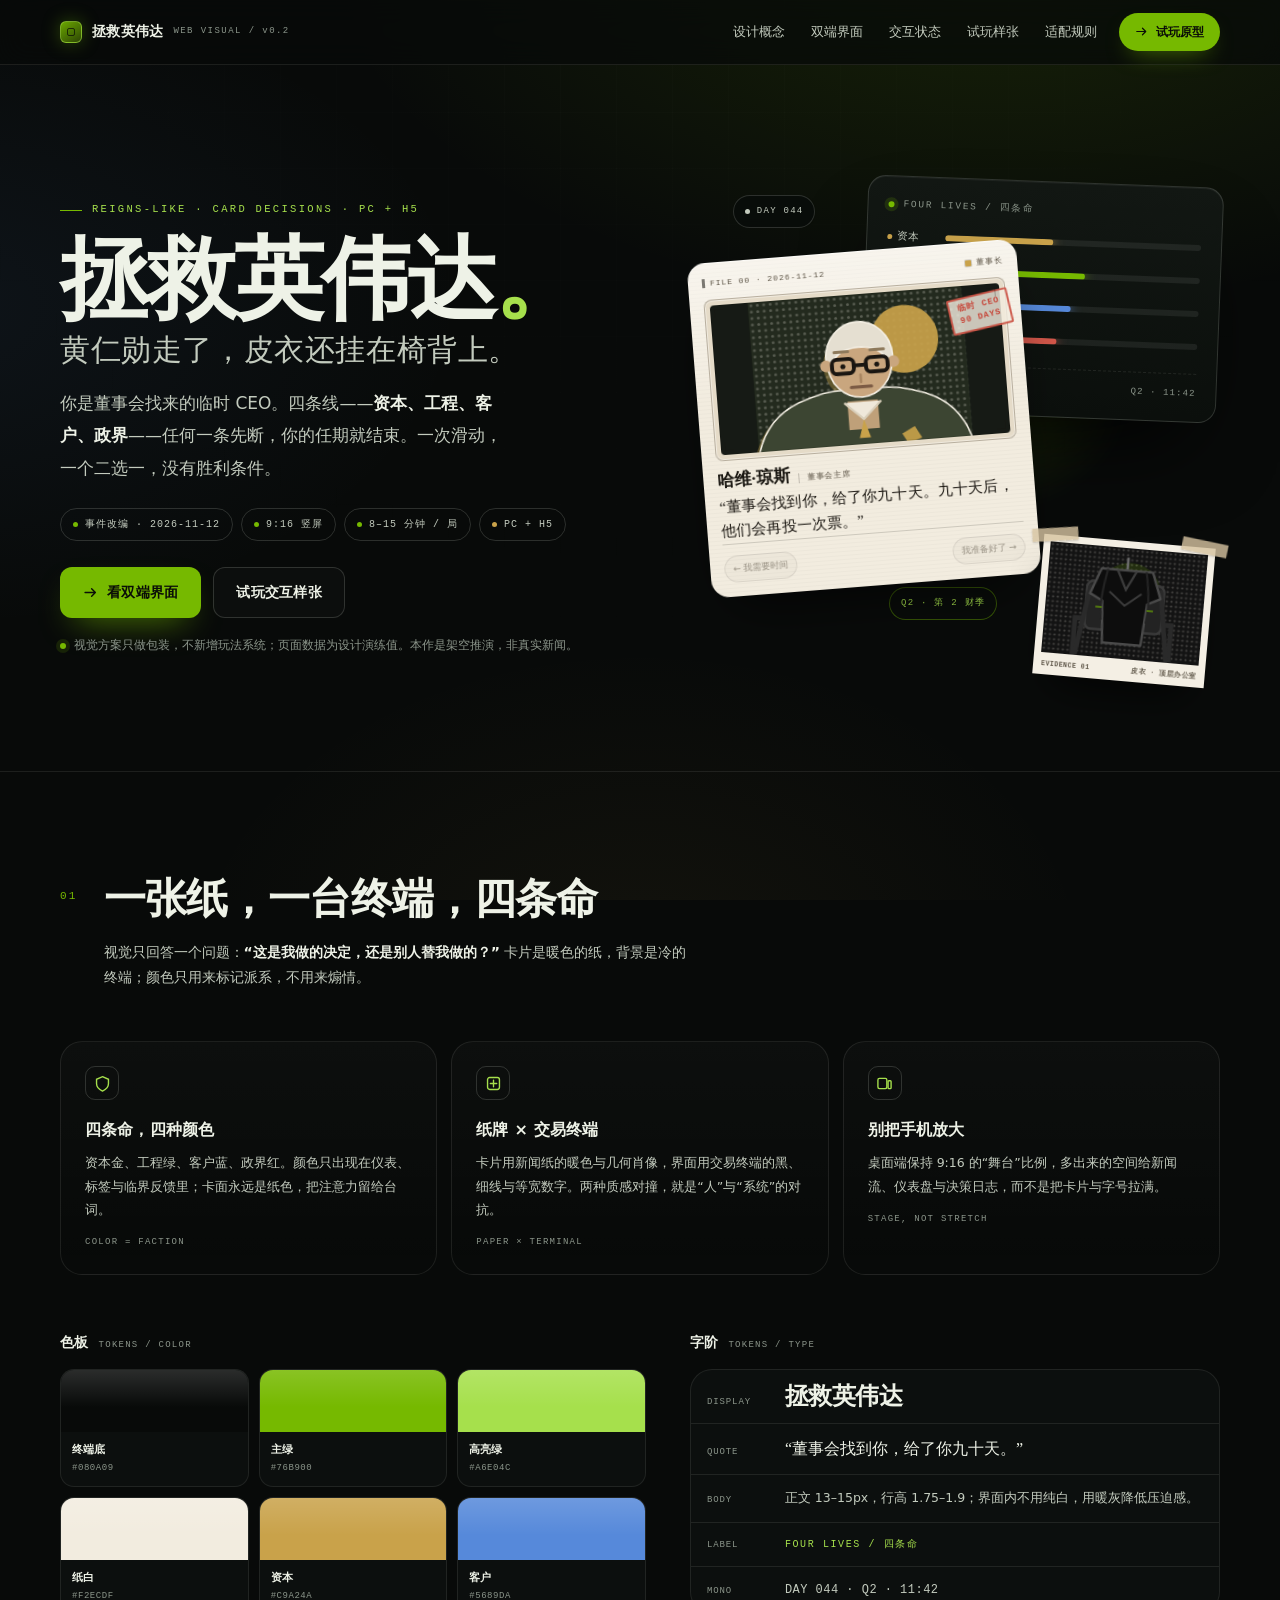
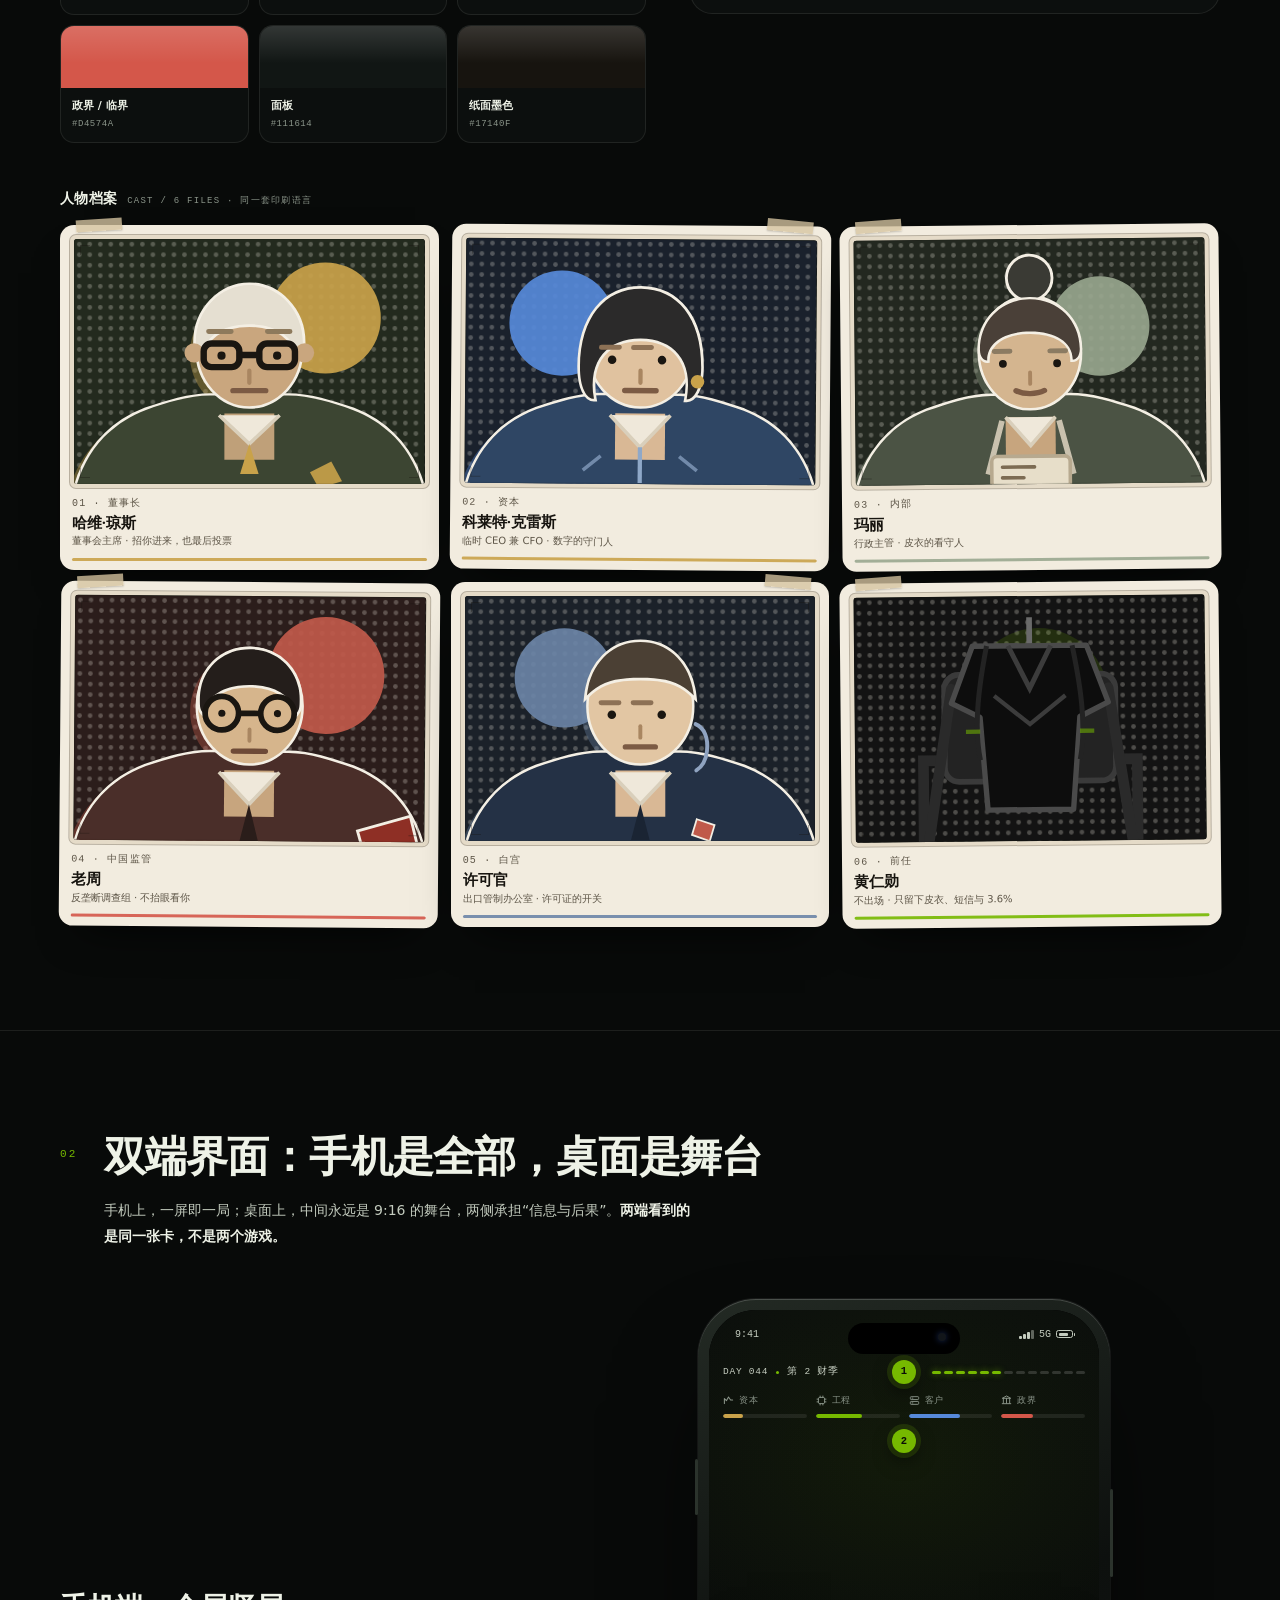
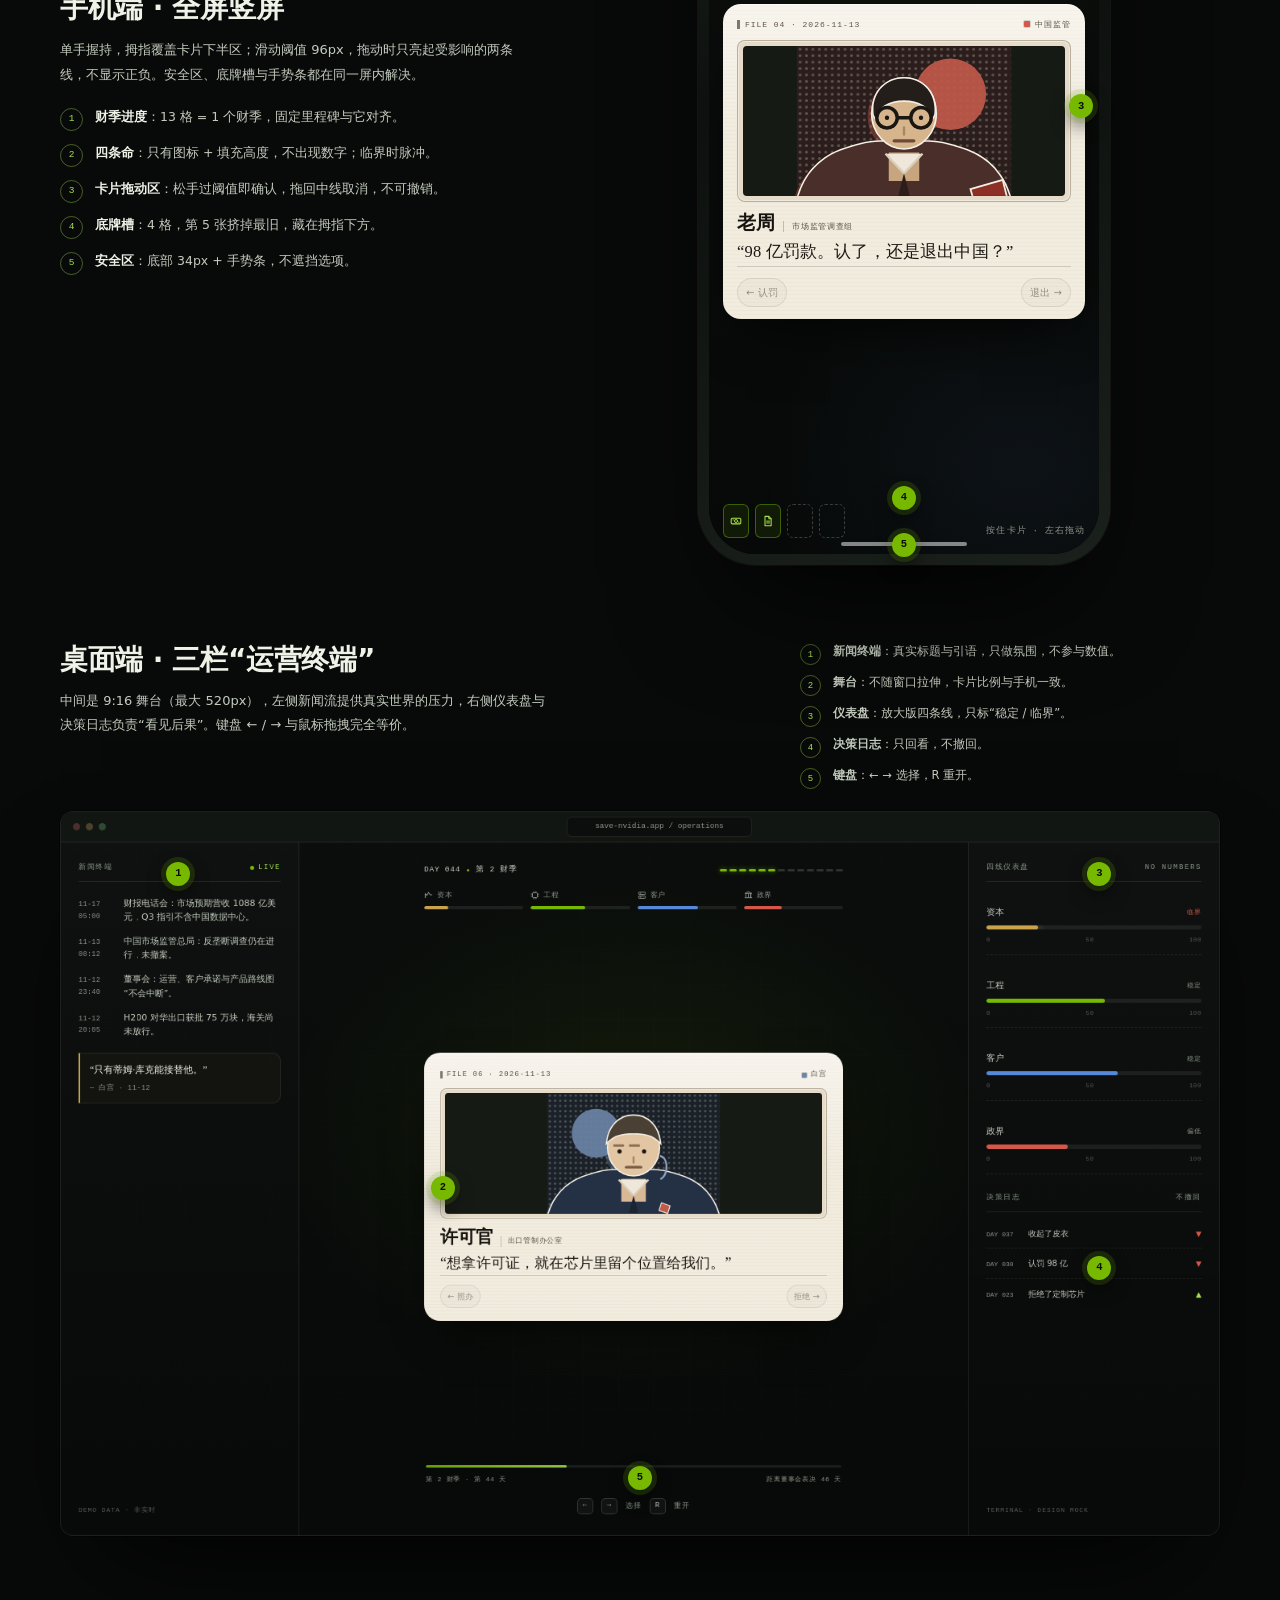
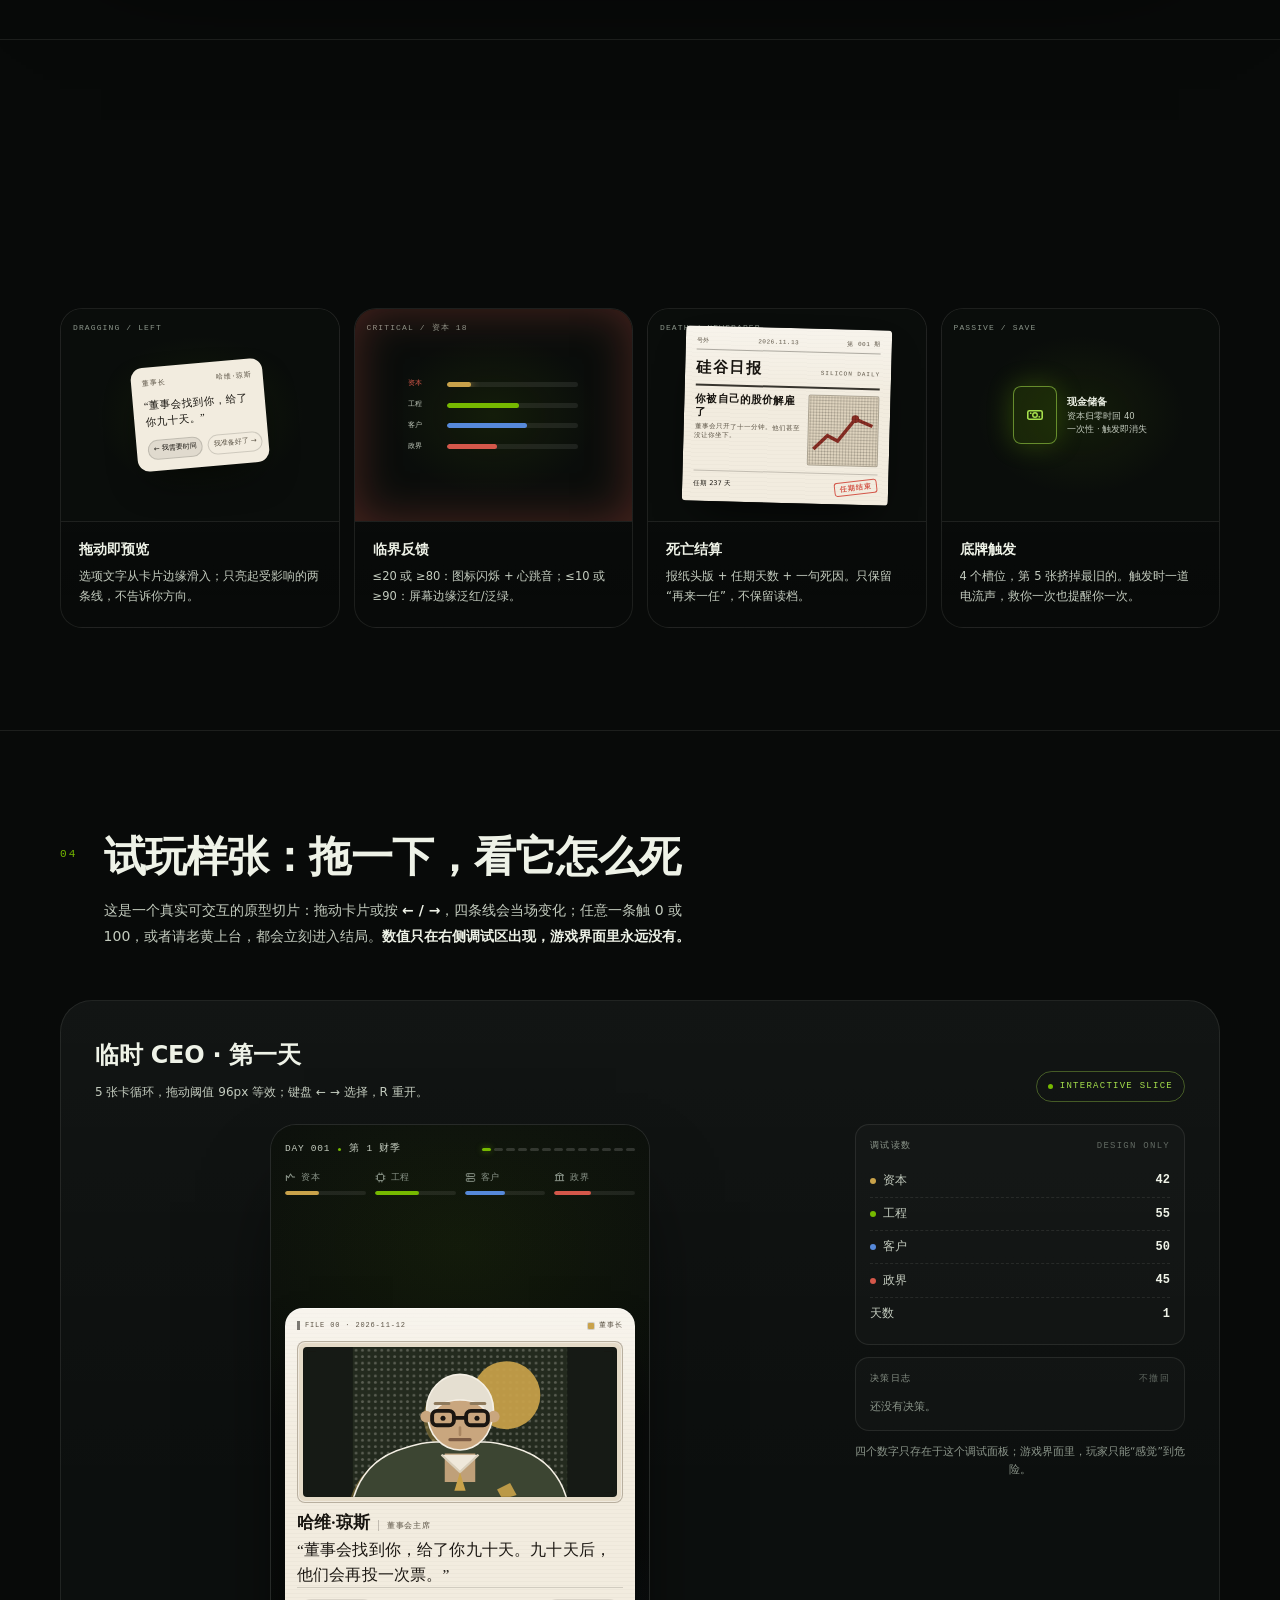
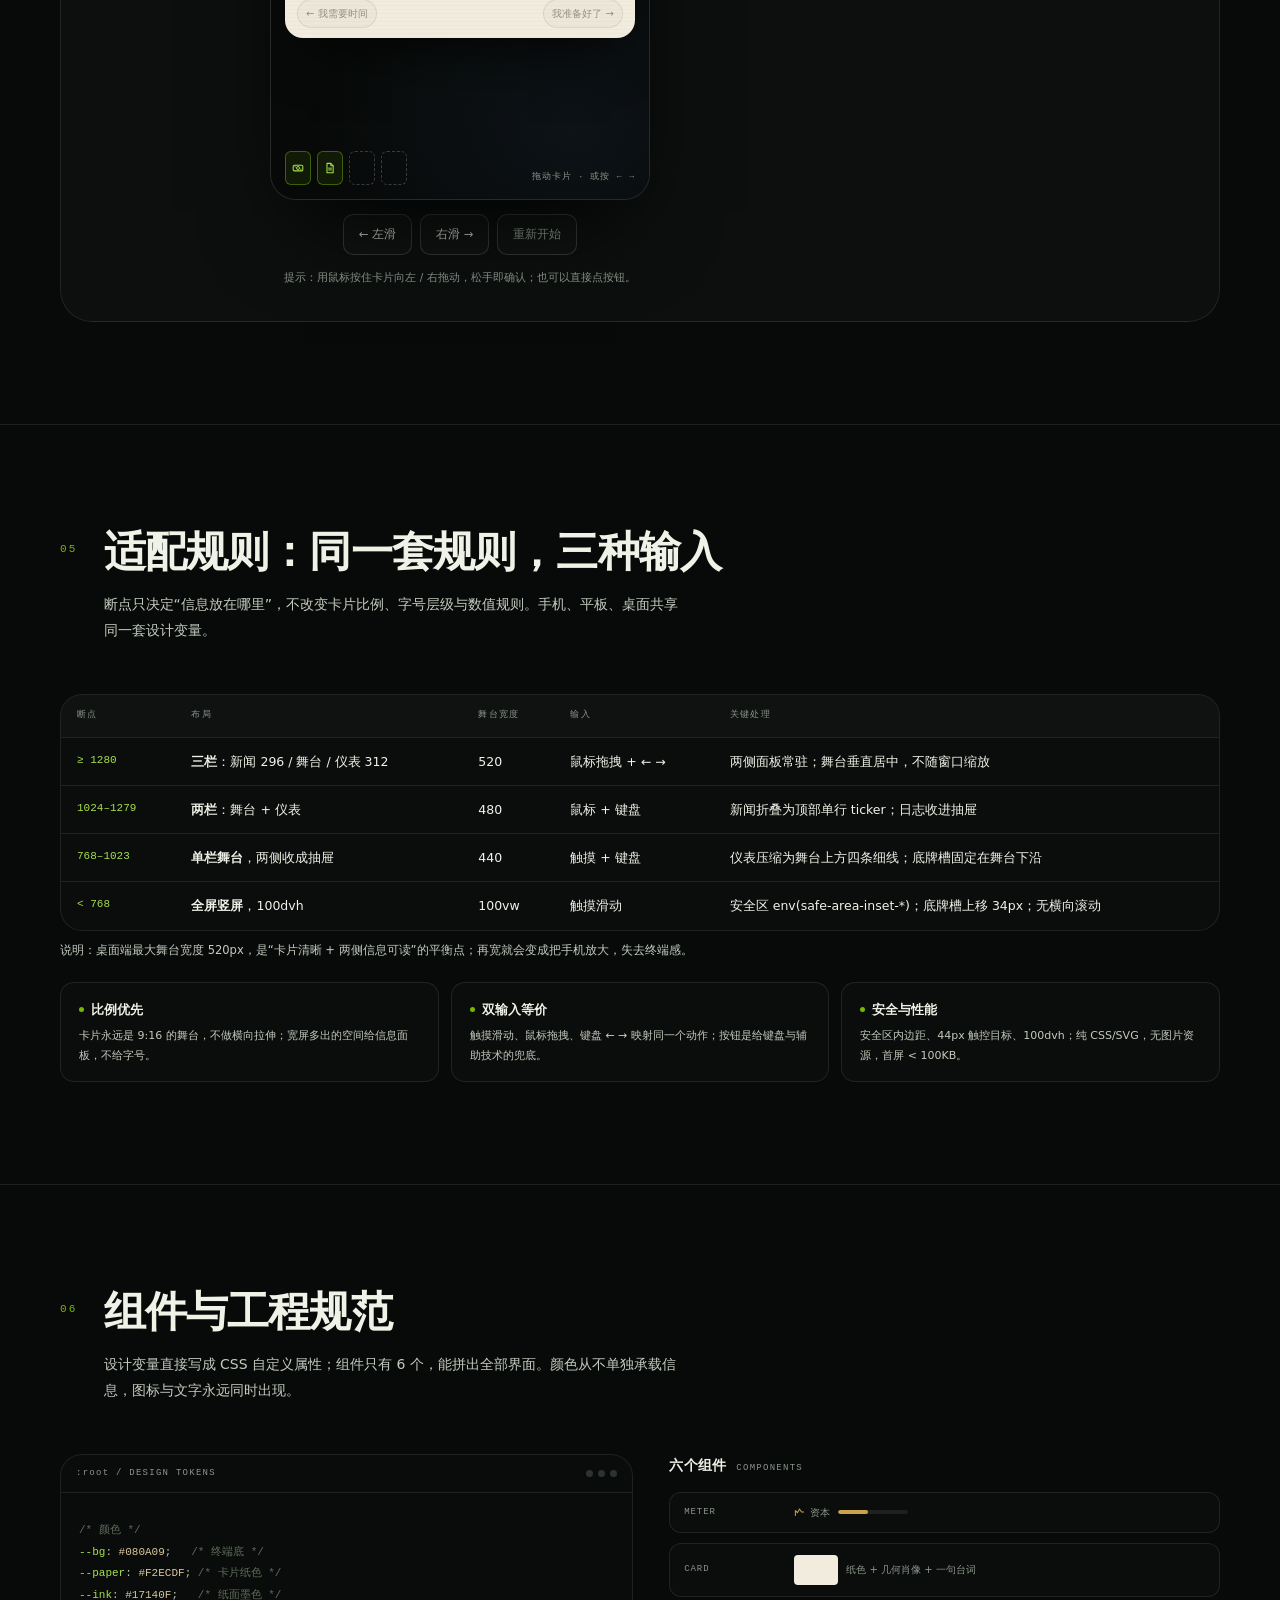
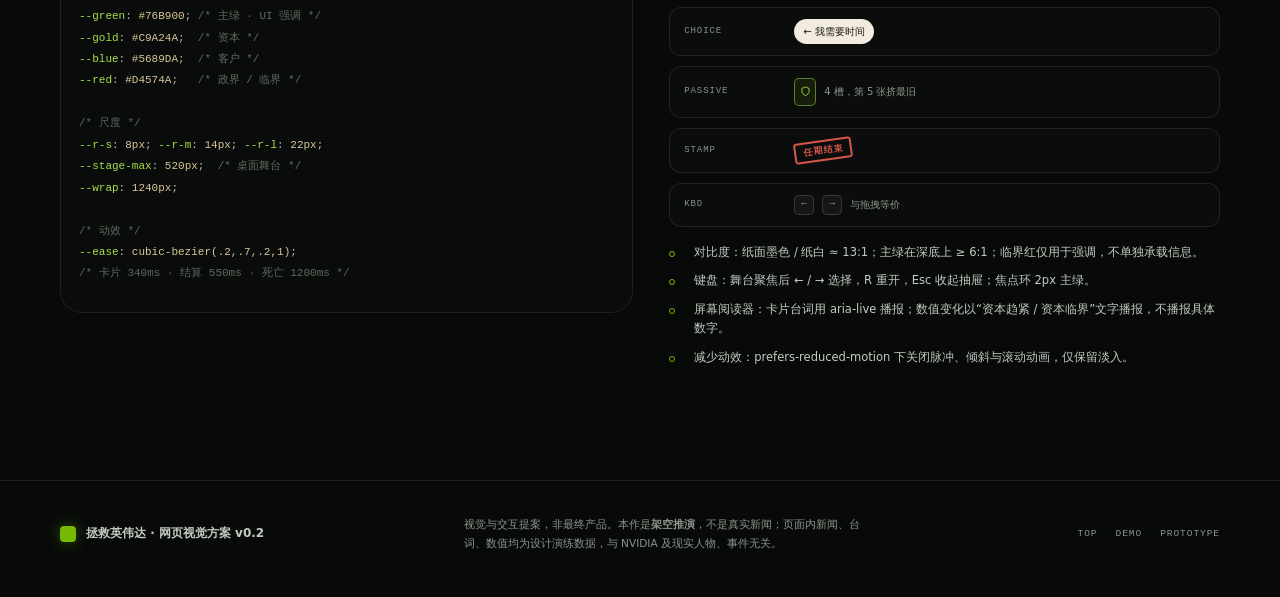
==== web/index.html @ a484c662 "save nvidia: playable prototype, onboarding, web assets, github pages entry" ====
<!DOCTYPE html>
<html lang="zh-CN">
<head>
<meta charset="UTF-8">
<meta name="viewport" content="width=device-width, initial-scale=1, viewport-fit=cover">
<meta name="color-scheme" content="dark">
<meta name="theme-color" content="#080A09">
<link rel="icon" href="data:image/svg+xml,%3Csvg xmlns='http://www.w3.org/2000/svg' viewBox='0 0 32 32'%3E%3Crect width='32' height='32' rx='8' fill='%23080A09'/%3E%3Crect x='6' y='6' width='20' height='20' rx='4' fill='none' stroke='%2376B900' stroke-width='2'/%3E%3Cpath d='M16 10v12M10 16h12' stroke='%23A6E04C' stroke-width='2'/%3E%3C/svg%3E">
<title>拯救英伟达 · 网页视觉方案 v0.2（架空推演）</title>
<meta name="description" content="《拯救英伟达》架空历史同人卡牌游戏的网页视觉方案；非真实新闻，与 NVIDIA 及现实人物、事件无关。">
<meta name="robots" content="noindex, nofollow">
<link rel="stylesheet" href="styles.css">
</head>
<body>

<!-- ============ SVG DEFS ============ -->
<svg width="0" height="0" style="position:absolute" aria-hidden="true" focusable="false">
  <defs>
    <symbol id="i-cap" viewBox="0 0 16 16"><path d="M2 12.5V5.2l3 3 3-5.2 3 4.2h3" fill="none" stroke="currentColor" stroke-width="1.5" stroke-linecap="round" stroke-linejoin="round"/></symbol>
    <symbol id="i-eng" viewBox="0 0 16 16"><rect x="3.5" y="3.5" width="9" height="9" rx="2" fill="none" stroke="currentColor" stroke-width="1.4"/><path d="M6 1.5v2M10 1.5v2M6 12.5v2M10 12.5v2M1.5 6h2M1.5 10h2M12.5 6h2M12.5 10h2" stroke="currentColor" stroke-width="1.4" stroke-linecap="round"/></symbol>
    <symbol id="i-cus" viewBox="0 0 16 16"><rect x="2" y="2.4" width="12" height="4.2" rx="1.1" fill="none" stroke="currentColor" stroke-width="1.4"/><rect x="2" y="9.4" width="12" height="4.2" rx="1.1" fill="none" stroke="currentColor" stroke-width="1.4"/><path d="M4.4 4.5h1.2M4.4 11.5h1.2" stroke="currentColor" stroke-width="1.4" stroke-linecap="round"/></symbol>
    <symbol id="i-pol" viewBox="0 0 16 16"><path d="M8 1.4 14.2 4.8H1.8L8 1.4Z" fill="none" stroke="currentColor" stroke-width="1.4" stroke-linejoin="round"/><path d="M3.4 4.8v7.2M8 4.8v7.2M12.6 4.8v7.2M1.8 12.6h12.4" stroke="currentColor" stroke-width="1.4" stroke-linecap="round"/></symbol>
    <symbol id="i-shield" viewBox="0 0 16 16"><path d="M8 1.4 13.2 3.5v3.9c0 3-2.1 5.1-5.2 6.6-3.1-1.5-5.2-3.6-5.2-6.6V3.5L8 1.4Z" fill="none" stroke="currentColor" stroke-width="1.3" stroke-linejoin="round"/></symbol>
    <symbol id="i-arrow" viewBox="0 0 16 16"><path d="M2.2 8h11M9.2 4l4 4-4 4" fill="none" stroke="currentColor" stroke-width="1.5" stroke-linecap="round" stroke-linejoin="round"/></symbol>
    <symbol id="i-cash" viewBox="0 0 16 16"><rect x="1.6" y="4.2" width="12.8" height="7.6" rx="1.4" fill="none" stroke="currentColor" stroke-width="1.4"/><circle cx="8" cy="8" r="2" fill="none" stroke="currentColor" stroke-width="1.3"/><path d="M4.2 6.4h.01M11.8 9.6h.01" stroke="currentColor" stroke-width="1.6" stroke-linecap="round"/></symbol>
    <symbol id="i-doc" viewBox="0 0 16 16"><path d="M4 1.8h5l3.2 3.2v9.2H4z" fill="none" stroke="currentColor" stroke-width="1.4" stroke-linejoin="round"/><path d="M9 1.8V5h3.2M6.2 8.2h3.8M6.2 10.6h3.8" fill="none" stroke="currentColor" stroke-width="1.3" stroke-linecap="round"/></symbol>
    <symbol id="i-chip" viewBox="0 0 16 16"><rect x="4" y="4" width="8" height="8" rx="1.6" fill="none" stroke="currentColor" stroke-width="1.4"/><path d="M6 2v2M10 2v2M6 12v2M10 12v2M2 6h2M2 10h2M12 6h2M12 10h2" stroke="currentColor" stroke-width="1.3" stroke-linecap="round"/></symbol>

    <pattern id="ht" width="3.6" height="3.6" patternUnits="userSpaceOnUse">
      <circle cx="1.8" cy="1.8" r=".8" fill="#F4EFE4" opacity=".26"/>
    </pattern>
    <pattern id="ht-ink" width="3.2" height="3.2" patternUnits="userSpaceOnUse">
      <circle cx="1.6" cy="1.6" r=".7" fill="#1A1611" opacity=".18"/>
    </pattern>

    <symbol id="p-jones" viewBox="0 0 120 84">
      <rect width="120" height="84" fill="#232A1E"/>
      <rect width="120" height="84" fill="url(#ht)"/>
      <circle cx="86" cy="27" r="19" fill="#C9A24A" opacity=".92"/>
      <g transform="translate(-13.2 -7.4) scale(1.22)">
      <g opacity=".38" fill="#C9A24A">
        <path d="M10 84c1-14 8-25 21-30 6-2 12-4 18-4h22c6 0 12 2 18 4 13 5 20 16 21 30Z" transform="translate(-2.2 1.4)"/>
        <ellipse cx="60" cy="37" rx="14.5" ry="16" transform="translate(-2.2 1.4)"/>
      </g>
      <path d="M10 84c1-14 8-25 21-30 6-2 12-4 18-4h22c6 0 12 2 18 4 13 5 20 16 21 30Z" fill="#3C4532" stroke="#F4EFE4" stroke-width="1.4" paint-order="stroke"/>
      <path d="M53 55h14v13H53z" fill="#BFA079"/>
      <ellipse cx="60" cy="37" rx="14.5" ry="16" fill="#C9A67E" stroke="#F4EFE4" stroke-width="1.4" paint-order="stroke"/>
      <path d="M45 35c0-9 7-16 15-16s15 7 15 16c0 3-1 4-2 4 0-5-5-9-13-9s-13 4-13 9c-1 0-2-1-2-4Z" fill="#E5DFD1" stroke="#F4EFE4" stroke-width="1.5" paint-order="stroke"/>
      <circle cx="44.5" cy="38" r="2.7" fill="#C9A67E"/>
      <circle cx="75.5" cy="38" r="2.7" fill="#C9A67E"/>
      <path d="M48.6 32h6.3M65.1 32h6.3" stroke="#8E7A5C" stroke-width="1.4" stroke-linecap="round"/>
      <rect x="47.2" y="35.4" width="10" height="6.6" rx="2.2" fill="none" stroke="#1A1611" stroke-width="1.8"/>
      <rect x="62.8" y="35.4" width="10" height="6.6" rx="2.2" fill="none" stroke="#1A1611" stroke-width="1.8"/>
      <path d="M57.2 38.6h5.6" stroke="#1A1611" stroke-width="1.8"/>
      <circle cx="52.2" cy="38.8" r="1.15" fill="#1A1611"/>
      <circle cx="67.8" cy="38.8" r="1.15" fill="#1A1611"/>
      <path d="M60 43v3.4" stroke="#A98661" stroke-width="1.2" stroke-linecap="round"/>
      <path d="M55.4 48.6h9.2" stroke="#7C5B44" stroke-width="1.5" stroke-linecap="round"/>
      <path d="M51.5 55.5l8.5 8 8.5-8" fill="#EFE8DA" stroke="#D9CFBB" stroke-width="1"/>
      <path d="M60 63.5l-2.6 8.5h5.2L60 63.5Z" fill="#C9A24A"/>
      <path d="M77 71.5l6-3 3 5.5-6.5 2z" fill="#C9A24A" opacity=".9"/>
      </g>
    </symbol>
    <symbol id="p-cfo" viewBox="0 0 120 84">
      <rect width="120" height="84" fill="#1A212C"/>
      <rect width="120" height="84" fill="url(#ht)"/>
      <circle cx="33" cy="29" r="18" fill="#5689DA" opacity=".92"/>
      <g transform="translate(-13.2 -7.4) scale(1.22)">
      <g opacity=".38" fill="#5689DA">
        <path d="M10 84c1-14 8-25 21-30 6-2 12-4 18-4h22c6 0 12 2 18 4 13 5 20 16 21 30Z" transform="translate(-2.2 1.4)"/>
        <ellipse cx="60" cy="37" rx="14.5" ry="16" transform="translate(-2.2 1.4)"/>
      </g>
      <path d="M10 84c1-14 8-25 21-30 6-2 12-4 18-4h22c6 0 12 2 18 4 13 5 20 16 21 30Z" fill="#2F4664" stroke="#F4EFE4" stroke-width="1.4" paint-order="stroke"/>
      <path d="M53 55h14v13H53z" fill="#D9B895"/>
      <ellipse cx="60" cy="37" rx="14.5" ry="16" fill="#E0C29F" stroke="#F4EFE4" stroke-width="1.4" paint-order="stroke"/>
      <path d="M43 42c0-14 7-22 17-22s17 8 17 22c0 6-2 9-4 9 2-11-4-17-13-17s-15 6-13 17c-2 0-4-3-4-9Z" fill="#2B2A2A" stroke="#F4EFE4" stroke-width="1.5" paint-order="stroke"/>
      <circle cx="76" cy="46" r="1.9" fill="#C9A24A"/>
      <path d="M49 36.5h5M58 36.5h5" stroke="#8D7155" stroke-width="1.4" stroke-linecap="round"/>
      <circle cx="52" cy="40" r="1.2" fill="#1A1611"/>
      <circle cx="66" cy="40" r="1.2" fill="#1A1611"/>
      <path d="M60 43v3.4" stroke="#A98661" stroke-width="1.2" stroke-linecap="round"/>
      <path d="M55.6 48.6h8.8" stroke="#7C5B44" stroke-width="1.5" stroke-linecap="round"/>
      <path d="M51.5 55.5l8.5 9 8.5-9" fill="#EFE8DA" stroke="#D9CFBB" stroke-width="1"/>
      <path d="M60 64.5v10" stroke="#8FA8C8" stroke-width="1.2"/>
      <path d="M44 71l5-4M76 71l-5-4" stroke="#8FA8C8" stroke-width="1" opacity=".7"/>
      </g>
    </symbol>
    <symbol id="p-admin" viewBox="0 0 120 84">
      <rect width="120" height="84" fill="#232820"/>
      <rect width="120" height="84" fill="url(#ht)"/>
      <circle cx="84" cy="30" r="17" fill="#9AA88F" opacity=".9"/>
      <g transform="translate(-13.2 -7.4) scale(1.22)">
      <g opacity=".35" fill="#9AA88F">
        <path d="M10 84c1-14 8-25 21-30 6-2 12-4 18-4h22c6 0 12 2 18 4 13 5 20 16 21 30Z" transform="translate(-2 1.4)"/>
        <ellipse cx="60" cy="38" rx="14" ry="15.5" transform="translate(-2 1.4)"/>
      </g>
      <path d="M10 84c1-14 8-25 21-30 6-2 12-4 18-4h22c6 0 12 2 18 4 13 5 20 16 21 30Z" fill="#4B5344" stroke="#F4EFE4" stroke-width="1.4" paint-order="stroke"/>
      <path d="M53 56h14v12H53z" fill="#C7A57E"/>
      <ellipse cx="60" cy="38" rx="14" ry="15.5" fill="#D4B58F" stroke="#F4EFE4" stroke-width="1.4" paint-order="stroke"/>
      <circle cx="60" cy="17" r="6" fill="#3A3A34" stroke="#F4EFE4" stroke-width="1.6" paint-order="stroke"/>
      <path d="M46 37c0-8 6-14 14-14s14 6 14 14c0 2-1 3-2 3 0-5-5-8-12-8s-12 3-12 8c-1 0-2-1-2-3Z" fill="#4A4038" stroke="#F4EFE4" stroke-width="1.4" paint-order="stroke"/>
      <path d="M50 37.5h4.4M65.6 37.5H70" stroke="#8B7B62" stroke-width="1.4" stroke-linecap="round"/>
      <circle cx="52.4" cy="41" r="1.1" fill="#1A1611"/>
      <circle cx="67.6" cy="41" r="1.1" fill="#1A1611"/>
      <path d="M60 43.5v3.2" stroke="#A98661" stroke-width="1.1" stroke-linecap="round"/>
      <path d="M56 48.6c2.2 1.1 5.8 1.1 8 0" fill="none" stroke="#7C5B44" stroke-width="1.5" stroke-linecap="round"/>
      <path d="M53 56l7 8 7-8" fill="#EFE8DA" stroke="#D9CFBB" stroke-width="1"/>
      <path d="M52 57l-4 15M68 57l4 15" stroke="#C9C1AE" stroke-width="1.6"/>
      <rect x="49" y="67" width="22" height="9" rx="1.5" fill="#E7DEC9" stroke="#B7A98F" stroke-width="1"/>
      <path d="M52 70h9M52 73h6" stroke="#7C6B52" stroke-width="1" stroke-linecap="round"/>
      </g>
    </symbol>
    <symbol id="p-reg" viewBox="0 0 120 84">
      <rect width="120" height="84" fill="#2B1D1B"/>
      <rect width="120" height="84" fill="url(#ht)"/>
      <circle cx="86" cy="27" r="20" fill="#C05A4A" opacity=".92"/>
      <g transform="translate(-13.2 -7.4) scale(1.22)">
      <g opacity=".38" fill="#C05A4A">
        <path d="M10 84c1-14 8-25 21-30 6-2 12-4 18-4h22c6 0 12 2 18 4 13 5 20 16 21 30Z" transform="translate(-2.2 1.4)"/>
        <ellipse cx="60" cy="37" rx="14.5" ry="16" transform="translate(-2.2 1.4)"/>
      </g>
      <path d="M10 84c1-14 8-25 21-30 6-2 12-4 18-4h22c6 0 12 2 18 4 13 5 20 16 21 30Z" fill="#4A2E29" stroke="#F4EFE4" stroke-width="1.4" paint-order="stroke"/>
      <path d="M53 55h14v13H53z" fill="#C7A57E"/>
      <ellipse cx="60" cy="37" rx="14.5" ry="16" fill="#D6B58C" stroke="#F4EFE4" stroke-width="1.4" paint-order="stroke"/>
      <path d="M46 35c0-8 6-14 14-14s14 6 14 14c0 2 0 3-1 4-1-5-6-8-13-8s-12 3-13 8c-1-1-1-2-1-4Z" fill="#241E1B" stroke="#F4EFE4" stroke-width="1.5" paint-order="stroke"/>
      <circle cx="52.2" cy="39" r="4.7" fill="none" stroke="#1A1611" stroke-width="1.6"/>
      <circle cx="67.8" cy="39" r="4.7" fill="none" stroke="#1A1611" stroke-width="1.6"/>
      <path d="M56.9 39h6.2" stroke="#1A1611" stroke-width="1.6"/>
      <circle cx="52.2" cy="39" r="1" fill="#1A1611"/>
      <circle cx="67.8" cy="39" r="1" fill="#1A1611"/>
      <path d="M60 43.5v3.2" stroke="#A98661" stroke-width="1.1" stroke-linecap="round"/>
      <path d="M55.5 49.6h9" stroke="#6E4A37" stroke-width="1.5" stroke-linecap="round"/>
      <path d="M51.5 55.5l8.5 9 8.5-9" fill="#EFE8DA" stroke="#D9CFBB" stroke-width="1"/>
      <path d="M60 64.5l-3 12h6Z" fill="#2A1D1A"/>
      <path d="M91 72l14-4 2 8-14 3z" fill="#8E2F25" stroke="#F4EFE4" stroke-width="1.6" paint-order="stroke"/>
      </g>
    </symbol>
    <symbol id="p-official" viewBox="0 0 120 84">
      <rect width="120" height="84" fill="#1B2129"/>
      <rect width="120" height="84" fill="url(#ht)"/>
      <circle cx="34" cy="28" r="17" fill="#6C86A8" opacity=".9"/>
      <g transform="translate(-13.2 -7.4) scale(1.22)">
      <g opacity=".35" fill="#6C86A8">
        <path d="M10 84c1-14 8-25 21-30 6-2 12-4 18-4h22c6 0 12 2 18 4 13 5 20 16 21 30Z" transform="translate(-2 1.4)"/>
        <ellipse cx="60" cy="37" rx="14.5" ry="16" transform="translate(-2 1.4)"/>
      </g>
      <path d="M10 84c1-14 8-25 21-30 6-2 12-4 18-4h22c6 0 12 2 18 4 13 5 20 16 21 30Z" fill="#243145" stroke="#F4EFE4" stroke-width="1.4" paint-order="stroke"/>
      <path d="M53 55h14v13H53z" fill="#D9B895"/>
      <ellipse cx="60" cy="37" rx="14.5" ry="16" fill="#E2C6A3" stroke="#F4EFE4" stroke-width="1.4" paint-order="stroke"/>
      <path d="M45 34c1-9 7-15 15-15s14 6 15 15c-4-4-8-5-15-5s-11 1-15 5Z" fill="#4B4034" stroke="#F4EFE4" stroke-width="1.5" paint-order="stroke"/>
      <path d="M49 36h5M58 36h5" stroke="#8D7155" stroke-width="1.4" stroke-linecap="round"/>
      <circle cx="52" cy="39.4" r="1.2" fill="#1A1611"/>
      <circle cx="66" cy="39.4" r="1.2" fill="#1A1611"/>
      <path d="M60 42.6v3.2" stroke="#A98661" stroke-width="1.1" stroke-linecap="round"/>
      <path d="M55.8 48.4h8.4" stroke="#7C5B44" stroke-width="1.5" stroke-linecap="round"/>
      <path d="M51.5 55.5l8.5 9 8.5-9" fill="#EFE8DA" stroke="#D9CFBB" stroke-width="1"/>
      <path d="M60 64.5l-2.6 10h5.2Z" fill="#1A2433"/>
      <path d="M76 69l4.5 1.5-1.2 4-4.5-1.6z" fill="#C05A4A" stroke="#F4EFE4" stroke-width="1" paint-order="stroke"/>
      <path d="M75.5 42c2.5 1 3.6 4 3.2 7.5-.3 2.6-1.6 4.6-3 5.5" fill="none" stroke="#8FA3C0" stroke-width="1.1" stroke-linecap="round"/>
      </g>
    </symbol>
    <symbol id="p-coat" viewBox="0 0 120 84">
      <rect width="120" height="84" fill="#131313"/>
      <rect width="120" height="84" fill="url(#ht)"/>
      <circle cx="63" cy="35" r="24" fill="#76B900" opacity=".16"/>
      <circle cx="63" cy="35" r="15" fill="none" stroke="#76B900" stroke-width=".9" opacity=".4"/>
      <g transform="translate(-13.2 -7.4) scale(1.22)">
      <path d="M30 84V52h60v32" fill="none" stroke="#2A2A2A" stroke-width="3"/>
      <rect x="36" y="28" width="48" height="30" rx="4" fill="#232323" stroke="#3A3A3A" stroke-width="1.6"/>
      <path d="M30 84l8-52M90 84l-8-52" stroke="#2A2A2A" stroke-width="3" stroke-linecap="round"/>
      <path d="M60 12v10" stroke="#6A6A6A" stroke-width="1.6"/>
      <path d="M53 22h14" stroke="#6A6A6A" stroke-width="2" stroke-linecap="round"/>
      <path d="M44 20h32l6 16-8 4-2 26H48l-2-26-8-4 6-16Z" fill="#0D0D0D" stroke="#4A4A4A" stroke-width="1.5" stroke-linejoin="round"/>
      <path d="M54 20l6 12 6-12" fill="none" stroke="#3C3C3C" stroke-width="1.4"/>
      <path d="M48 20c-2 10-4 22-2 32M72 20c2 10 4 22 2 32" fill="none" stroke="#232323" stroke-width="1.4"/>
      <path d="M50 34l10 8 10-8" fill="none" stroke="#3C3C3C" stroke-width="1.2"/>
      <path d="M42 44h4M74 44h4" stroke="#76B900" stroke-width="1.2" opacity=".55"/>
      </g>
    </symbol>
  </defs>
</svg>

<!-- ============ TOPBAR ============ -->
<header class="topbar">
  <div class="wrap">
    <a class="brand" href="#top" aria-label="回到顶部">
      <span class="mark" aria-hidden="true"></span>
      拯救英伟达 <small>WEB VISUAL / v0.2</small>
    </a>
    <nav class="nav" aria-label="页面导航">
      <a href="#concept">设计概念</a>
      <a href="#screens">双端界面</a>
      <a href="#states">交互状态</a>
      <a href="#demo">试玩样张</a>
      <a href="#rules">适配规则</a>
    </nav>
    <a class="top-cta" href="prototype/index.html"><svg width="13" height="13" aria-hidden="true"><use href="#i-arrow"/></svg>试玩原型</a>
  </div>
</header>

<main id="top">

  <!-- ============ HERO ============ -->
  <section class="hero">
    <div class="wrap hero-grid">
      <div class="hero-copy">
        <span class="kicker">REIGNS-LIKE · CARD DECISIONS · PC + H5</span>
        <h1>拯救英伟达<em>。</em><span class="thin">黄仁勋走了，皮衣还挂在椅背上。</span></h1>
        <p class="lead">你是董事会找来的临时 CEO。四条线——<b>资本、工程、客户、政界</b>——任何一条先断，你的任期就结束。一次滑动，一个二选一，没有胜利条件。</p>
        <div class="chips" aria-label="项目信息">
          <span class="chip"><i></i>事件改编 · 2026-11-12</span>
          <span class="chip"><i></i>9:16 竖屏</span>
          <span class="chip"><i></i>8–15 分钟 / 局</span>
          <span class="chip chip--gold"><i></i>PC + H5</span>
        </div>
        <div class="actions">
          <a class="btn btn--primary" href="#screens"><svg width="14" height="14" aria-hidden="true"><use href="#i-arrow"/></svg>看双端界面</a>
          <a class="btn btn--ghost" href="#demo">试玩交互样张</a>
        </div>
        <p class="hero-note">视觉方案只做包装，不新增玩法系统；页面数据为设计演练值。本作是架空推演，非真实新闻。</p>
      </div>

      <div class="hero-art" aria-hidden="true">
        <div class="art-glow"></div>
        <div class="gauge-panel">
          <div class="gp-head"><span class="live"></span>FOUR LIVES / 四条命</div>
          <div class="gp-row" style="--c:var(--gold)"><span class="gp-name"><i></i>资本</span><span class="gp-track"><b style="--v:42%"></b></span></div>
          <div class="gp-row" style="--c:var(--green)"><span class="gp-name"><i></i>工程</span><span class="gp-track"><b style="--v:55%"></b></span></div>
          <div class="gp-row" style="--c:var(--blue)"><span class="gp-name"><i></i>客户</span><span class="gp-track"><b style="--v:50%"></b></span></div>
          <div class="gp-row" style="--c:var(--red)"><span class="gp-name"><i></i>政界</span><span class="gp-track"><b style="--v:45%"></b></span></div>
          <div class="gp-foot"><span>DAY 044</span><span>Q2 · 11:42</span></div>
        </div>
        <div class="hero-card gcard">
          <div class="gcard-meta"><span class="gfile">FILE 00 · 2026-11-12</span><span class="gfac" style="--fc:var(--gold)"><i></i>董事长</span></div>
          <div class="gcard-figure"><svg class="gcard-portrait"><use href="#p-jones"/></svg></div>
          <div class="gcard-name-row"><b class="gcard-name">哈维·琼斯</b><span class="gcard-role">董事会主席</span></div>
          <p class="gcard-quote">“董事会找到你，给了你九十天。九十天后，他们会再投一次票。”</p>
          <div class="gcard-choices"><span>← 我需要时间</span><span>我准备好了 →</span></div>
          <span class="gstamp">临时 CEO<br>90 DAYS</span>
        </div>
        <span class="art-chip art-chip--day"><span class="blink"></span>DAY 044</span>
        <span class="art-chip art-chip--q">Q2 · 第 2 财季</span>
        <div class="evidence" aria-hidden="true">
          <svg viewBox="0 0 120 84"><use href="#p-coat"/></svg>
          <span><b>EVIDENCE 01</b><b>皮衣 · 顶层办公室</b></span>
        </div>
      </div>
    </div>
  </section>

  <!-- ============ 01 CONCEPT ============ -->
  <section class="section" id="concept">
    <div class="wrap">
      <div class="section-head reveal">
        <span class="section-no">01</span>
        <h2 class="section-title">一张纸，一台终端，四条命</h2>
        <p class="section-sub">视觉只回答一个问题：<b>“这是我做的决定，还是别人替我做的？”</b> 卡片是暖色的纸，背景是冷的终端；颜色只用来标记派系，不用来煽情。</p>
      </div>

      <div class="principles">
        <article class="p-card reveal">
          <span class="p-ico"><svg viewBox="0 0 16 16" aria-hidden="true"><path d="M8 1.6 13.6 4v4.2c0 3-2.2 5.3-5.6 6.9-3.4-1.6-5.6-3.9-5.6-6.9V4L8 1.6Z" fill="none" stroke="currentColor" stroke-width="1.3"/></svg></span>
          <h3>四条命，四种颜色</h3>
          <p>资本金、工程绿、客户蓝、政界红。颜色只出现在仪表、标签与临界反馈里；卡面永远是纸色，把注意力留给台词。</p>
          <span class="p-tag">COLOR = FACTION</span>
        </article>
        <article class="p-card reveal d1">
          <span class="p-ico"><svg viewBox="0 0 16 16" aria-hidden="true"><rect x="2.4" y="2.4" width="11.2" height="11.2" rx="2" fill="none" stroke="currentColor" stroke-width="1.3"/><path d="M8 5v6M5 8h6" stroke="currentColor" stroke-width="1.3" stroke-linecap="round"/></svg></span>
          <h3>纸牌 × 交易终端</h3>
          <p>卡片用新闻纸的暖色与几何肖像，界面用交易终端的黑、细线与等宽数字。两种质感对撞，就是“人”与“系统”的对抗。</p>
          <span class="p-tag">PAPER × TERMINAL</span>
        </article>
        <article class="p-card reveal d2">
          <span class="p-ico"><svg viewBox="0 0 16 16" aria-hidden="true"><rect x="1.8" y="3.2" width="8.4" height="9.6" rx="1.4" fill="none" stroke="currentColor" stroke-width="1.3"/><rect x="11.4" y="5.4" width="2.8" height="7.4" rx=".8" fill="none" stroke="currentColor" stroke-width="1.3"/></svg></span>
          <h3>别把手机放大</h3>
          <p>桌面端保持 9:16 的“舞台”比例，多出来的空间给新闻流、仪表盘与决策日志，而不是把卡片与字号拉满。</p>
          <span class="p-tag">STAGE, NOT STRETCH</span>
        </article>
      </div>

      <div class="tokens">
        <div class="reveal">
          <div class="sub-h"><h3>色板</h3><span>TOKENS / COLOR</span></div>
          <div class="swatches">
            <div class="swatch" style="--c:#080A09"><div class="c"></div><div class="m"><span class="n">终端底</span><span class="h">#080A09</span></div></div>
            <div class="swatch" style="--c:#76B900"><div class="c"></div><div class="m"><span class="n">主绿</span><span class="h">#76B900</span></div></div>
            <div class="swatch" style="--c:#A6E04C"><div class="c"></div><div class="m"><span class="n">高亮绿</span><span class="h">#A6E04C</span></div></div>
            <div class="swatch" style="--c:#F2ECDF"><div class="c"></div><div class="m"><span class="n">纸白</span><span class="h">#F2ECDF</span></div></div>
            <div class="swatch" style="--c:#C9A24A"><div class="c"></div><div class="m"><span class="n">资本</span><span class="h">#C9A24A</span></div></div>
            <div class="swatch" style="--c:#5689DA"><div class="c"></div><div class="m"><span class="n">客户</span><span class="h">#5689DA</span></div></div>
            <div class="swatch" style="--c:#D4574A"><div class="c"></div><div class="m"><span class="n">政界 / 临界</span><span class="h">#D4574A</span></div></div>
            <div class="swatch" style="--c:#111614"><div class="c"></div><div class="m"><span class="n">面板</span><span class="h">#111614</span></div></div>
            <div class="swatch" style="--c:#17140F"><div class="c"></div><div class="m"><span class="n">纸面墨色</span><span class="h">#17140F</span></div></div>
          </div>
        </div>
        <div class="reveal d1">
          <div class="sub-h"><h3>字阶</h3><span>TOKENS / TYPE</span></div>
          <div class="type-spec">
            <div class="ts-row"><span class="ts-k">DISPLAY</span><span class="ts-v ts-display">拯救英伟达</span></div>
            <div class="ts-row"><span class="ts-k">QUOTE</span><span class="ts-v ts-quote">“董事会找到你，给了你九十天。”</span></div>
            <div class="ts-row"><span class="ts-k">BODY</span><span class="ts-v ts-body">正文 13–15px，行高 1.75–1.9；界面内不用纯白，用暖灰降低压迫感。</span></div>
            <div class="ts-row"><span class="ts-k">LABEL</span><span class="ts-v ts-label">FOUR LIVES / 四条命</span></div>
            <div class="ts-row"><span class="ts-k">MONO</span><span class="ts-v mono" style="font-size:12px;color:var(--text-2)">DAY 044 · Q2 · 11:42</span></div>
          </div>
        </div>
      </div>
      <div class="cast reveal">
        <div class="sub-h"><h3>人物档案</h3><span>CAST / 6 FILES · 同一套印刷语言</span></div>
        <div class="cast-grid">
          <article class="cast-card" style="--fc:var(--gold)">
            <div class="cast-photo"><svg viewBox="0 0 120 84"><use href="#p-jones"/></svg></div>
            <div class="cast-meta"><span class="cast-file">01 · 董事长</span><b>哈维·琼斯</b><span>董事会主席 · 招你进来，也最后投票</span></div>
            <span class="cast-bar"></span>
          </article>
          <article class="cast-card" style="--fc:var(--gold)">
            <div class="cast-photo"><svg viewBox="0 0 120 84"><use href="#p-cfo"/></svg></div>
            <div class="cast-meta"><span class="cast-file">02 · 资本</span><b>科莱特·克雷斯</b><span>临时 CEO 兼 CFO · 数字的守门人</span></div>
            <span class="cast-bar"></span>
          </article>
          <article class="cast-card" style="--fc:#9AA88F">
            <div class="cast-photo"><svg viewBox="0 0 120 84"><use href="#p-admin"/></svg></div>
            <div class="cast-meta"><span class="cast-file">03 · 内部</span><b>玛丽</b><span>行政主管 · 皮衣的看守人</span></div>
            <span class="cast-bar"></span>
          </article>
          <article class="cast-card" style="--fc:var(--red)">
            <div class="cast-photo"><svg viewBox="0 0 120 84"><use href="#p-reg"/></svg></div>
            <div class="cast-meta"><span class="cast-file">04 · 中国监管</span><b>老周</b><span>反垄断调查组 · 不抬眼看你</span></div>
            <span class="cast-bar"></span>
          </article>
          <article class="cast-card" style="--fc:#6C86A8">
            <div class="cast-photo"><svg viewBox="0 0 120 84"><use href="#p-official"/></svg></div>
            <div class="cast-meta"><span class="cast-file">05 · 白宫</span><b>许可官</b><span>出口管制办公室 · 许可证的开关</span></div>
            <span class="cast-bar"></span>
          </article>
          <article class="cast-card" style="--fc:var(--green)">
            <div class="cast-photo"><svg viewBox="0 0 120 84"><use href="#p-coat"/></svg></div>
            <div class="cast-meta"><span class="cast-file">06 · 前任</span><b>黄仁勋</b><span>不出场 · 只留下皮衣、短信与 3.6%</span></div>
            <span class="cast-bar"></span>
          </article>
        </div>
      </div>
    </div>
  </section>
  <section class="section" id="screens">
    <div class="wrap">
      <div class="section-head reveal">
        <span class="section-no">02</span>
        <h2 class="section-title">双端界面：手机是全部，桌面是舞台</h2>
        <p class="section-sub">手机上，一屏即一局；桌面上，中间永远是 9:16 的舞台，两侧承担“信息与后果”。<b>两端看到的是同一张卡，不是两个游戏。</b></p>
      </div>

      <div class="screen-block">
        <div class="screen-copy reveal">
          <h3>手机端 · 全屏竖屏</h3>
          <p class="sc-lead">单手握持，拇指覆盖卡片下半区；滑动阈值 96px，拖动时只亮起受影响的两条线，不显示正负。安全区、底牌槽与手势条都在同一屏内解决。</p>
          <ul class="ann-list">
            <li><span class="ann-num">1</span><span><b>财季进度</b>：13 格 = 1 个财季，固定里程碑与它对齐。</span></li>
            <li><span class="ann-num">2</span><span><b>四条命</b>：只有图标 + 填充高度，不出现数字；临界时脉冲。</span></li>
            <li><span class="ann-num">3</span><span><b>卡片拖动区</b>：松手过阈值即确认，拖回中线取消，不可撤销。</span></li>
            <li><span class="ann-num">4</span><span><b>底牌槽</b>：4 格，第 5 张挤掉最旧，藏在拇指下方。</span></li>
            <li><span class="ann-num">5</span><span><b>安全区</b>：底部 34px + 手势条，不遮挡选项。</span></li>
          </ul>
        </div>
        <div class="screen-visual reveal d1">
          <div class="fit" data-w="412" data-h="866">
            <div class="fit-inner">
              <div class="phone" aria-hidden="true">
                <div class="phone-screen">
                  <div class="island"></div>
                  <div class="statusbar"><span>9:41</span><span class="sb-r"><span class="sig"><i></i><i></i><i></i><i></i></span>5G<span class="batt"></span></span></div>
                  <div class="gs gs--phone">
                    <div class="gs-top">
                      <div class="gs-clock"><span>DAY 044</span><span class="sep"></span><span>第 2 财季</span></div>
                      <div class="gs-quarters"><i class="on"></i><i class="on"></i><i class="on"></i><i class="on"></i><i class="on"></i><i class="on"></i><i></i><i></i><i></i><i></i><i></i><i></i><i></i></div>
                    </div>
                    <div class="gs-meters">
                      <div class="meter" style="--c:var(--gold)"><div class="meter-top"><svg><use href="#i-cap"/></svg><span>资本</span></div><div class="meter-track"><i class="meter-fill" style="--v:24%"></i></div></div>
                      <div class="meter" style="--c:var(--green)"><div class="meter-top"><svg><use href="#i-eng"/></svg><span>工程</span></div><div class="meter-track"><i class="meter-fill" style="--v:55%"></i></div></div>
                      <div class="meter" style="--c:var(--blue)"><div class="meter-top"><svg><use href="#i-cus"/></svg><span>客户</span></div><div class="meter-track"><i class="meter-fill" style="--v:61%"></i></div></div>
                      <div class="meter" style="--c:var(--red)"><div class="meter-top"><svg><use href="#i-pol"/></svg><span>政界</span></div><div class="meter-track"><i class="meter-fill" style="--v:38%"></i></div></div>
                    </div>
                    <div class="gs-stage">
                      <div class="gcard">
                        <div class="gcard-meta"><span class="gfile">FILE 04 · 2026-11-13</span><span class="gfac" style="--fc:var(--red)"><i></i>中国监管</span></div>
                        <div class="gcard-figure"><svg class="gcard-portrait"><use href="#p-reg"/></svg></div>
                        <div class="gcard-name-row"><b class="gcard-name">老周</b><span class="gcard-role">市场监管调查组</span></div>
                        <p class="gcard-quote">“98 亿罚款。认了，还是退出中国？”</p>
                        <div class="gcard-choices"><span>← 认罚</span><span>退出 →</span></div>
                      </div>
                    </div>
                    <div class="gs-foot">
                      <div class="passives">
                        <span class="pslot is-filled"><svg><use href="#i-cash"/></svg></span>
                        <span class="pslot is-filled"><svg><use href="#i-doc"/></svg></span>
                        <span class="pslot"></span>
                        <span class="pslot"></span>
                      </div>
                      <div class="gs-hint">按住卡片 · 左右拖动</div>
                    </div>
                  </div>
                  <div class="homebar"></div>
                </div>
              </div>
            </div>
            <div class="pins" aria-hidden="true">
              <span class="pin" style="left:50%;top:8.4%">1</span>
              <span class="pin" style="left:50%;top:16.4%">2</span>
              <span class="pin" style="left:93%;top:47%">3</span>
              <span class="pin" style="left:50%;top:92.2%">4</span>
              <span class="pin" style="left:50%;top:97.6%">5</span>
            </div>
          </div>
        </div>
      </div>

      <div class="pc-block">
        <div class="pc-copy reveal">
          <div class="pc-copy-lead">
            <h3>桌面端 · 三栏“运营终端”</h3>
            <p>中间是 9:16 舞台（最大 520px），左侧新闻流提供真实世界的压力，右侧仪表盘与决策日志负责“看见后果”。键盘 ← / → 与鼠标拖拽完全等价。</p>
          </div>
          <ul class="pc-ann">
            <li><span class="ann-num">1</span><span><b>新闻终端</b>：真实标题与引语，只做氛围，不参与数值。</span></li>
            <li><span class="ann-num">2</span><span><b>舞台</b>：不随窗口拉伸，卡片比例与手机一致。</span></li>
            <li><span class="ann-num">3</span><span><b>仪表盘</b>：放大版四条线，只标“稳定 / 临界”。</span></li>
            <li><span class="ann-num">4</span><span><b>决策日志</b>：只回看，不撤回。</span></li>
            <li><span class="ann-num">5</span><span><b>键盘</b>：← → 选择，R 重开。</span></li>
          </ul>
        </div>

        <div class="screen-visual pc-detailed reveal d1">
          <div class="fit" data-w="1440" data-h="900">
            <div class="fit-inner">
              <div class="pc-frame" aria-hidden="true">
                <div class="pc-chrome">
                  <span class="pc-dot r"></span><span class="pc-dot y"></span><span class="pc-dot g"></span>
                  <span class="pc-url">save-nvidia.app / operations</span>
                </div>
                <div class="pc-body">
                  <aside class="pc-aside pc-aside--l">
                    <div class="panel-h"><span>新闻终端</span><span class="live">LIVE</span></div>
                    <ul class="feed">
                      <li><time>11-17<br>05:00</time><p>财报电话会：市场预期营收 1088 亿美元，Q3 指引不含中国数据中心。</p></li>
                      <li><time>11-13<br>08:12</time><p>中国市场监管总局：反垄断调查仍在进行，未撤案。</p></li>
                      <li><time>11-12<br>23:40</time><p>董事会：运营、客户承诺与产品路线图“不会中断”。</p></li>
                      <li><time>11-12<br>20:05</time><p>H200 对华出口获批 75 万块，海关尚未放行。</p></li>
                    </ul>
                    <div class="quote-box"><p>“只有蒂姆·库克能接替他。”</p><cite>— 白宫 · 11-12</cite></div>
                    <div class="panel-f">DEMO DATA · 非实时</div>
                  </aside>

                  <main class="pc-stage">
                    <div class="pc-stage-inner">
                      <div class="gs-top">
                        <div class="gs-clock"><span>DAY 044</span><span class="sep"></span><span>第 2 财季</span></div>
                        <div class="gs-quarters"><i class="on"></i><i class="on"></i><i class="on"></i><i class="on"></i><i class="on"></i><i class="on"></i><i></i><i></i><i></i><i></i><i></i><i></i><i></i></div>
                      </div>
                      <div class="gs-meters">
                        <div class="meter" style="--c:var(--gold)"><div class="meter-top"><svg><use href="#i-cap"/></svg><span>资本</span></div><div class="meter-track"><i class="meter-fill" style="--v:24%"></i></div></div>
                        <div class="meter" style="--c:var(--green)"><div class="meter-top"><svg><use href="#i-eng"/></svg><span>工程</span></div><div class="meter-track"><i class="meter-fill" style="--v:55%"></i></div></div>
                        <div class="meter" style="--c:var(--blue)"><div class="meter-top"><svg><use href="#i-cus"/></svg><span>客户</span></div><div class="meter-track"><i class="meter-fill" style="--v:61%"></i></div></div>
                        <div class="meter" style="--c:var(--red)"><div class="meter-top"><svg><use href="#i-pol"/></svg><span>政界</span></div><div class="meter-track"><i class="meter-fill" style="--v:38%"></i></div></div>
                      </div>
                      <div class="pc-card-wrap">
                        <div class="gcard pc-card">
                          <div class="gcard-meta"><span class="gfile">FILE 06 · 2026-11-13</span><span class="gfac" style="--fc:#6C86A8"><i></i>白宫</span></div>
                          <div class="gcard-figure"><svg class="gcard-portrait"><use href="#p-official"/></svg></div>
                          <div class="gcard-name-row"><b class="gcard-name">许可官</b><span class="gcard-role">出口管制办公室</span></div>
                          <p class="gcard-quote">“想拿许可证，就在芯片里留个位置给我们。”</p>
                          <div class="gcard-choices"><span>← 照办</span><span>拒绝 →</span></div>
                        </div>
                      </div>
                      <div class="pc-stage-foot">
                        <div class="pc-prog"><b style="--v:34%"></b></div>
                        <div class="pc-stage-meta"><span>第 2 财季 · 第 44 天</span><span>距离董事会表决 46 天</span></div>
                      </div>
                      <div class="pc-keys"><kbd>←</kbd><kbd>→</kbd><span>选择</span><kbd>R</kbd><span>重开</span></div>
                    </div>
                  </main>

                  <aside class="pc-aside pc-aside--r">
                    <div class="panel-h"><span>四线仪表盘</span><span>NO NUMBERS</span></div>
                    <div class="gauge" style="--c:var(--gold)">
                      <div class="gauge-head"><span>资本</span><span class="st warn">临界</span></div>
                      <div class="gauge-track is-warn"><b style="--v:24%"></b></div>
                      <div class="gauge-scale"><span>0</span><span>50</span><span>100</span></div>
                    </div>
                    <div class="gauge" style="--c:var(--green)">
                      <div class="gauge-head"><span>工程</span><span class="st">稳定</span></div>
                      <div class="gauge-track"><b style="--v:55%"></b></div>
                      <div class="gauge-scale"><span>0</span><span>50</span><span>100</span></div>
                    </div>
                    <div class="gauge" style="--c:var(--blue)">
                      <div class="gauge-head"><span>客户</span><span class="st">稳定</span></div>
                      <div class="gauge-track"><b style="--v:61%"></b></div>
                      <div class="gauge-scale"><span>0</span><span>50</span><span>100</span></div>
                    </div>
                    <div class="gauge" style="--c:var(--red)">
                      <div class="gauge-head"><span>政界</span><span class="st">偏低</span></div>
                      <div class="gauge-track"><b style="--v:38%"></b></div>
                      <div class="gauge-scale"><span>0</span><span>50</span><span>100</span></div>
                    </div>
                    <div class="panel-h" style="margin-top:4px"><span>决策日志</span><span>不撤回</span></div>
                    <ul class="log-list">
                      <li><time>DAY 037</time><span>收起了皮衣</span><span class="g down">▼</span></li>
                      <li><time>DAY 030</time><span>认罚 98 亿</span><span class="g down">▼</span></li>
                      <li><time>DAY 023</time><span>拒绝了定制芯片</span><span class="g up">▲</span></li>
                    </ul>
                    <div class="panel-f">TERMINAL · DESIGN MOCK</div>
                  </aside>
                </div>
              </div>
            </div>
            <div class="pins" aria-hidden="true">
              <span class="pin" style="left:10.2%;top:8.6%">1</span>
              <span class="pin" style="left:33%;top:52%">2</span>
              <span class="pin" style="left:89.6%;top:8.6%">3</span>
              <span class="pin" style="left:89.6%;top:63%">4</span>
              <span class="pin" style="left:50%;top:92%">5</span>
            </div>
          </div>
        </div>

        <div class="screen-visual pc-wire reveal d1" aria-label="桌面端三栏布局示意">
          <div class="wire-top"><i></i><i></i><i></i></div>
          <div class="wire-body">
            <div class="wire-col"><div class="wire-block"></div><div class="wire-block"></div><div class="wire-block"></div><div class="wire-block"></div><span>新闻终端</span></div>
            <div class="wire-col wire-stage"><div class="wire-card"></div></div>
            <div class="wire-col"><div class="wire-block hl"></div><div class="wire-block"></div><div class="wire-block"></div><div class="wire-block"></div><span>仪表盘 / 日志</span></div>
          </div>
        </div>
      </div>
    </div>
  </section>

  <!-- ============ 03 STATES ============ -->
  <section class="section" id="states">
    <div class="wrap">
      <div class="section-head reveal">
        <span class="section-no">03</span>
        <h2 class="section-title">交互状态：滑动、临界、死亡</h2>
        <p class="section-sub">每个状态都必须能截图传播：纸卡、荧光绿、红色的临界边缘，以及一张像报纸一样的死亡结算。<b>数值不出现，后果要出现。</b></p>
      </div>

      <div class="states-grid">
        <article class="state reveal">
          <div class="state-vis">
            <span class="state-tag">DRAGGING / LEFT</span>
            <div class="mini-card">
              <div class="mh"><span>董事长</span><span>哈维·琼斯</span></div>
              <p class="mq">“董事会找到你，给了你九十天。”</p>
              <div class="mc"><span class="on">← 我需要时间</span><span>我准备好了 →</span></div>
            </div>
          </div>
          <div class="state-body"><h4>拖动即预览</h4><p>选项文字从卡片边缘滑入；只亮起受影响的两条线，不告诉你方向。</p></div>
        </article>

        <article class="state reveal d1">
          <div class="state-vis">
            <span class="state-tag">CRITICAL / 资本 18</span>
            <div class="mini-gauges">
              <div class="mini-g is-warn" style="--c:var(--gold)"><span>资本</span><span class="t"><b style="--v:18%"></b></span></div>
              <div class="mini-g" style="--c:var(--green)"><span>工程</span><span class="t"><b style="--v:55%"></b></span></div>
              <div class="mini-g" style="--c:var(--blue)"><span>客户</span><span class="t"><b style="--v:61%"></b></span></div>
              <div class="mini-g" style="--c:var(--red)"><span>政界</span><span class="t"><b style="--v:38%"></b></span></div>
            </div>
            <div class="mini-vign"></div>
          </div>
          <div class="state-body"><h4>临界反馈</h4><p>≤20 或 ≥80：图标闪烁 + 心跳音；≤10 或 ≥90：屏幕边缘泛红/泛绿。</p></div>
        </article>

        <article class="state reveal d2">
          <div class="state-vis">
            <span class="state-tag">DEATH / NEWSPAPER</span>
            <div class="mini-news">
              <div class="mn-top"><span>号外</span><span>2026.11.13</span><span>第 001 期</span></div>
              <div class="mn-mast">硅谷日报<i>SILICON DAILY</i></div>
              <div class="mn-rule"></div>
              <div class="mn-grid">
                <div><h5>你被自己的股价解雇了</h5><p>董事会只开了十一分钟。他们甚至没让你坐下。</p></div>
                <div class="mn-photo"><svg viewBox="0 0 40 40" aria-hidden="true"><path d="M3 31 11 23 17 26 27 13 37 17" fill="none" stroke="#8E2F25" stroke-width="2"/><circle cx="27" cy="13" r="2.2" fill="#8E2F25"/></svg></div>
              </div>
              <div class="mn-foot"><span>任期 237 天</span><span class="stamp">任期结束</span></div>
            </div>
          </div>
          <div class="state-body"><h4>死亡结算</h4><p>报纸头版 + 任期天数 + 一句死因。只保留“再来一任”，不保留读档。</p></div>
        </article>

        <article class="state reveal d3">
          <div class="state-vis">
            <span class="state-tag">PASSIVE / SAVE</span>
            <div class="mini-slot">
              <span class="slot"><svg width="18" height="18" aria-hidden="true"><use href="#i-cash"/></svg></span>
              <span class="txt"><b>现金储备</b>资本归零时回 40<br>一次性 · 触发即消失</span>
            </div>
          </div>
          <div class="state-body"><h4>底牌触发</h4><p>4 个槽位，第 5 张挤掉最旧的。触发时一道电流声，救你一次也提醒你一次。</p></div>
        </article>
      </div>
    </div>
  </section>

  <!-- ============ 04 DEMO ============ -->
  <section class="section" id="demo">
    <div class="wrap">
      <div class="section-head reveal">
        <span class="section-no">04</span>
        <h2 class="section-title">试玩样张：拖一下，看它怎么死</h2>
        <p class="section-sub">这是一个真实可交互的原型切片：拖动卡片或按 <b>← / →</b>，四条线会当场变化；任意一条触 0 或 100，或者请老黄上台，都会立刻进入结局。<b>数值只在右侧调试区出现，游戏界面里永远没有。</b></p>
      </div>

      <div class="demo-wrap reveal">
        <div class="demo-head">
          <div><h3>临时 CEO · 第一天</h3><p>5 张卡循环，拖动阈值 96px 等效；键盘 ← → 选择，R 重开。</p></div>
          <span class="demo-badge">INTERACTIVE SLICE</span>
        </div>

        <div class="demo-shell">
          <div class="demo-col">
            <div class="demo-game" id="demo-game">
              <div class="gs gs--demo" id="gs-demo">
                <div class="gs-top">
                  <div class="gs-clock"><span id="d-day">DAY 001</span><span class="sep"></span><span id="d-quarter">第 1 财季</span></div>
                  <div class="gs-quarters" id="d-ticks"><i class="on"></i><i></i><i></i><i></i><i></i><i></i><i></i><i></i><i></i><i></i><i></i><i></i><i></i></div>
                </div>
                <div class="gs-meters">
                  <div class="meter" data-meter="capital" style="--c:var(--gold)"><div class="meter-top"><svg><use href="#i-cap"/></svg><span>资本</span></div><div class="meter-track"><i class="meter-fill" style="--v:42%"></i></div></div>
                  <div class="meter" data-meter="engineering" style="--c:var(--green)"><div class="meter-top"><svg><use href="#i-eng"/></svg><span>工程</span></div><div class="meter-track"><i class="meter-fill" style="--v:55%"></i></div></div>
                  <div class="meter" data-meter="customers" style="--c:var(--blue)"><div class="meter-top"><svg><use href="#i-cus"/></svg><span>客户</span></div><div class="meter-track"><i class="meter-fill" style="--v:50%"></i></div></div>
                  <div class="meter" data-meter="politics" style="--c:var(--red)"><div class="meter-top"><svg><use href="#i-pol"/></svg><span>政界</span></div><div class="meter-track"><i class="meter-fill" style="--v:45%"></i></div></div>
                </div>
                <div class="gs-stage">
                  <div class="gcard" id="d-card">
                    <div class="gcard-meta"><span class="gfile" id="d-file">FILE 00 · 2026-11-12</span><span class="gfac" id="d-fac" style="--fc:var(--gold)"><i></i><span id="d-fac-name">董事长</span></span></div>
                    <div class="gcard-figure"><svg class="gcard-portrait" aria-hidden="true"><use id="d-portrait" href="#p-jones"/></svg></div>
                    <div class="gcard-name-row"><b class="gcard-name" id="d-name">哈维·琼斯</b><span class="gcard-role" id="d-role">董事会主席</span></div>
                    <p class="gcard-quote" id="d-quote">“董事会找到你，给了你九十天。九十天后，他们会再投一次票。”</p>
                    <div class="gcard-choices"><span>← 我需要时间</span><span>我准备好了 →</span></div>
                  </div>
                  <span class="gchoice gchoice--l" id="d-choice-left">← 我需要时间</span>
                  <span class="gchoice gchoice--r" id="d-choice-right">我准备好了 →</span>
                </div>
                <div class="gs-foot">
                  <div class="passives">
                    <span class="pslot is-filled"><svg><use href="#i-cash"/></svg></span>
                    <span class="pslot is-filled"><svg><use href="#i-doc"/></svg></span>
                    <span class="pslot"></span>
                    <span class="pslot"></span>
                  </div>
                  <div class="gs-hint">拖动卡片 · 或按 ← →</div>
                </div>
              </div>

              <div class="demo-death" id="demo-death" hidden>
                <div class="death-news">
                  <div class="mn-top"><span>号外</span><span>2026.11.13</span><span>第 001 期</span></div>
                  <div class="mn-mast">硅谷日报<i>SILICON DAILY</i></div>
                  <div class="mn-rule"></div>
                  <div class="mn-grid">
                    <div>
                      <h5 id="d-death-title">你被自己的股价解雇了</h5>
                      <p id="d-death-line">董事会只开了十一分钟。他们甚至没让你坐下。</p>
                    </div>
                    <div class="mn-photo"><svg viewBox="0 0 40 40" aria-hidden="true"><path d="M3 31 11 23 17 26 27 13 37 17" fill="none" stroke="#8E2F25" stroke-width="2"/><circle cx="27" cy="13" r="2.2" fill="#8E2F25"/></svg></div>
                  </div>
                  <div class="mn-foot"><span>任期 <b id="d-death-days">0</b> 天</span><span class="stamp">任期结束</span></div>
                  <button class="btn btn--primary" id="d-restart2">再来一任</button>
                </div>
              </div>
            </div>

            <div class="demo-bar">
              <button class="dbtn" id="d-left-btn" aria-label="选择左侧选项">← 左滑</button>
              <button class="dbtn" id="d-right-btn" aria-label="选择右侧选项">右滑 →</button>
              <button class="dbtn dbtn--reset" id="d-reset">重新开始</button>
            </div>
            <p class="demo-note">提示：用鼠标按住卡片向左 / 右拖动，松手即确认；也可以直接点按钮。</p>
          </div>

          <aside class="demo-side">
            <div class="readout">
              <div class="ro-head">调试读数 <span>DESIGN ONLY</span></div>
              <div class="ro-row"><span><i class="pt" style="--c:var(--gold)"></i>资本</span><b id="r-capital">42</b></div>
              <div class="ro-row"><span><i class="pt" style="--c:var(--green)"></i>工程</span><b id="r-engineering">55</b></div>
              <div class="ro-row"><span><i class="pt" style="--c:var(--blue)"></i>客户</span><b id="r-customers">50</b></div>
              <div class="ro-row"><span><i class="pt" style="--c:var(--red)"></i>政界</span><b id="r-politics">45</b></div>
              <div class="ro-row"><span>天数</span><b id="r-day">1</b></div>
            </div>
            <div class="logbox">
              <div class="ro-head">决策日志 <span>不撤回</span></div>
              <ol id="d-log"><li class="empty">还没有决策。</li></ol>
            </div>
            <p class="demo-note">四个数字只存在于这个调试面板；游戏界面里，玩家只能“感觉”到危险。</p>
          </aside>
        </div>
      </div>
    </div>
  </section>

  <!-- ============ 05 RULES ============ -->
  <section class="section" id="rules">
    <div class="wrap">
      <div class="section-head reveal">
        <span class="section-no">05</span>
        <h2 class="section-title">适配规则：同一套规则，三种输入</h2>
        <p class="section-sub">断点只决定“信息放在哪里”，不改变卡片比例、字号层级与数值规则。手机、平板、桌面共享同一套设计变量。</p>
      </div>

      <div class="rules-wrap reveal">
        <table class="rules">
          <thead><tr><th>断点</th><th>布局</th><th>舞台宽度</th><th>输入</th><th>关键处理</th></tr></thead>
          <tbody>
            <tr><td>≥ 1280</td><td><b>三栏</b>：新闻 296 / 舞台 / 仪表 312</td><td>520</td><td>鼠标拖拽 + ← →</td><td>两侧面板常驻；舞台垂直居中，不随窗口缩放</td></tr>
            <tr><td>1024–1279</td><td><b>两栏</b>：舞台 + 仪表</td><td>480</td><td>鼠标 + 键盘</td><td>新闻折叠为顶部单行 ticker；日志收进抽屉</td></tr>
            <tr><td>768–1023</td><td><b>单栏舞台</b>，两侧收成抽屉</td><td>440</td><td>触摸 + 键盘</td><td>仪表压缩为舞台上方四条细线；底牌槽固定在舞台下沿</td></tr>
            <tr><td>&lt; 768</td><td><b>全屏竖屏</b>，100dvh</td><td>100vw</td><td>触摸滑动</td><td>安全区 env(safe-area-inset-*)；底牌槽上移 34px；无横向滚动</td></tr>
          </tbody>
        </table>
      </div>
      <p class="rules-desc reveal">说明：桌面端最大舞台宽度 520px，是“卡片清晰 + 两侧信息可读”的平衡点；再宽就会变成把手机放大，失去终端感。</p>
      <p class="rules-scroll-hint">← 左右滑动查看完整表格 →</p>

      <div class="rule-cards">
        <div class="rule-card reveal"><h4><i></i>比例优先</h4><p>卡片永远是 9:16 的舞台，不做横向拉伸；宽屏多出的空间给信息面板，不给字号。</p></div>
        <div class="rule-card reveal d1"><h4><i></i>双输入等价</h4><p>触摸滑动、鼠标拖拽、键盘 ← → 映射同一个动作；按钮是给键盘与辅助技术的兜底。</p></div>
        <div class="rule-card reveal d2"><h4><i></i>安全与性能</h4><p>安全区内边距、44px 触控目标、100dvh；纯 CSS/SVG，无图片资源，首屏 &lt; 100KB。</p></div>
      </div>
    </div>
  </section>

  <!-- ============ 06 SPEC ============ -->
  <section class="section" id="spec">
    <div class="wrap">
      <div class="section-head reveal">
        <span class="section-no">06</span>
        <h2 class="section-title">组件与工程规范</h2>
        <p class="section-sub">设计变量直接写成 CSS 自定义属性；组件只有 6 个，能拼出全部界面。颜色从不单独承载信息，图标与文字永远同时出现。</p>
      </div>

      <div class="spec-grid">
        <div class="code-box reveal">
          <div class="code-head"><span>:root / DESIGN TOKENS</span><span class="dots"><i></i><i></i><i></i></span></div>
<pre class="code"><span class="c">/* 颜色 */</span>
<span class="k">--bg</span>: <span class="v">#080A09</span>;   <span class="c">/* 终端底 */</span>
<span class="k">--paper</span>: <span class="v">#F2ECDF</span>; <span class="c">/* 卡片纸色 */</span>
<span class="k">--ink</span>: <span class="v">#17140F</span>;   <span class="c">/* 纸面墨色 */</span>
<span class="k">--green</span>: <span class="v">#76B900</span>; <span class="c">/* 主绿 · UI 强调 */</span>
<span class="k">--gold</span>: <span class="v">#C9A24A</span>;  <span class="c">/* 资本 */</span>
<span class="k">--blue</span>: <span class="v">#5689DA</span>;  <span class="c">/* 客户 */</span>
<span class="k">--red</span>: <span class="v">#D4574A</span>;   <span class="c">/* 政界 / 临界 */</span>

<span class="c">/* 尺度 */</span>
<span class="k">--r-s</span>: <span class="v">8px</span>; <span class="k">--r-m</span>: <span class="v">14px</span>; <span class="k">--r-l</span>: <span class="v">22px</span>;
<span class="k">--stage-max</span>: <span class="v">520px</span>;  <span class="c">/* 桌面舞台 */</span>
<span class="k">--wrap</span>: <span class="v">1240px</span>;

<span class="c">/* 动效 */</span>
<span class="k">--ease</span>: <span class="v">cubic-bezier(.2,.7,.2,1)</span>;
<span class="c">/* 卡片 340ms · 结算 550ms · 死亡 1200ms */</span></pre>
        </div>

        <div class="reveal d1">
          <div class="sub-h"><h3>六个组件</h3><span>COMPONENTS</span></div>
          <div class="comp-list">
            <div class="comp-row"><span class="comp-name">METER</span><span class="comp-demo">
              <span style="display:inline-flex;align-items:center;gap:5px;font-size:10px;color:var(--muted)"><svg width="11" height="11" style="color:var(--gold)"><use href="#i-cap"/></svg>资本</span>
              <span style="width:70px;height:4px;border-radius:99px;background:rgba(255,255,255,.08);overflow:hidden;display:inline-block"><i style="display:block;width:42%;height:100%;background:var(--gold);border-radius:99px"></i></span>
            </span></div>
            <div class="comp-row"><span class="comp-name">CARD</span><span class="comp-demo"><span style="width:44px;height:30px;background:var(--paper);border-radius:4px;display:inline-block"></span><span style="font-size:10px;color:var(--muted)">纸色 + 几何肖像 + 一句台词</span></span></div>
            <div class="comp-row"><span class="comp-name">CHOICE</span><span class="comp-demo"><span style="font-size:10px;color:var(--ink);background:var(--paper);border-radius:999px;padding:4px 9px">← 我需要时间</span></span></div>
            <div class="comp-row"><span class="comp-name">PASSIVE</span><span class="comp-demo"><span style="width:22px;height:28px;border:1px solid rgba(166,224,76,.5);border-radius:5px;background:rgba(118,185,0,.1);display:grid;place-items:center;color:var(--green-hi)"><svg width="11" height="11"><use href="#i-shield"/></svg></span><span style="font-size:10px;color:var(--muted)">4 槽，第 5 张挤最旧</span></span></div>
            <div class="comp-row"><span class="comp-name">STAMP</span><span class="comp-demo"><span class="stamp" style="font-size:9px">任期结束</span></span></div>
            <div class="comp-row"><span class="comp-name">KBD</span><span class="comp-demo"><kbd>←</kbd><kbd>→</kbd><span style="font-size:10px;color:var(--muted)">与拖拽等价</span></span></div>
          </div>

          <ul class="a11y">
            <li>对比度：纸面墨色 / 纸白 ≈ 13:1；主绿在深底上 ≥ 6:1；临界红仅用于强调，不单独承载信息。</li>
            <li>键盘：舞台聚焦后 ← / → 选择，R 重开，Esc 收起抽屉；焦点环 2px 主绿。</li>
            <li>屏幕阅读器：卡片台词用 aria-live 播报；数值变化以“资本趋紧 / 资本临界”文字播报，不播报具体数字。</li>
            <li>减少动效：prefers-reduced-motion 下关闭脉冲、倾斜与滚动动画，仅保留淡入。</li>
          </ul>
        </div>
      </div>
    </div>
  </section>

</main>

<footer class="footer">
  <div class="wrap">
    <div class="f-brand"><span class="mark" aria-hidden="true"></span>拯救英伟达 · 网页视觉方案 v0.2</div>
    <p>视觉与交互提案，非最终产品。本作是<b>架空推演</b>，不是真实新闻；页面内新闻、台词、数值均为设计演练数据，与 NVIDIA 及现实人物、事件无关。</p>
    <div class="f-links"><a href="#top">TOP</a><a href="#demo">DEMO</a><a href="prototype/index.html">PROTOTYPE</a></div>
  </div>
</footer>

<script src="app.js"></script>
</body>
</html>
---- web/styles.css ----
/* ============================================================
   《拯救英伟达》网页视觉方案 v0.1
   0. TOKENS / RESET / BACKGROUND
   ============================================================ */
:root{
  --bg:#080A09;
  --bg-1:#0C0F0E;
  --bg-2:#111614;
  --bg-3:#161C19;
  --line:rgba(235,240,230,.09);
  --line-2:rgba(235,240,230,.16);
  --text:#EEF2E7;
  --text-2:#C3CBBE;
  --muted:#8B958A;
  --paper:#F2ECDF;
  --paper-2:#E7DECD;
  --ink:#17140F;
  --ink-2:#5C5446;
  --green:#76B900;
  --green-hi:#A6E04C;
  --gold:#C9A24A;
  --blue:#5689DA;
  --red:#D4574A;
  --sans:"PingFang SC","HarmonyOS Sans SC","Noto Sans SC","Microsoft YaHei",system-ui,-apple-system,"Segoe UI",sans-serif;
  --serif:"Songti SC","Noto Serif SC","Source Han Serif SC","SimSun",Georgia,serif;
  --mono:"SFMono-Regular","Cascadia Code","Cascadia Mono",Consolas,"Liberation Mono",monospace;
  --r-s:8px; --r-m:14px; --r-l:22px; --r-xl:32px;
  --ease:cubic-bezier(.2,.7,.2,1);
  --shadow-card:0 30px 70px -28px rgba(0,0,0,.8),0 1px 0 rgba(255,255,255,.5) inset;
  --wrap:1240px;
}
*,*::before,*::after{box-sizing:border-box}
html{scroll-behavior:smooth;scroll-padding-top:84px}
body{
  margin:0;background:var(--bg);color:var(--text);
  font-family:var(--sans);font-size:15px;line-height:1.7;
  -webkit-font-smoothing:antialiased;text-rendering:optimizeLegibility;
  overflow-x:hidden;
}
body::before{
  content:"";position:fixed;inset:0;z-index:-2;pointer-events:none;
  background:
    radial-gradient(1100px 620px at 78% -8%,rgba(118,185,0,.15),transparent 62%),
    radial-gradient(900px 540px at -6% 34%,rgba(86,137,218,.08),transparent 60%),
    radial-gradient(700px 500px at 50% 108%,rgba(201,162,74,.06),transparent 65%),
    var(--bg);
}
body::after{
  content:"";position:fixed;inset:0;z-index:-1;pointer-events:none;opacity:.55;
  background-image:
    linear-gradient(rgba(238,242,231,.032) 1px,transparent 1px),
    linear-gradient(90deg,rgba(238,242,231,.032) 1px,transparent 1px);
  background-size:56px 56px;
  -webkit-mask-image:radial-gradient(1200px 900px at 50% 0%,#000 0%,transparent 76%);
  mask-image:radial-gradient(1200px 900px at 50% 0%,#000 0%,transparent 76%);
}
::selection{background:var(--green);color:#0A0D07}
a{color:inherit;text-decoration:none}
button{font:inherit;color:inherit;background:none;border:0;cursor:pointer}
h1,h2,h3,h4,h5,p{margin:0}
svg{display:block}
.mono{font-family:var(--mono);letter-spacing:.04em}
.wrap{width:100%;max-width:var(--wrap);margin:0 auto;padding:0 clamp(18px,4vw,40px)}
.kicker{display:inline-flex;align-items:center;gap:10px;font-family:var(--mono);font-size:10.5px;letter-spacing:.22em;color:var(--green-hi)}
.kicker::before{content:"";width:22px;height:1px;background:var(--green)}

/* ============================================================
   1. TOPBAR
   ============================================================ */
.topbar{
  position:sticky;top:0;z-index:80;
  background:rgba(8,10,9,.74);
  -webkit-backdrop-filter:blur(14px);backdrop-filter:blur(14px);
  border-bottom:1px solid var(--line);
}
.topbar .wrap{display:flex;align-items:center;gap:22px;height:64px}
.brand{display:flex;align-items:center;gap:10px;font-weight:800;letter-spacing:.02em;font-size:14px;white-space:nowrap}
.brand .mark{
  width:22px;height:22px;border-radius:6px;border:1px solid rgba(166,224,76,.55);
  background:linear-gradient(145deg,rgba(118,185,0,.9),rgba(118,185,0,.35));
  box-shadow:0 0 18px rgba(118,185,0,.35);position:relative;flex:none;
}
.brand .mark::after{content:"";position:absolute;inset:6px;border:1px solid rgba(8,10,9,.7);border-radius:2px}
.brand small{font-family:var(--mono);font-size:9px;letter-spacing:.16em;color:var(--muted);font-weight:400}
.nav{margin-left:auto;display:flex;align-items:center;gap:26px;font-size:12.5px;color:var(--text-2)}
.nav a{position:relative;padding:4px 0;transition:color .2s}
.nav a::after{content:"";position:absolute;left:0;right:0;bottom:-2px;height:1px;background:var(--green);transform:scaleX(0);transform-origin:left;transition:transform .25s var(--ease)}
.nav a:hover{color:var(--text)}
.nav a:hover::after{transform:scaleX(1)}
.top-cta{
  display:inline-flex;align-items:center;gap:8px;padding:9px 16px;border-radius:999px;
  background:var(--green);color:#0A0D07;font-weight:700;font-size:12px;white-space:nowrap;
  box-shadow:0 10px 24px -12px rgba(118,185,0,.8);
  transition:transform .2s var(--ease),box-shadow .2s;
}
.top-cta:hover{transform:translateY(-1px);box-shadow:0 16px 30px -12px rgba(118,185,0,.9)}
@media (max-width:900px){.nav{display:none}.topbar .wrap{height:58px}}

/* ============================================================
   2. HERO
   ============================================================ */
.hero{padding:clamp(44px,7vw,90px) 0 clamp(44px,6vw,84px);position:relative}
.hero-grid{display:grid;grid-template-columns:1.06fr .94fr;gap:clamp(26px,4vw,60px);align-items:center}
.hero h1{font-size:clamp(46px,7vw,92px);line-height:.95;letter-spacing:-.035em;font-weight:900;margin:18px 0 22px}
.hero h1 .thin{display:block;font-size:clamp(20px,2.6vw,30px);letter-spacing:.02em;font-weight:300;color:var(--text-2);margin-top:14px}
.hero h1 em{font-style:normal;color:var(--green-hi)}
.lead{font-size:clamp(14.5px,1.4vw,17px);line-height:1.9;color:var(--text-2);max-width:42ch}
.lead b{color:var(--text);font-weight:600}
.chips{display:flex;flex-wrap:wrap;gap:8px;margin:24px 0 26px}
.chip{display:inline-flex;align-items:center;gap:7px;padding:7px 12px;border-radius:999px;border:1px solid var(--line-2);font-family:var(--mono);font-size:10px;letter-spacing:.1em;color:var(--text-2)}
.chip i{width:5px;height:5px;border-radius:50%;background:var(--green);font-style:normal}
.chip--gold i{background:var(--gold)}
.actions{display:flex;gap:12px;flex-wrap:wrap;align-items:center}
.btn{
  display:inline-flex;align-items:center;gap:9px;padding:13px 22px;border-radius:12px;
  font-size:13.5px;font-weight:700;letter-spacing:.02em;border:1px solid transparent;white-space:nowrap;
  transition:transform .2s var(--ease),box-shadow .2s,border-color .2s,color .2s;
}
.btn--primary{background:var(--green);color:#0A0D07;box-shadow:0 14px 34px -16px rgba(118,185,0,.9)}
.btn--primary:hover{transform:translateY(-2px);box-shadow:0 20px 40px -16px rgba(118,185,0,1)}
.btn--ghost{border-color:var(--line-2);color:var(--text);background:rgba(255,255,255,.02)}
.btn--ghost:hover{border-color:rgba(166,224,76,.5);color:var(--green-hi);transform:translateY(-2px)}
.btn svg{width:15px;height:15px}
.hero-note{margin-top:18px;font-size:11.5px;color:var(--muted);display:flex;align-items:center;gap:8px}
.hero-note::before{content:"";width:6px;height:6px;border-radius:50%;background:var(--green);box-shadow:0 0 0 4px rgba(118,185,0,.14)}

/* hero art */
.hero-art{position:relative;min-height:540px}
.art-glow{position:absolute;right:6%;top:10%;width:72%;height:66%;border-radius:50%;background:radial-gradient(closest-side,rgba(118,185,0,.22),transparent 70%);filter:blur(10px)}
.gauge-panel{
  position:absolute;right:0;top:26px;width:min(356px,82%);
  background:linear-gradient(180deg,#121713,#0B0F0C);
  border:1px solid var(--line-2);border-radius:18px;padding:20px;
  box-shadow:0 44px 90px -34px #000,0 1px 0 rgba(255,255,255,.05) inset;
  transform:rotate(2.2deg);
}
.gp-head{display:flex;align-items:center;gap:9px;font-family:var(--mono);font-size:9.5px;letter-spacing:.18em;color:var(--muted)}
.gp-head .live{width:6px;height:6px;border-radius:50%;background:var(--green);box-shadow:0 0 0 4px rgba(118,185,0,.16);animation:blink 2.4s infinite}
.gp-row{display:grid;grid-template-columns:46px 1fr;align-items:center;gap:12px;margin-top:15px}
.gp-name{font-size:10.5px;color:var(--text-2);display:flex;align-items:center;gap:5px}
.gp-name i{width:5px;height:5px;border-radius:50%;background:var(--c);font-style:normal}
.gp-track{height:6px;border-radius:99px;background:rgba(255,255,255,.07);overflow:hidden}
.gp-track b{display:block;height:100%;width:var(--v);background:var(--c);border-radius:99px;box-shadow:0 0 12px var(--c)}
.gp-foot{margin-top:18px;padding-top:12px;border-top:1px dashed var(--line);display:flex;justify-content:space-between;font-family:var(--mono);font-size:9px;letter-spacing:.12em;color:var(--muted)}
.hero-card{position:absolute;left:0;top:96px;width:min(330px,76%);transform:rotate(-4.5deg);z-index:3;box-shadow:0 44px 80px -30px rgba(0,0,0,.85)}
.art-chip{
  position:absolute;display:inline-flex;align-items:center;gap:7px;
  font-family:var(--mono);font-size:9px;letter-spacing:.14em;color:var(--text-2);
  padding:8px 11px;border-radius:999px;border:1px solid var(--line-2);
  background:rgba(9,12,10,.85);-webkit-backdrop-filter:blur(6px);backdrop-filter:blur(6px);white-space:nowrap;
}
.art-chip--day{left:34px;top:40px}
.art-chip--q{left:190px;bottom:74px;color:var(--green-hi);border-color:rgba(118,185,0,.42)}
.art-chip .blink{width:5px;height:5px;border-radius:50%;background:currentColor;animation:blink 1.6s infinite}

/* ============================================================
   3. SECTION SHELL
   ============================================================ */
.section{padding:clamp(58px,8vw,104px) 0;border-top:1px solid var(--line);position:relative}
.section-head{display:grid;grid-template-columns:auto minmax(0,1fr);gap:6px 26px;align-items:start;margin-bottom:clamp(30px,4vw,50px)}
.section-no{font-family:var(--mono);font-size:11px;letter-spacing:.2em;color:var(--green);padding-top:12px}
.section-title{font-size:clamp(27px,3.6vw,42px);line-height:1.16;letter-spacing:-.02em;font-weight:850}
.section-sub{grid-column:2;margin:10px 0 0;color:var(--text-2);font-size:14px;line-height:1.85;max-width:66ch}
.section-sub b{color:var(--text);font-weight:600}
@media (max-width:720px){
  .section-head{grid-template-columns:1fr;gap:8px}
  .section-no{padding-top:0}
  .section-sub{grid-column:1}
}

/* ============================================================
   4. CONCEPT / TOKENS
   ============================================================ */
.principles{display:grid;grid-template-columns:repeat(3,minmax(0,1fr));gap:14px;margin-bottom:clamp(34px,5vw,56px)}
.p-card{border:1px solid var(--line);border-radius:var(--r-l);padding:24px;background:linear-gradient(180deg,rgba(255,255,255,.025),rgba(255,255,255,0));transition:transform .25s var(--ease),border-color .25s}
.p-card:hover{transform:translateY(-4px);border-color:rgba(166,224,76,.28)}
.p-ico{width:34px;height:34px;border-radius:10px;border:1px solid var(--line-2);display:grid;place-items:center;color:var(--green-hi);margin-bottom:16px}
.p-ico svg{width:17px;height:17px}
.p-card h3{font-size:16px;letter-spacing:.01em;margin-bottom:8px;font-weight:750}
.p-card p{font-size:12.5px;line-height:1.85;color:var(--text-2)}
.p-tag{margin-top:14px;font-family:var(--mono);font-size:9px;letter-spacing:.14em;color:var(--muted);display:block}
@media (max-width:880px){.principles{grid-template-columns:1fr}}
.tokens{display:grid;grid-template-columns:1.05fr .95fr;gap:clamp(24px,4vw,44px);align-items:start}
.sub-h{display:flex;align-items:baseline;gap:10px;margin-bottom:14px}
.sub-h h3{font-size:14px;letter-spacing:.02em;font-weight:750}
.sub-h span{font-family:var(--mono);font-size:9px;letter-spacing:.14em;color:var(--muted)}
.swatches{display:grid;grid-template-columns:repeat(3,minmax(0,1fr));gap:10px}
.swatch{border:1px solid var(--line);border-radius:14px;overflow:hidden;background:var(--bg-1)}
.swatch .c{height:62px;background:var(--c);position:relative}
.swatch .c::after{content:"";position:absolute;inset:0;background:linear-gradient(180deg,rgba(255,255,255,.14),transparent 60%)}
.swatch .m{padding:9px 11px 10px;display:grid;gap:1px}
.swatch .n{font-size:11px;font-weight:650}
.swatch .h{font-family:var(--mono);font-size:9px;color:var(--muted);letter-spacing:.06em}
.type-spec{border:1px solid var(--line);border-radius:var(--r-l);overflow:hidden;background:var(--bg-1)}
.ts-row{display:grid;grid-template-columns:66px 1fr;gap:12px;align-items:baseline;padding:13px 16px;border-bottom:1px solid var(--line)}
.ts-row:last-child{border-bottom:0}
.ts-k{font-family:var(--mono);font-size:9px;letter-spacing:.1em;color:var(--muted)}
.ts-v{color:var(--text)}
.ts-display{font-size:24px;font-weight:850;letter-spacing:-.02em;line-height:1.1}
.ts-quote{font-family:var(--serif);font-size:16px;line-height:1.5}
.ts-body{font-size:12.5px;color:var(--text-2);line-height:1.6}
.ts-label{font-family:var(--mono);font-size:10px;letter-spacing:.16em;color:var(--green-hi)}
@media (max-width:880px){.tokens{grid-template-columns:1fr}}

/* ============================================================
   5. CAST / EVIDENCE  (printed dossier assets)
   ============================================================ */
.cast{margin-top:clamp(28px,4vw,44px)}
.cast-grid{display:grid;grid-template-columns:repeat(3,minmax(0,1fr));gap:12px;margin-top:14px}
.cast-card{
  background:var(--paper);color:var(--ink);border-radius:14px;padding:9px 9px 7px;
  box-shadow:0 24px 44px -24px rgba(0,0,0,.85);position:relative;
  transform:rotate(var(--tilt,0deg));transition:transform .25s var(--ease),box-shadow .25s;
}
.cast-card:nth-child(2n){--tilt:.45deg}
.cast-card:nth-child(3n){--tilt:-.55deg}
.cast-card:hover{transform:rotate(0) translateY(-3px);box-shadow:0 30px 54px -24px rgba(0,0,0,.95)}
.cast-photo{position:relative;background:#E5DBC8;border:1px solid rgba(23,20,15,.22);border-radius:7px;padding:4px}
.cast-photo::after{content:"";position:absolute;inset:4px;border:1px solid rgba(23,20,15,.1);border-radius:3px;pointer-events:none}
.cast-photo svg{width:100%;height:auto;display:block;border-radius:3px;background:#161A15}
.cast-photo::before{content:"";position:absolute;inset:10px;z-index:3;pointer-events:none;opacity:.4;background:
  linear-gradient(rgba(23,20,15,.8),rgba(23,20,15,.8)) left top/10px 1px no-repeat,
  linear-gradient(rgba(23,20,15,.8),rgba(23,20,15,.8)) left top/1px 10px no-repeat,
  linear-gradient(rgba(23,20,15,.8),rgba(23,20,15,.8)) right top/10px 1px no-repeat,
  linear-gradient(rgba(23,20,15,.8),rgba(23,20,15,.8)) right top/1px 10px no-repeat,
  linear-gradient(rgba(23,20,15,.8),rgba(23,20,15,.8)) left bottom/10px 1px no-repeat,
  linear-gradient(rgba(23,20,15,.8),rgba(23,20,15,.8)) left bottom/1px 10px no-repeat,
  linear-gradient(rgba(23,20,15,.8),rgba(23,20,15,.8)) right bottom/10px 1px no-repeat,
  linear-gradient(rgba(23,20,15,.8),rgba(23,20,15,.8)) right bottom/1px 10px no-repeat}
.cast-card::before{content:"";position:absolute;width:46px;height:12px;background:rgba(214,196,160,.78);top:-6px;left:16px;transform:rotate(-4deg);box-shadow:0 1px 2px rgba(0,0,0,.18)}
.cast-card:nth-child(3n+2)::before{left:auto;right:18px;transform:rotate(5deg)}
.cast-meta{display:grid;gap:2px;padding:8px 3px 2px}
.cast-file{font-family:var(--mono);font-size:7.5px;letter-spacing:.12em;color:var(--ink-2)}
.cast-meta b{font-family:var(--serif);font-size:15px;line-height:1.25}
.cast-meta span{font-size:10px;line-height:1.45;color:var(--ink-2)}
.cast-bar{display:block;height:3px;background:var(--fc);margin:7px 3px 2px;border-radius:2px;opacity:.9}
@media (max-width:900px){.cast-grid{grid-template-columns:repeat(2,minmax(0,1fr))}}
@media (max-width:520px){
  .cast-grid{gap:8px}
  .cast-meta b{font-size:13px}
  .cast-meta span{font-size:9px}
}

.evidence{
  position:absolute;right:2%;bottom:14px;width:172px;z-index:4;
  background:#F4EFE4;padding:7px 7px 22px;transform:rotate(5deg);
  box-shadow:0 26px 44px -18px rgba(0,0,0,.8);
}
.evidence svg{width:100%;height:auto;display:block;background:#121212}
.evidence span{position:absolute;left:8px;right:8px;bottom:5px;font-family:var(--mono);font-size:6.5px;letter-spacing:.08em;color:#5C5446;display:flex;justify-content:space-between;gap:4px}
.evidence::before,.evidence::after{content:"";position:absolute;width:46px;height:13px;background:rgba(214,196,160,.8);top:-7px;left:-12px;transform:rotate(-8deg);box-shadow:0 1px 2px rgba(0,0,0,.18)}
.evidence::after{left:auto;right:-12px;transform:rotate(7deg)}
@media (max-width:560px){.evidence{display:none}}
@media (max-width:1020px) and (min-width:561px){.evidence{width:150px;right:3%;bottom:10px}}

/* ============================================================
   6. DEVICE MOCKUPS
   ============================================================ */
.screen-block{display:grid;grid-template-columns:minmax(0,.86fr) minmax(0,1.14fr);gap:clamp(26px,4vw,60px);align-items:center}
.screen-copy h3{font-size:clamp(20px,2.4vw,28px);letter-spacing:-.01em;line-height:1.3;margin-bottom:12px;font-weight:800}
.sc-lead{font-size:13px;line-height:1.9;color:var(--text-2);margin-bottom:18px}
.ann-list{list-style:none;margin:0;padding:0;display:grid;gap:11px}
.ann-list li{display:grid;grid-template-columns:24px 1fr;gap:11px;font-size:12.5px;line-height:1.7;color:var(--text-2)}
.ann-list b{color:var(--text);font-weight:650}
.ann-num{width:23px;height:23px;border-radius:50%;border:1px solid rgba(166,224,76,.4);color:var(--green-hi);font-family:var(--mono);font-size:9.5px;display:grid;place-items:center;margin-top:2px;flex:none}
.screen-visual{min-width:0}
.fit{position:relative;margin:0 auto}
.fit-inner{position:relative;transform-origin:top left;will-change:transform}
.pins{position:absolute;inset:0;pointer-events:none;z-index:4}
.pin{
  position:absolute;width:24px;height:24px;border-radius:50%;
  background:var(--green);color:#0A0D07;font-family:var(--mono);font-size:10.5px;font-weight:800;
  display:grid;place-items:center;transform:translate(-50%,-50%);
  box-shadow:0 0 0 5px rgba(118,185,0,.16),0 8px 18px rgba(0,0,0,.55);
}

/* phone */
.phone{
  width:412px;height:866px;border-radius:58px;padding:11px;
  background:linear-gradient(160deg,#232A24,#0D100E 40%,#1A201B);
  box-shadow:0 60px 120px -40px #000,0 0 0 1px rgba(255,255,255,.07),0 1px 0 rgba(255,255,255,.18) inset;
  position:relative;
}
.phone::before{content:"";position:absolute;right:-3px;top:190px;width:3px;height:88px;border-radius:2px;background:#2B332C}
.phone::after{content:"";position:absolute;left:-3px;top:160px;width:3px;height:56px;border-radius:2px;background:#2B332C}
.phone-screen{position:relative;width:390px;height:844px;border-radius:47px;overflow:hidden;background:#090C0A;box-shadow:0 0 0 1px rgba(0,0,0,.9) inset}
.island{position:absolute;top:13px;left:50%;transform:translateX(-50%);width:112px;height:31px;background:#000;border-radius:20px;z-index:6}
.island::after{content:"";position:absolute;right:14px;top:10px;width:8px;height:8px;border-radius:50%;background:#12161A;box-shadow:0 0 6px rgba(70,120,255,.35)}
.statusbar{position:absolute;top:0;left:0;right:0;height:48px;display:flex;align-items:center;justify-content:space-between;padding:0 26px;font-family:var(--mono);font-size:10px;color:var(--text-2);z-index:5}
.statusbar .sb-r{display:flex;align-items:center;gap:5px}
.sig{display:flex;align-items:flex-end;gap:1.5px}
.sig i{width:2.5px;background:var(--text-2);border-radius:1px}
.sig i:nth-child(1){height:3px}.sig i:nth-child(2){height:5px}.sig i:nth-child(3){height:7px}.sig i:nth-child(4){height:9px;opacity:.45}
.batt{width:17px;height:8px;border:1px solid var(--text-2);border-radius:2.5px;position:relative}
.batt::before{content:"";position:absolute;inset:1.5px;right:4px;background:var(--text-2);border-radius:1px}
.batt::after{content:"";position:absolute;right:-3px;top:2px;width:1.5px;height:3px;background:var(--text-2);border-radius:1px}
.homebar{position:absolute;bottom:8px;left:50%;transform:translateX(-50%);width:126px;height:4px;border-radius:99px;background:rgba(255,255,255,.5);z-index:6}

/* ============================================================
   6. GAME SCREEN
   ============================================================ */
.gs{
  position:relative;width:100%;height:100%;display:flex;flex-direction:column;gap:13px;padding:22px 14px 16px;
  background:
    radial-gradient(480px 360px at 50% 18%,rgba(118,185,0,.08),transparent 62%),
    radial-gradient(400px 300px at 80% 90%,rgba(86,137,218,.07),transparent 65%),
    linear-gradient(180deg,#0B0E0C,#070908);
}
.gs--phone{padding-top:54px}
.gs--demo{padding:16px 14px 14px}
.gs-top{display:flex;align-items:center;justify-content:space-between;gap:10px;z-index:2}
.gs-clock{display:flex;align-items:center;gap:8px;font-family:var(--mono);font-size:9.5px;letter-spacing:.08em;color:var(--text-2)}
.gs-clock .sep{width:3px;height:3px;border-radius:50%;background:var(--green);flex:none}
.gs-quarters{display:flex;gap:3px}
.gs-quarters i{width:9px;height:3px;border-radius:2px;background:rgba(255,255,255,.15)}
.gs-quarters i.on{background:var(--green);box-shadow:0 0 6px rgba(118,185,0,.6)}
.gs-meters{display:grid;grid-template-columns:repeat(4,1fr);gap:9px;z-index:2}
.meter{min-width:0}
.meter-top{display:flex;align-items:center;gap:5px;font-size:9px;letter-spacing:.08em;color:var(--muted);white-space:nowrap}
.meter-top svg{width:11px;height:11px;flex:none}
.meter-track{height:4px;margin-top:6px;border-radius:99px;background:rgba(255,255,255,.08);overflow:hidden}
.meter-fill{display:block;height:100%;width:var(--v,50%);background:var(--c,var(--green));border-radius:99px;transition:width .55s var(--ease)}
.meter.is-affected .meter-top{color:var(--text)}
.meter.is-affected .meter-track{box-shadow:0 0 0 1px rgba(255,255,255,.28);background:rgba(255,255,255,.14)}
.meter.is-critical .meter-top{color:var(--red);animation:blink 1.3s infinite}
.meter.is-critical .meter-fill{box-shadow:0 0 12px var(--c);animation:pulse 1.1s infinite}
.gs-stage{flex:1;min-height:0;display:flex;align-items:center;justify-content:center;position:relative;z-index:2}
.gcard{
  position:relative;width:100%;background:var(--paper);
  background-image:linear-gradient(180deg,rgba(255,255,255,.45),transparent 42%),repeating-linear-gradient(0deg,rgba(23,20,15,.022) 0 1px,transparent 1px 4px);
  color:var(--ink);border-radius:18px;padding:14px 14px 12px;
  box-shadow:0 26px 55px -24px rgba(0,0,0,.85),0 1px 0 rgba(255,255,255,.6) inset;
  touch-action:none;user-select:none;cursor:grab;display:flex;flex-direction:column;
  transition:transform .34s var(--ease),opacity .26s ease;
}
.gcard.is-dragging{cursor:grabbing;transition:none}
.gcard-meta{display:flex;align-items:center;justify-content:space-between;gap:8px;font-family:var(--mono);font-size:8px;letter-spacing:.12em;color:var(--ink-2);text-transform:uppercase}
.gfile{white-space:nowrap;display:inline-flex;align-items:center;gap:5px}
.gfile::before{content:"";width:3px;height:9px;background:rgba(23,20,15,.55)}
.gfac{display:inline-flex;align-items:center;gap:5px;white-space:nowrap}
.gfac i{width:6px;height:6px;border-radius:1px;background:var(--fc,var(--green));box-shadow:0 0 0 1px rgba(23,20,15,.16)}
.gcard-figure{position:relative;margin:9px 0 10px;background:#E5DBC8;border:1px solid rgba(23,20,15,.22);border-radius:8px;padding:5px;box-shadow:inset 0 0 0 1px rgba(255,255,255,.4)}
.gcard-figure::after{content:"";position:absolute;inset:5px;border:1px solid rgba(23,20,15,.12);border-radius:4px;pointer-events:none}
.gcard-figure::before{content:"";position:absolute;inset:9px;z-index:2;pointer-events:none;opacity:.4;background:
  linear-gradient(rgba(23,20,15,.7),rgba(23,20,15,.7)) left top/9px 1px no-repeat,
  linear-gradient(rgba(23,20,15,.7),rgba(23,20,15,.7)) left top/1px 9px no-repeat,
  linear-gradient(rgba(23,20,15,.7),rgba(23,20,15,.7)) right top/9px 1px no-repeat,
  linear-gradient(rgba(23,20,15,.7),rgba(23,20,15,.7)) right top/1px 9px no-repeat,
  linear-gradient(rgba(23,20,15,.7),rgba(23,20,15,.7)) left bottom/9px 1px no-repeat,
  linear-gradient(rgba(23,20,15,.7),rgba(23,20,15,.7)) left bottom/1px 9px no-repeat,
  linear-gradient(rgba(23,20,15,.7),rgba(23,20,15,.7)) right bottom/9px 1px no-repeat,
  linear-gradient(rgba(23,20,15,.7),rgba(23,20,15,.7)) right bottom/1px 9px no-repeat}
.gcard-portrait{width:100%;height:auto;display:block;border-radius:4px;background:#161A15}
.gcard-name-row{display:flex;align-items:baseline;gap:8px;flex-wrap:wrap;margin-bottom:4px}
.gcard-name{font-family:var(--serif);font-size:19px;font-weight:700;letter-spacing:.01em;line-height:1.2;color:var(--ink)}
.gcard-role{font-family:var(--mono);font-size:8px;letter-spacing:.08em;color:var(--ink-2);border-left:1px solid rgba(23,20,15,.22);padding-left:8px;line-height:1.4}
.gcard-quote{font-family:var(--serif);font-size:16.5px;line-height:1.62;color:#1B1712;letter-spacing:.01em;flex:none}
.gcard-choices{display:flex;justify-content:space-between;gap:8px;margin-top:auto;padding-top:11px;border-top:1px solid rgba(23,20,15,.15);font-size:10px;color:var(--ink-2)}
.gcard-choices span{border:1px solid rgba(23,20,15,.14);background:rgba(23,20,15,.035);border-radius:999px;padding:5px 8px;white-space:nowrap;opacity:.62}
.gstamp{position:absolute;right:10px;top:52px;border:2px solid rgba(198,58,44,.8);color:rgba(198,58,44,.92);font-family:var(--mono);font-size:8.5px;font-weight:700;line-height:1.4;letter-spacing:.1em;padding:4px 7px;transform:rotate(-9deg);border-radius:2px;background:rgba(242,236,223,.82);pointer-events:none;text-align:center}
.gcard.hero-card{width:min(330px,76%);padding:14px}
.hero-card .gcard-name{font-size:17px}
.hero-card .gcard-quote{font-size:15px}
.hero-card .gcard-role{font-size:7.5px}
.hero-card .gcard-choices{font-size:9px}
.gs--demo .gcard-quote{font-size:15.5px}
.gs--demo .gcard-name{font-size:17px}
.gs--demo .gcard{padding:12px 12px 10px}
.gs--demo .gcard-meta{font-size:7px}
.gchoice{
  position:absolute;top:50%;transform:translateY(-50%);font-size:10px;letter-spacing:.02em;color:var(--ink);
  background:rgba(242,236,223,.94);border:1px solid rgba(23,20,15,.2);border-radius:999px;padding:7px 11px;
  white-space:nowrap;opacity:0;pointer-events:none;z-index:5;box-shadow:0 8px 20px rgba(0,0,0,.35);
}
.gchoice--l{left:2px}
.gchoice--r{right:2px}
.gs-foot{display:flex;align-items:flex-end;justify-content:space-between;gap:10px;z-index:2}
.passives{display:flex;gap:6px}
.pslot{width:26px;height:34px;border-radius:6px;border:1px dashed rgba(255,255,255,.2);display:grid;place-items:center;color:var(--muted)}
.pslot svg{width:12px;height:12px}
.pslot.is-filled{border-style:solid;border-color:rgba(118,185,0,.45);background:rgba(118,185,0,.09);color:var(--green-hi)}
.gs-hint{font-family:var(--mono);font-size:8.5px;letter-spacing:.12em;color:var(--muted)}

/* ============================================================
   7. DESKTOP MOCKUP
   ============================================================ */
.pc-frame{
  width:1440px;height:900px;border-radius:16px;overflow:hidden;position:relative;
  background:linear-gradient(180deg,#0B0E0C,#080A09);border:1px solid rgba(255,255,255,.09);
  box-shadow:0 70px 140px -50px #000,0 0 0 1px rgba(0,0,0,.6);
}
.pc-chrome{height:38px;display:flex;align-items:center;gap:7px;padding:0 15px;background:#121613;border-bottom:1px solid var(--line)}
.pc-dot{width:9px;height:9px;border-radius:50%;background:#333B34}
.pc-dot.r{background:#4A2F2C}.pc-dot.y{background:#4A422C}.pc-dot.g{background:#2F4A31}
.pc-url{margin:0 auto;font-family:var(--mono);font-size:9.5px;color:var(--muted);border:1px solid var(--line);border-radius:6px;padding:3px 34px;background:#0B0E0C;white-space:nowrap}
.pc-body{height:calc(100% - 38px);display:grid;grid-template-columns:296px minmax(0,1fr) 312px}
.pc-aside{padding:24px 22px;display:flex;flex-direction:column;gap:18px;min-width:0}
.pc-aside--l{border-right:1px solid var(--line);background:linear-gradient(180deg,rgba(255,255,255,.014),transparent)}
.pc-aside--r{border-left:1px solid var(--line);background:linear-gradient(180deg,rgba(255,255,255,.014),transparent)}
.panel-h{display:flex;align-items:center;justify-content:space-between;font-family:var(--mono);font-size:9px;letter-spacing:.18em;color:var(--muted);padding-bottom:9px;border-bottom:1px solid var(--line)}
.panel-h .live{display:inline-flex;align-items:center;gap:5px;color:var(--green-hi)}
.panel-h .live::before{content:"";width:5px;height:5px;border-radius:50%;background:var(--green);animation:blink 2s infinite}
.feed{list-style:none;margin:0;padding:0;display:grid;gap:13px}
.feed li{display:grid;grid-template-columns:46px 1fr;gap:10px;align-items:start}
.feed time{font-family:var(--mono);font-size:8.5px;color:var(--muted);letter-spacing:.04em;padding-top:3px}
.feed p{font-size:11px;line-height:1.55;color:var(--text-2)}
.quote-box{border:1px solid var(--line);border-left:2px solid var(--gold);border-radius:0 10px 10px 0;padding:11px 12px;background:rgba(201,162,74,.04)}
.quote-box p{font-family:var(--serif);font-size:12px;line-height:1.6;color:var(--text)}
.quote-box cite{display:block;margin-top:6px;font-style:normal;font-family:var(--mono);font-size:8.5px;color:var(--muted);letter-spacing:.06em}
.panel-f{margin-top:auto;font-family:var(--mono);font-size:8px;letter-spacing:.12em;color:rgba(139,149,138,.6)}
.pc-stage{position:relative;display:flex;flex-direction:column;align-items:center;justify-content:center;padding:26px 30px;overflow:hidden;background:radial-gradient(680px 480px at 50% 42%,rgba(118,185,0,.09),transparent 65%)}
.pc-stage::before{content:"";position:absolute;inset:0;background-image:linear-gradient(rgba(238,242,231,.025) 1px,transparent 1px),linear-gradient(90deg,rgba(238,242,231,.025) 1px,transparent 1px);background-size:44px 44px;pointer-events:none;-webkit-mask-image:radial-gradient(70% 60% at 50% 50%,#000,transparent);mask-image:radial-gradient(70% 60% at 50% 50%,#000,transparent)}
.pc-stage-inner{position:relative;width:100%;max-width:520px;height:100%;display:flex;flex-direction:column;gap:16px;z-index:2}
.pc-card-wrap{flex:1;min-height:0;display:flex;align-items:center;justify-content:center;width:100%;padding:8px 0}
.pc-card{max-width:100%;padding:20px 20px 16px;border-radius:20px}
.pc-card .gcard-name{font-size:22px}
.pc-card .gcard-quote{font-size:18px}
.pc-card .gcard-role{font-size:9px}
.pc-card .gcard-meta{font-size:9px}
.pc-keys{display:flex;align-items:center;justify-content:center;gap:10px;font-family:var(--mono);font-size:8.5px;letter-spacing:.12em;color:var(--muted)}
.pc-stage-foot{display:grid;gap:8px;padding:2px 2px 0}
.pc-prog{height:3px;border-radius:99px;background:rgba(255,255,255,.08);overflow:hidden}
.pc-prog b{display:block;height:100%;width:var(--v);background:linear-gradient(90deg,var(--green),var(--green-hi));border-radius:99px;opacity:.85}
.pc-stage-meta{display:flex;justify-content:space-between;font-family:var(--mono);font-size:8px;letter-spacing:.1em;color:var(--muted)}
kbd{display:inline-grid;place-items:center;min-width:20px;height:20px;padding:0 5px;border:1px solid var(--line-2);border-radius:5px;background:rgba(255,255,255,.04);font-family:var(--mono);font-size:9px;color:var(--text-2)}
.gauge{display:grid;gap:7px;padding:11px 0;border-bottom:1px dashed var(--line)}
.gauge:last-of-type{border-bottom:0}
.gauge-head{display:flex;align-items:center;justify-content:space-between;font-size:10.5px;color:var(--text-2)}
.gauge-head .st{font-family:var(--mono);font-size:8px;letter-spacing:.1em;color:var(--muted)}
.gauge-head .st.warn{color:var(--red)}
.gauge-track{height:5px;border-radius:99px;background:rgba(255,255,255,.07);overflow:hidden}
.gauge-track b{display:block;height:100%;width:var(--v);background:var(--c);border-radius:99px}
.gauge-track.is-warn b{animation:pulse 1.2s infinite;box-shadow:0 0 12px var(--c)}
.gauge-scale{display:flex;justify-content:space-between;font-family:var(--mono);font-size:7.5px;color:rgba(139,149,138,.55);letter-spacing:.08em}
.log-list{list-style:none;margin:0;padding:0;display:grid;gap:10px}
.log-list li{display:grid;grid-template-columns:44px 1fr auto;gap:8px;align-items:baseline;font-size:10px;color:var(--text-2);padding-bottom:9px;border-bottom:1px dashed var(--line)}
.log-list li:last-child{border-bottom:0;padding-bottom:0}
.log-list time{font-family:var(--mono);font-size:8px;color:var(--muted)}
.log-list .g{font-size:9px}
.g.down{color:var(--red)}.g.up{color:var(--green-hi)}
.pc-keys .k{display:flex;align-items:center;gap:5px}

/* desktop wireframe fallback on small screens */
.pc-wire{display:none;border:1px solid var(--line);border-radius:var(--r-l);overflow:hidden;background:rgba(255,255,255,.015)}
.wire-top{height:34px;border-bottom:1px solid var(--line);display:flex;align-items:center;gap:6px;padding:0 12px}
.wire-top i{width:8px;height:8px;border-radius:50%;background:#2E362F}
.wire-body{display:grid;grid-template-columns:80px 1fr 84px;height:230px}
.wire-col{border-right:1px solid var(--line);padding:10px;display:flex;flex-direction:column;gap:6px;justify-content:center}
.wire-col:last-child{border-right:0}
.wire-block{height:10px;border-radius:3px;background:rgba(255,255,255,.07)}
.wire-block.hl{background:rgba(118,185,0,.25)}
.wire-col span{font-family:var(--mono);font-size:7.5px;letter-spacing:.08em;color:var(--muted);margin-top:4px}
.wire-stage{display:flex;align-items:center;justify-content:center;background:radial-gradient(closest-side,rgba(118,185,0,.1),transparent 75%)}
.wire-card{width:108px;height:150px;border-radius:8px;background:var(--paper);box-shadow:0 14px 30px -12px rgba(0,0,0,.8);position:relative}
.wire-card::after{content:"9:16";position:absolute;inset:0;display:grid;place-items:center;font-family:var(--mono);font-size:8px;color:rgba(23,20,15,.5);letter-spacing:.1em}
@media (max-width:880px){.pc-detailed{display:none}.pc-wire{display:block}}
@media (min-width:881px){.pc-wire{display:none}}

/* ============================================================
   8. STATES
   ============================================================ */
.states-grid{display:grid;grid-template-columns:repeat(4,minmax(0,1fr));gap:14px}
.state{border:1px solid var(--line);border-radius:var(--r-l);background:linear-gradient(180deg,rgba(255,255,255,.02),transparent);overflow:hidden;display:flex;flex-direction:column}
.state-vis{position:relative;height:212px;display:flex;align-items:center;justify-content:center;overflow:hidden;background:radial-gradient(closest-side,rgba(118,185,0,.09),transparent 75%),#0A0D0B}
.state-body{padding:16px 18px 20px;border-top:1px solid var(--line)}
.state-body h4{font-size:13.5px;font-weight:750;margin-bottom:6px}
.state-body p{font-size:11.5px;line-height:1.7;color:var(--text-2)}
.state-tag{position:absolute;top:12px;left:12px;font-family:var(--mono);font-size:8px;letter-spacing:.14em;color:var(--muted)}
.mini-card{width:132px;background:var(--paper);border-radius:12px;padding:11px;color:var(--ink);box-shadow:0 18px 40px -16px rgba(0,0,0,.85);transform:rotate(-5deg)}
.mini-card .mh{font-family:var(--mono);font-size:7px;letter-spacing:.1em;color:var(--ink-2);display:flex;justify-content:space-between}
.mini-card .mq{font-family:var(--serif);font-size:10.5px;line-height:1.55;margin:8px 0 0}
.mini-card .mc{display:flex;justify-content:space-between;margin-top:10px;font-size:7px;color:var(--ink-2);gap:5px}
.mini-card .mc span{border:1px solid rgba(23,20,15,.16);border-radius:999px;padding:3px 5px;white-space:nowrap}
.mini-card .mc .on{background:rgba(23,20,15,.08);color:var(--ink)}
.mini-gauges{width:170px;display:grid;gap:9px}
.mini-g{display:grid;grid-template-columns:32px 1fr;gap:7px;align-items:center;font-size:7px;color:var(--text-2)}
.mini-g .t{height:5px;border-radius:99px;background:rgba(255,255,255,.08);overflow:hidden}
.mini-g .t b{display:block;height:100%;width:var(--v);background:var(--c);border-radius:99px}
.mini-g.is-warn .t b{animation:pulse 1.1s infinite;box-shadow:0 0 10px var(--c)}
.mini-g.is-warn{color:var(--red)}
.mini-vign{position:absolute;inset:0;box-shadow:inset 0 0 46px rgba(212,87,74,.32);pointer-events:none}
/* newspaper / printed evidence */
.mn-top{display:flex;justify-content:space-between;gap:6px;font-family:var(--mono);font-size:6px;letter-spacing:.08em;color:var(--ink-2);border-bottom:1px solid rgba(23,20,15,.32);padding-bottom:3px}
.mn-mast{display:flex;align-items:baseline;justify-content:space-between;gap:6px;font-family:var(--serif);font-weight:800;letter-spacing:.1em;margin:5px 0 3px}
.mn-mast i{font-family:var(--mono);font-style:normal;font-weight:400;font-size:6px;letter-spacing:.16em;color:var(--ink-2)}
.mn-rule{height:2px;background:var(--ink);margin-bottom:6px;opacity:.85}
.mn-grid{display:grid;grid-template-columns:1.2fr .8fr;gap:7px;align-items:start}
.mn-grid h5{font-family:var(--serif);margin:0 0 3px;letter-spacing:.01em}
.mn-grid p{margin:0;color:var(--ink-2)}
.mn-photo{position:relative;background:#DED3BE;border:1px solid rgba(23,20,15,.25);border-radius:2px;overflow:hidden;min-height:58px}
.mn-photo svg{display:block;width:100%;height:100%}
.mn-photo::after{content:"";position:absolute;inset:0;background-image:radial-gradient(rgba(26,22,17,.6) .9px,transparent 1.1px);background-size:3px 3px;opacity:.5;mix-blend-mode:multiply;pointer-events:none}
.mn-foot{display:flex;align-items:center;justify-content:space-between;gap:6px;margin-top:7px;border-top:1px solid rgba(23,20,15,.22);padding-top:6px;font-size:7px}
.mn-foot .stamp{font-size:7px;padding:2px 5px;border-width:1.5px}
.mini-news{width:206px;background:var(--paper);color:var(--ink);border-radius:4px;padding:10px 11px;box-shadow:0 20px 44px -18px rgba(0,0,0,.9);transform:rotate(1.5deg);position:relative;background-image:linear-gradient(180deg,rgba(255,255,255,.4),transparent 40%),repeating-linear-gradient(0deg,rgba(23,20,15,.02) 0 1px,transparent 1px 4px)}
.mini-news .mn-mast{font-size:15px}
.mini-news .mn-grid h5{font-size:10.5px;line-height:1.3}
.mini-news .mn-grid p{font-size:6.5px;line-height:1.45}
.mini-news .mn-foot{font-size:6.5px}
.stamp{display:inline-block;border:2px solid var(--red);color:var(--red);transform:rotate(-8deg);padding:3px 7px;border-radius:3px;font-weight:800;font-size:8px;letter-spacing:.12em;line-height:1.2}
.mini-slot{display:flex;align-items:center;gap:10px}
.mini-slot .slot{width:44px;height:58px;border:1px solid rgba(166,224,76,.55);border-radius:8px;background:rgba(118,185,0,.12);box-shadow:0 0 26px rgba(118,185,0,.28);display:grid;place-items:center;color:var(--green-hi)}
.mini-slot .slot svg{width:18px;height:18px}
.mini-slot .txt{font-size:8.5px;line-height:1.6;color:var(--text-2)}
.mini-slot .txt b{display:block;color:var(--text);font-size:10px}
@media (max-width:1020px){.states-grid{grid-template-columns:repeat(2,minmax(0,1fr))}}
@media (max-width:560px){.states-grid{grid-template-columns:1fr}.state-vis{height:190px}}

/* ============================================================
   9. DEMO
   ============================================================ */
.demo-wrap{border:1px solid var(--line);border-radius:var(--r-xl);padding:clamp(18px,3vw,34px);background:linear-gradient(180deg,rgba(255,255,255,.022),transparent 55%),var(--bg-1)}
.demo-head{display:flex;flex-wrap:wrap;align-items:flex-end;justify-content:space-between;gap:14px;margin-bottom:22px}
.demo-head h3{font-size:clamp(18px,2.2vw,24px);font-weight:800;letter-spacing:-.01em}
.demo-head p{font-size:12px;color:var(--text-2);margin-top:6px;line-height:1.7}
.demo-badge{font-family:var(--mono);font-size:9px;letter-spacing:.14em;color:var(--green-hi);border:1px solid rgba(166,224,76,.35);border-radius:999px;padding:7px 11px;white-space:nowrap;display:inline-flex;align-items:center;gap:7px}
.demo-badge::before{content:"";width:5px;height:5px;border-radius:50%;background:var(--green);animation:blink 2s infinite}
.demo-shell{display:grid;grid-template-columns:minmax(0,1fr) 330px;gap:clamp(18px,3vw,30px);align-items:start}
.demo-col{display:flex;flex-direction:column;align-items:center;gap:14px;min-width:0}
.demo-game{position:relative;width:min(380px,100%);aspect-ratio:9 / 16;border-radius:26px;overflow:hidden;border:1px solid rgba(255,255,255,.12);background:#090C0A;box-shadow:0 44px 90px -34px #000,0 0 0 1px rgba(255,255,255,.04) inset}
.demo-bar{display:flex;flex-wrap:wrap;gap:8px;justify-content:center}
.dbtn{display:inline-flex;align-items:center;gap:7px;padding:10px 15px;border-radius:10px;border:1px solid var(--line-2);font-size:11.5px;color:var(--text-2);background:rgba(255,255,255,.02);transition:border-color .2s,color .2s,transform .2s var(--ease)}
.dbtn:hover{border-color:rgba(166,224,76,.5);color:var(--green-hi);transform:translateY(-1px)}
.dbtn--reset{color:var(--muted)}
.demo-side{display:flex;flex-direction:column;gap:12px;min-width:0}
.readout,.logbox{border:1px solid var(--line);border-radius:14px;padding:14px;background:rgba(255,255,255,.018)}
.ro-head{display:flex;justify-content:space-between;align-items:center;font-family:var(--mono);font-size:9px;letter-spacing:.14em;color:var(--muted);margin-bottom:10px}
.ro-head span{color:rgba(139,149,138,.65)}
.ro-row{display:flex;justify-content:space-between;align-items:center;padding:6px 0;border-bottom:1px dashed var(--line);font-size:11.5px;color:var(--text-2)}
.ro-row:last-child{border-bottom:0}
.ro-row b{font-family:var(--mono);font-size:12px;color:var(--text);font-weight:600}
.ro-row .pt{width:6px;height:6px;border-radius:50%;background:var(--c);margin-right:7px;display:inline-block}
.logbox ol{list-style:none;margin:0;padding:0;display:grid;gap:7px;max-height:210px;overflow:auto}
.logbox li{display:flex;flex-wrap:wrap;gap:6px;align-items:baseline;font-size:10.5px;color:var(--text-2)}
.logbox .lg-day{font-family:var(--mono);font-size:8px;color:var(--muted);letter-spacing:.06em;flex:none}
.logbox .lg{font-family:var(--mono);font-size:8px;padding:1px 5px;border-radius:4px;background:rgba(255,255,255,.05);white-space:nowrap}
.logbox .lg.up{color:var(--green-hi)}
.logbox .lg.down{color:var(--red)}
.logbox .empty{color:var(--muted);font-size:11px}
.demo-note{font-size:10.5px;color:var(--muted);text-align:center;line-height:1.7}
.demo-death{position:absolute;inset:0;z-index:9;display:flex;align-items:center;justify-content:center;padding:16px;background:rgba(4,6,4,.84);-webkit-backdrop-filter:blur(7px);backdrop-filter:blur(7px)}
.demo-death[hidden]{display:none}
.death-news{width:100%;max-width:310px;background:var(--paper);color:var(--ink);border-radius:4px;padding:16px 17px 14px;box-shadow:0 30px 70px -20px #000;position:relative}
.death-news .mn-top{font-size:7px;letter-spacing:.1em}
.death-news .mn-mast{font-size:22px}
.death-news .mn-mast i{font-size:7px}
.death-news .mn-grid h5{font-size:19px;line-height:1.28;margin:2px 0 5px}
.death-news .mn-grid p{font-size:10px;line-height:1.6}
.death-news .mn-photo{min-height:86px}
.death-news .mn-foot{font-size:9px;margin-top:10px;padding-top:8px}
.death-news .btn{margin-top:12px;width:100%;justify-content:center;padding:9px 12px;font-size:11px}
@media (max-width:980px){.demo-shell{grid-template-columns:1fr}.demo-side{max-width:520px;margin:0 auto;width:100%}}

/* ============================================================
   10. RULES
   ============================================================ */
.rules-wrap{overflow-x:auto;border:1px solid var(--line);border-radius:var(--r-l);background:rgba(255,255,255,.015)}
.rules{width:100%;border-collapse:collapse;font-size:12.5px;min-width:760px}
.rules th,.rules td{text-align:left;padding:13px 16px;border-bottom:1px solid var(--line);vertical-align:top}
.rules tr:last-child td{border-bottom:0}
.rules th{font-family:var(--mono);font-size:9px;letter-spacing:.14em;color:var(--muted);font-weight:500;background:rgba(255,255,255,.02);white-space:nowrap}
.rules td:first-child{font-family:var(--mono);font-size:11px;color:var(--green-hi);white-space:nowrap}
.rules td b{color:var(--text);font-weight:650}
.rules-desc{font-size:11.5px;color:var(--text-2);margin-top:10px}
.rules-scroll-hint{display:none;margin-top:9px;font-family:var(--mono);font-size:9.5px;letter-spacing:.12em;color:var(--muted)}
.rule-cards{display:grid;grid-template-columns:repeat(3,minmax(0,1fr));gap:12px;margin-top:22px}
.rule-card{border:1px solid var(--line);border-radius:14px;padding:16px 18px;background:rgba(255,255,255,.015)}
.rule-card h4{font-size:12.5px;font-weight:750;margin-bottom:6px;display:flex;align-items:center;gap:7px}
.rule-card h4 i{width:5px;height:5px;border-radius:50%;background:var(--green);font-style:normal}
.rule-card p{font-size:11px;line-height:1.75;color:var(--text-2)}
@media (max-width:880px){.rule-cards{grid-template-columns:1fr}.rules-scroll-hint{display:block}}

/* ============================================================
   11. SPEC
   ============================================================ */
.spec-grid{display:grid;grid-template-columns:1.02fr .98fr;gap:clamp(20px,3.4vw,36px);align-items:start}
.code-box{border:1px solid var(--line);border-radius:var(--r-l);background:#090C0A;overflow:hidden}
.code-head{display:flex;align-items:center;justify-content:space-between;padding:11px 15px;border-bottom:1px solid var(--line);font-family:var(--mono);font-size:9px;letter-spacing:.14em;color:var(--muted)}
.code-head .dots{display:flex;gap:5px}
.code-head .dots i{width:7px;height:7px;border-radius:50%;background:#2C342D}
.code{font-family:var(--mono);font-size:11px;line-height:1.95;color:#B9C4B2;padding:16px 18px;overflow:auto;white-space:pre}
.code .c{color:#5F6B5B}
.code .k{color:var(--green-hi)}
.code .v{color:#D9C79B}
.comp-list{display:grid;gap:10px}
.comp-row{display:grid;grid-template-columns:96px 1fr;gap:14px;align-items:center;border:1px solid var(--line);border-radius:12px;padding:11px 14px;background:rgba(255,255,255,.015)}
.comp-name{font-family:var(--mono);font-size:9px;letter-spacing:.1em;color:var(--muted)}
.comp-demo{display:flex;align-items:center;gap:8px;flex-wrap:wrap}
.a11y{list-style:none;margin:16px 0 0;padding:0;display:grid;gap:9px}
.a11y li{display:grid;grid-template-columns:16px 1fr;gap:9px;font-size:11.5px;line-height:1.7;color:var(--text-2)}
.a11y li::before{content:"";width:6px;height:6px;border-radius:50%;border:1px solid var(--green);margin-top:8px}
@media (max-width:900px){.spec-grid{grid-template-columns:1fr}}

/* ============================================================
   12. FOOTER / REVEAL / RESPONSIVE
   ============================================================ */
.footer{border-top:1px solid var(--line);padding:34px 0 44px;margin-top:10px}
.footer .wrap{display:flex;flex-wrap:wrap;gap:16px 28px;align-items:center;justify-content:space-between}
.f-brand{display:flex;align-items:center;gap:10px;font-size:12px;color:var(--text-2);font-weight:650}
.f-brand .mark{width:16px;height:16px;border-radius:4px;background:var(--green);box-shadow:0 0 14px rgba(118,185,0,.4)}
.footer p{font-size:10.5px;color:var(--muted);line-height:1.8;max-width:62ch}
.f-links{display:flex;gap:18px;font-family:var(--mono);font-size:9.5px;letter-spacing:.1em;color:var(--muted)}
.f-links a:hover{color:var(--green-hi)}
.reveal{opacity:0;transform:translateY(20px);transition:opacity .7s var(--ease),transform .7s var(--ease)}
.reveal.in{opacity:1;transform:none}
.no-reveal .reveal{opacity:1;transform:none;transition:none}
.reveal.d1{transition-delay:.06s}.reveal.d2{transition-delay:.12s}.reveal.d3{transition-delay:.18s}
@keyframes blink{0%,100%{opacity:1}50%{opacity:.25}}
@keyframes pulse{0%,100%{opacity:1}50%{opacity:.45}}
@media (prefers-reduced-motion:reduce){
  *,*::before,*::after{animation-duration:.001ms !important;animation-iteration-count:1 !important;transition-duration:.001ms !important;scroll-behavior:auto !important}
  .reveal{opacity:1;transform:none}
}
@media (max-width:1020px){
  .hero-grid{grid-template-columns:1fr}
  .hero-art{min-height:480px;max-width:560px;margin:6px auto 0;width:100%}
  .gauge-panel{right:2%;top:6px}
  .hero-card{left:2%;top:86px}
}
@media (max-width:1020px) and (min-width:561px){
  .art-chip--q{left:auto;right:2%;bottom:16px}
}
@media (max-width:560px){
  .hero-art{min-height:420px}
  .gauge-panel{width:min(300px,84%);padding:16px}
  .hero-card{width:min(272px,80%);top:70px}
  .gcard.hero-card{width:min(272px,80%);padding:12px}
  .hero-card .gcard-name{font-size:15px}
  .hero-card .gcard-quote{font-size:13px}
  .gstamp{top:44px;right:8px;font-size:7.5px;padding:3px 5px}
  .art-chip--q{left:auto;right:12px;bottom:56px}
  .art-chip--day{display:none}
}
@media (max-width:880px){
  .screen-block{grid-template-columns:1fr;gap:26px}
  .screen-visual .fit{margin-top:4px}
}
.mt-18{margin-top:18px}
.pc-block{margin-top:clamp(44px,6vw,78px)}
.pc-copy{display:flex;flex-wrap:wrap;gap:26px 44px;align-items:flex-start;justify-content:space-between;margin-bottom:22px}
.pc-copy-lead{max-width:52ch}
.pc-copy-lead h3{font-size:clamp(20px,2.4vw,28px);letter-spacing:-.01em;line-height:1.3;margin-bottom:10px;font-weight:800}
.pc-copy-lead p{font-size:13px;line-height:1.9;color:var(--text-2)}
.pc-ann{list-style:none;margin:0;padding:0;display:grid;gap:8px;min-width:min(420px,100%)}
.pc-ann li{display:grid;grid-template-columns:23px 1fr;gap:10px;font-size:11.5px;line-height:1.6;color:var(--text-2)}
.pc-ann .ann-num{width:21px;height:21px;font-size:9px}
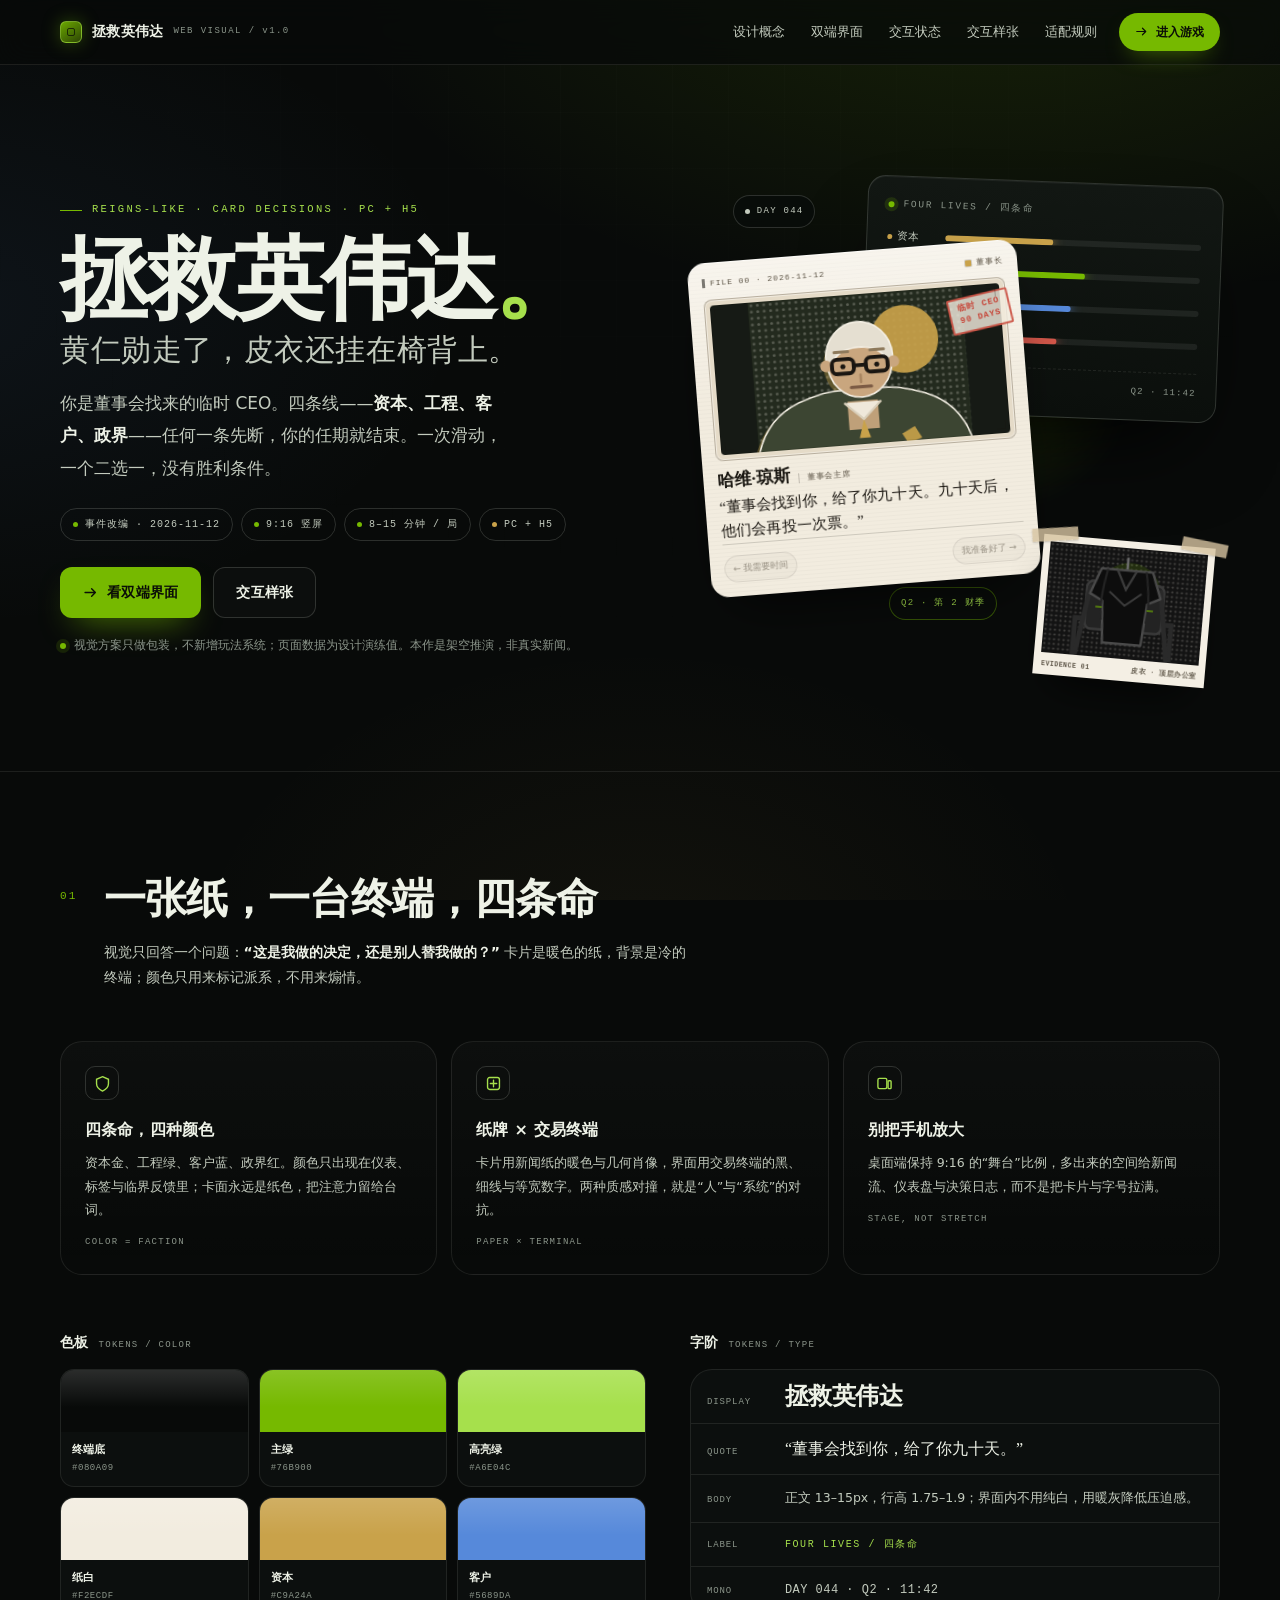
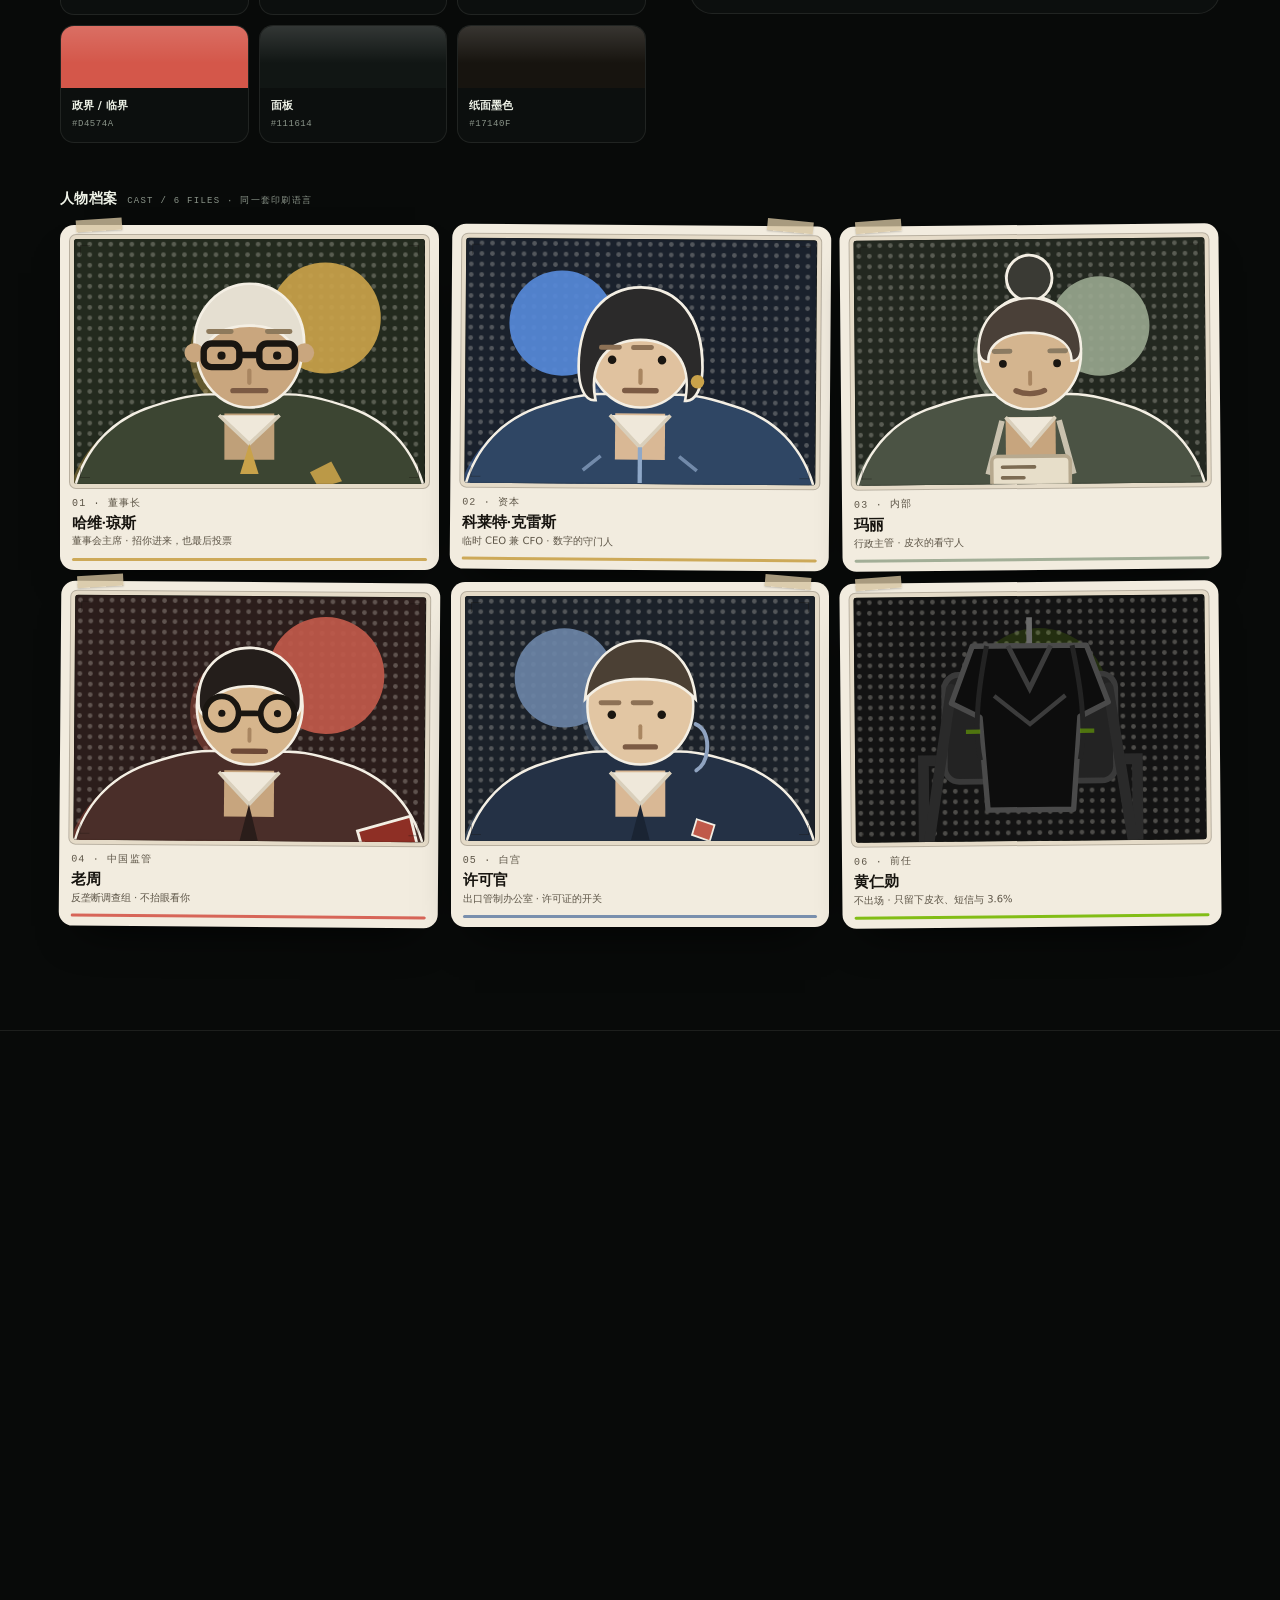
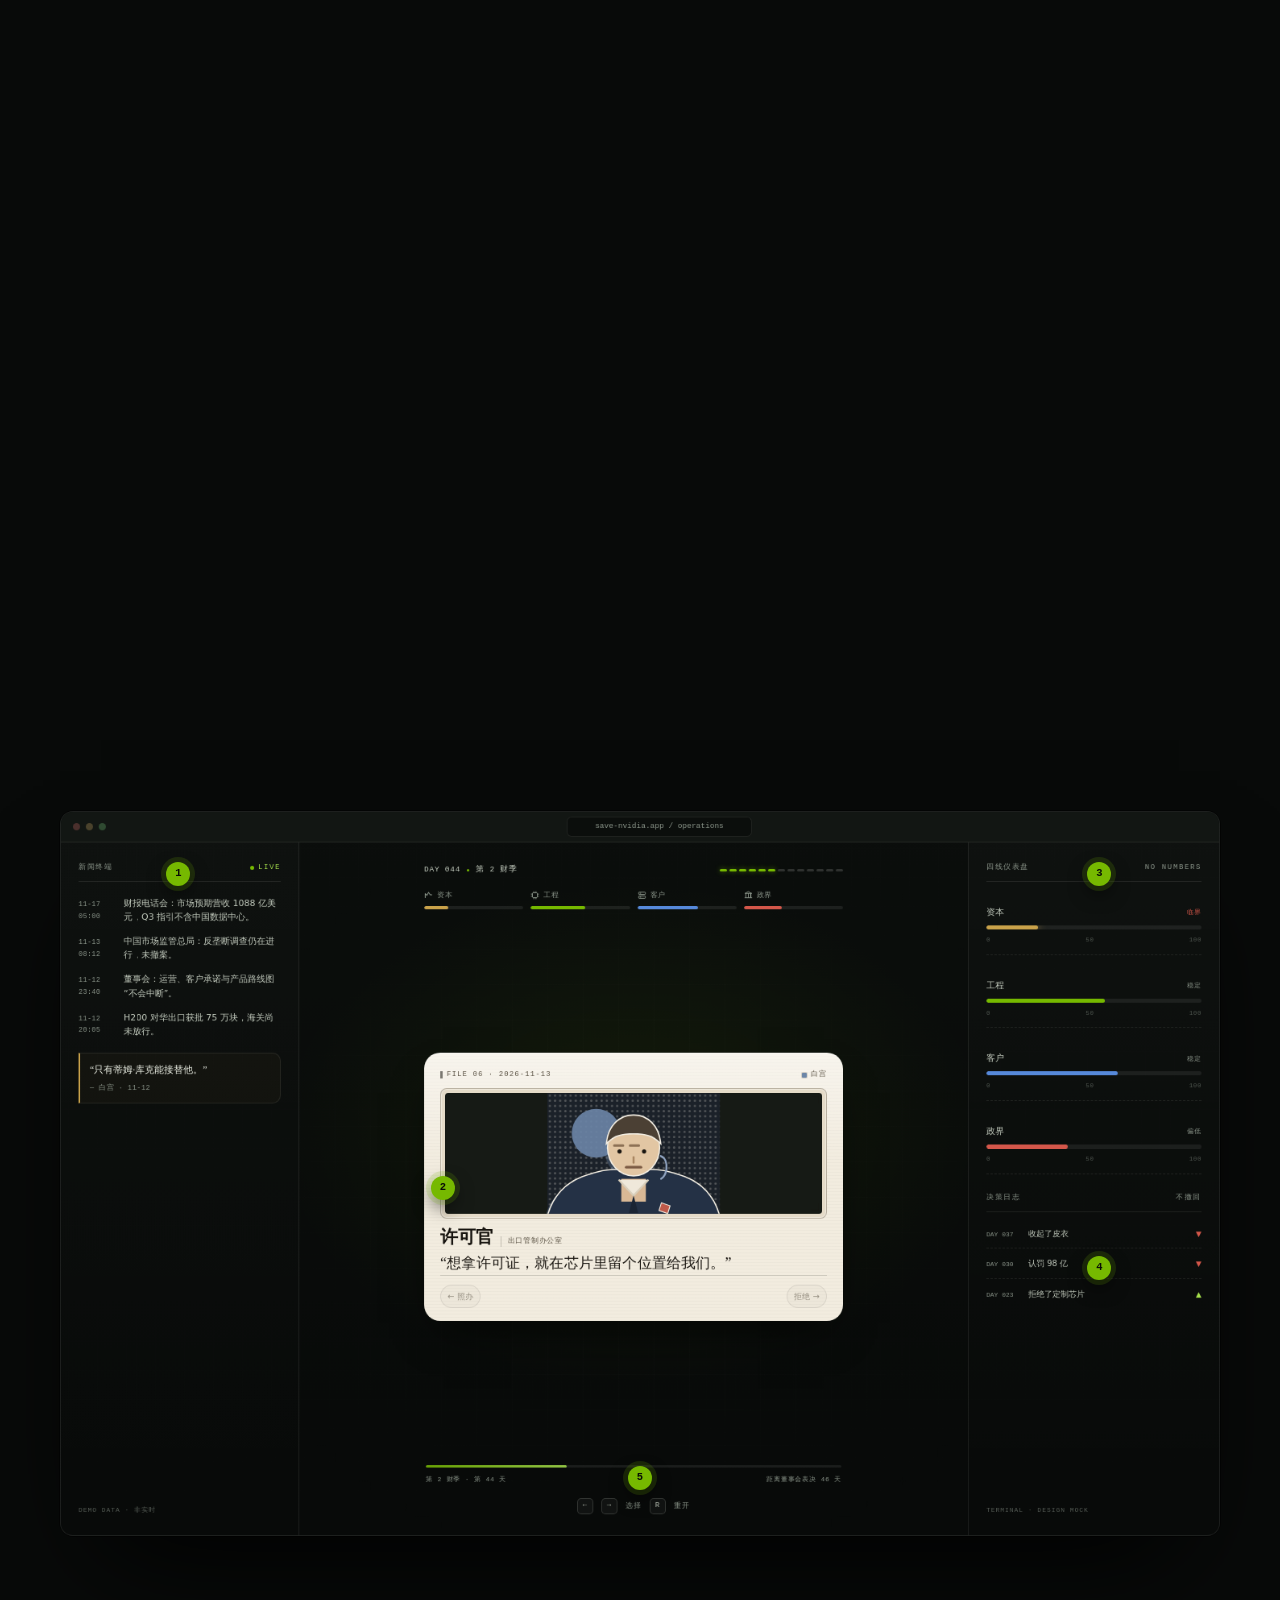
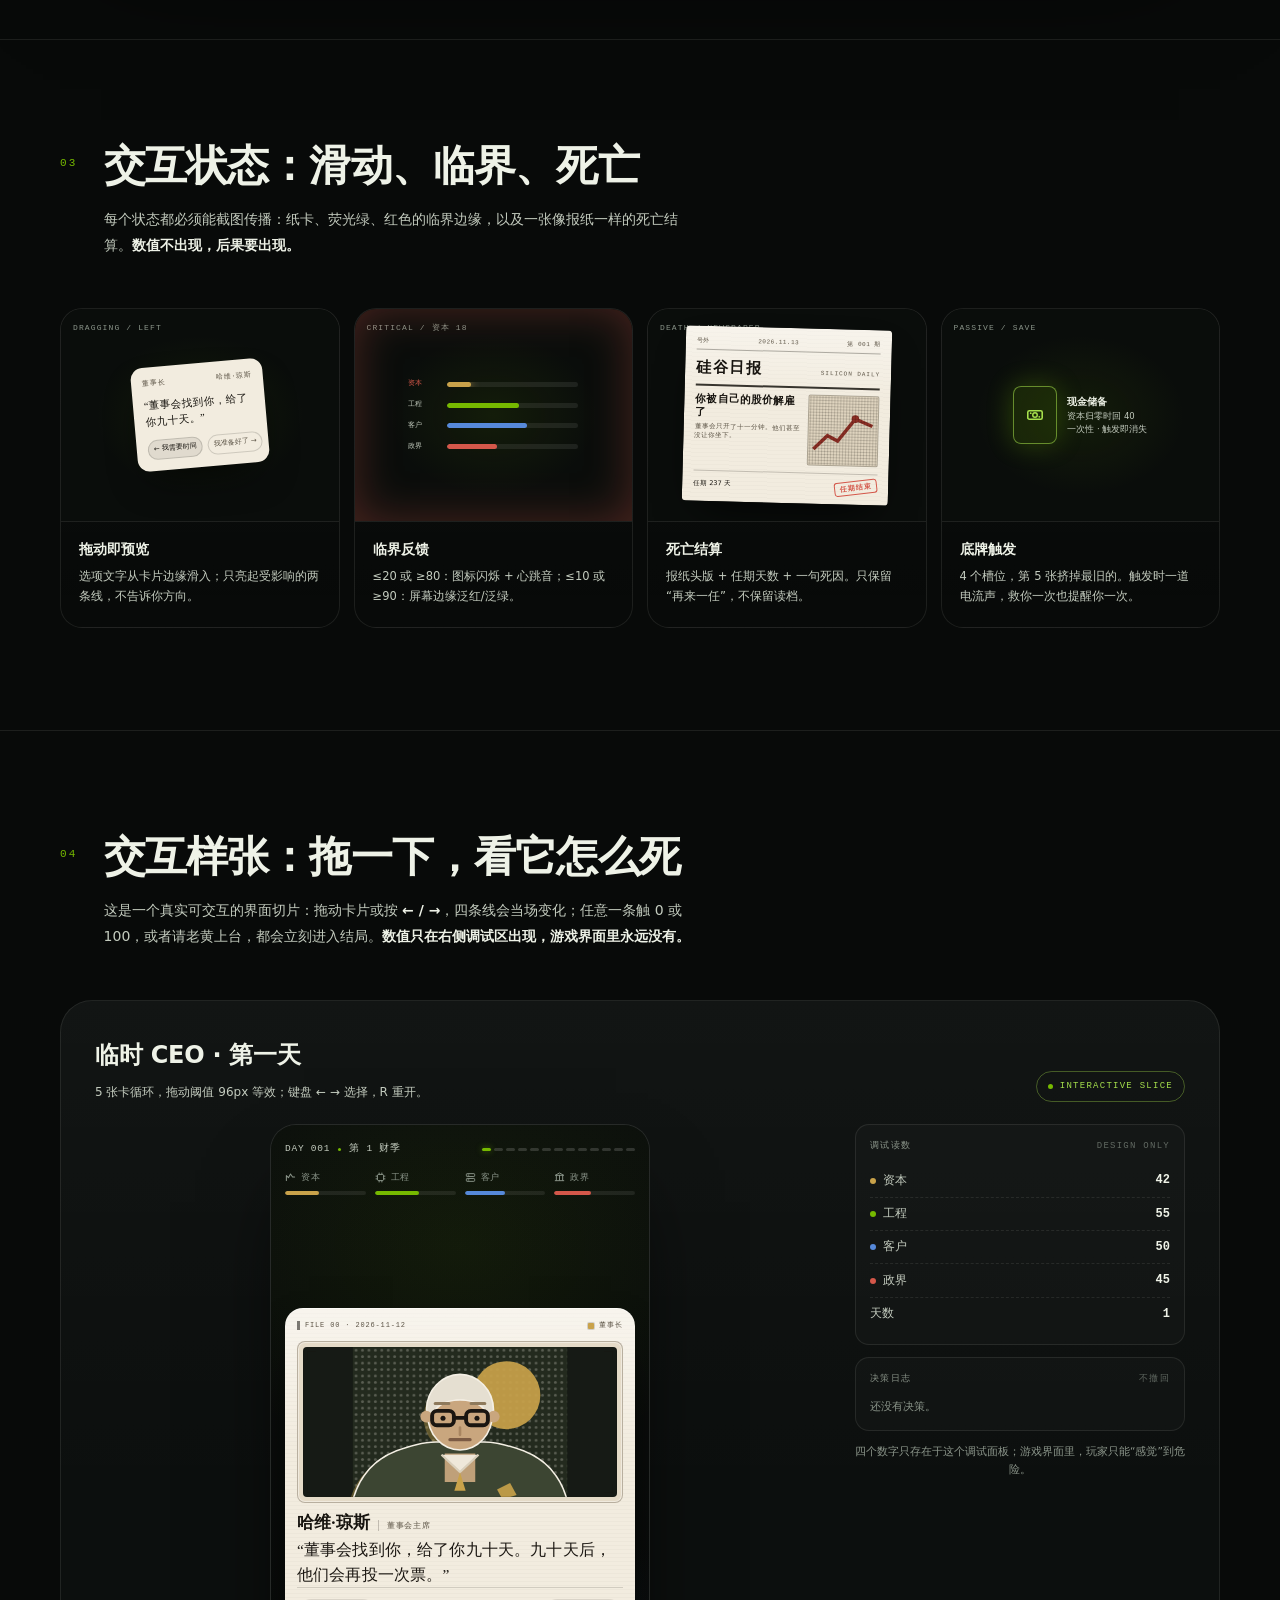
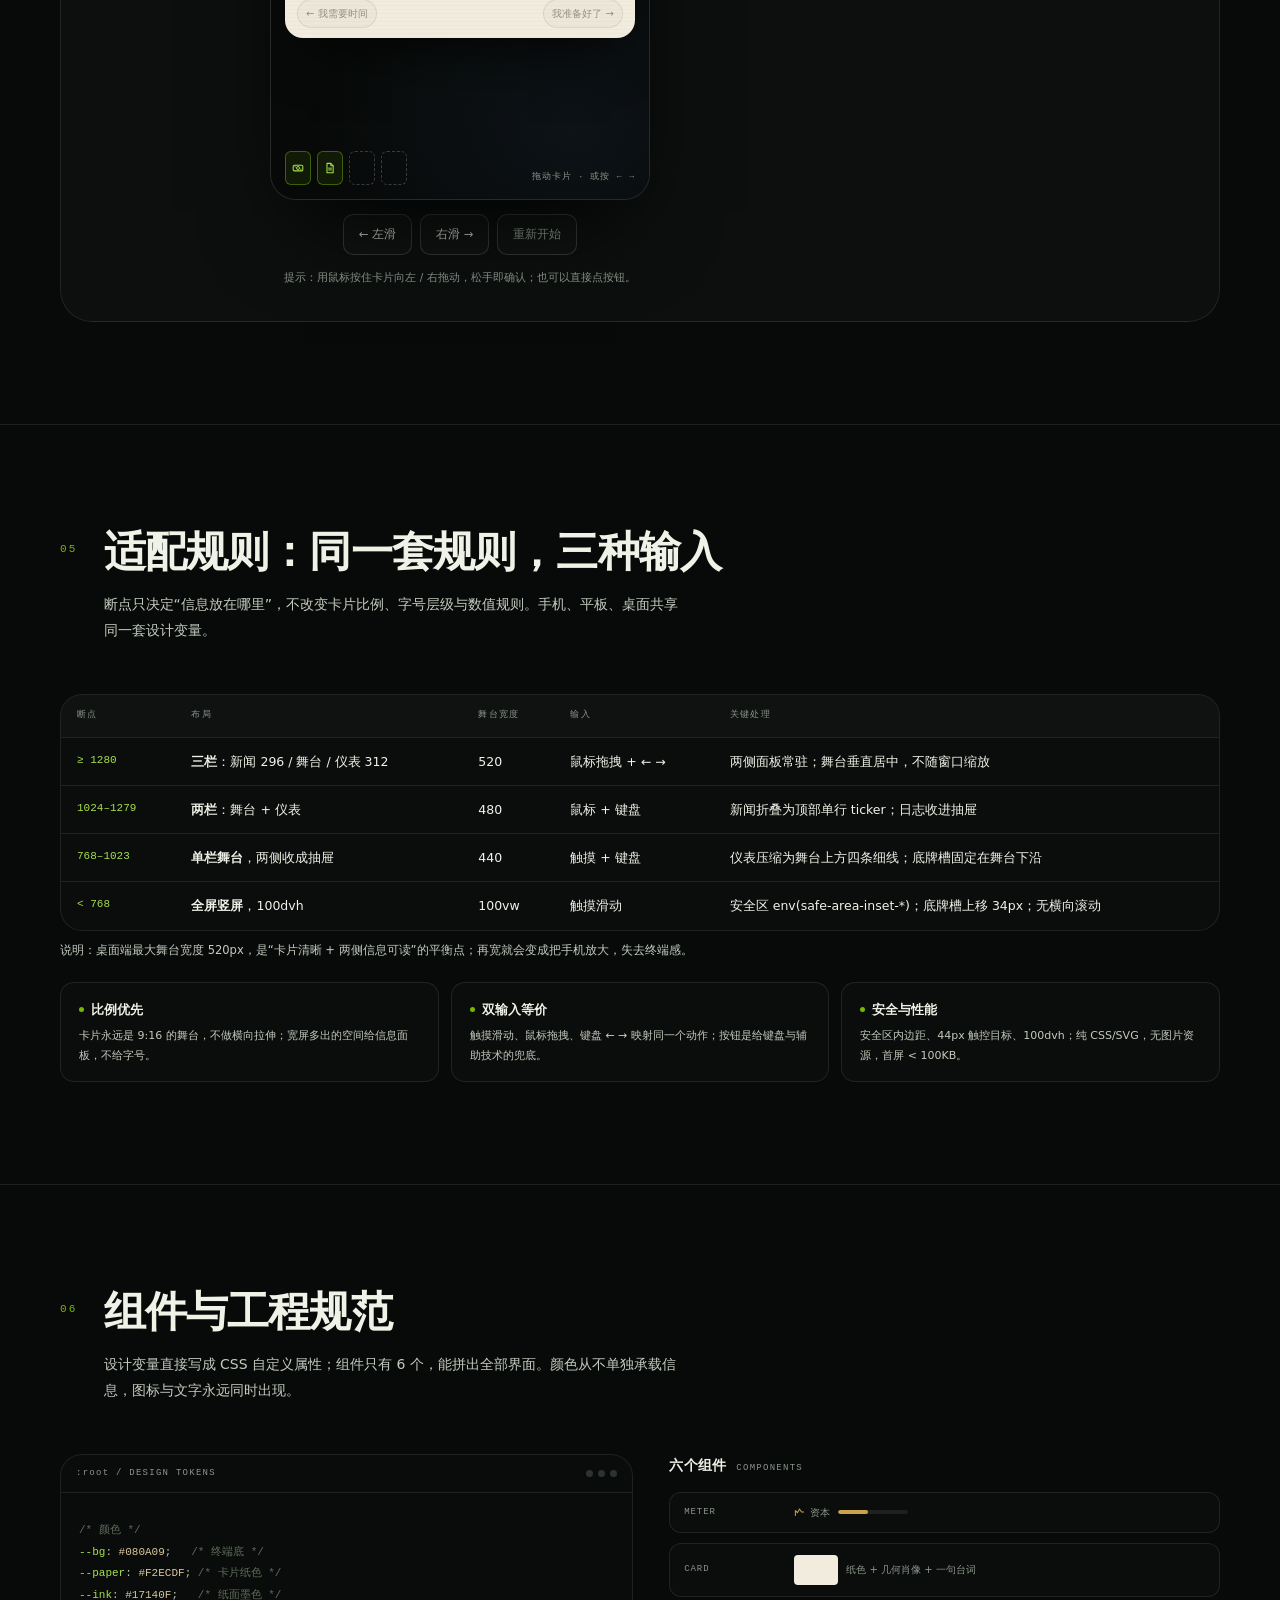
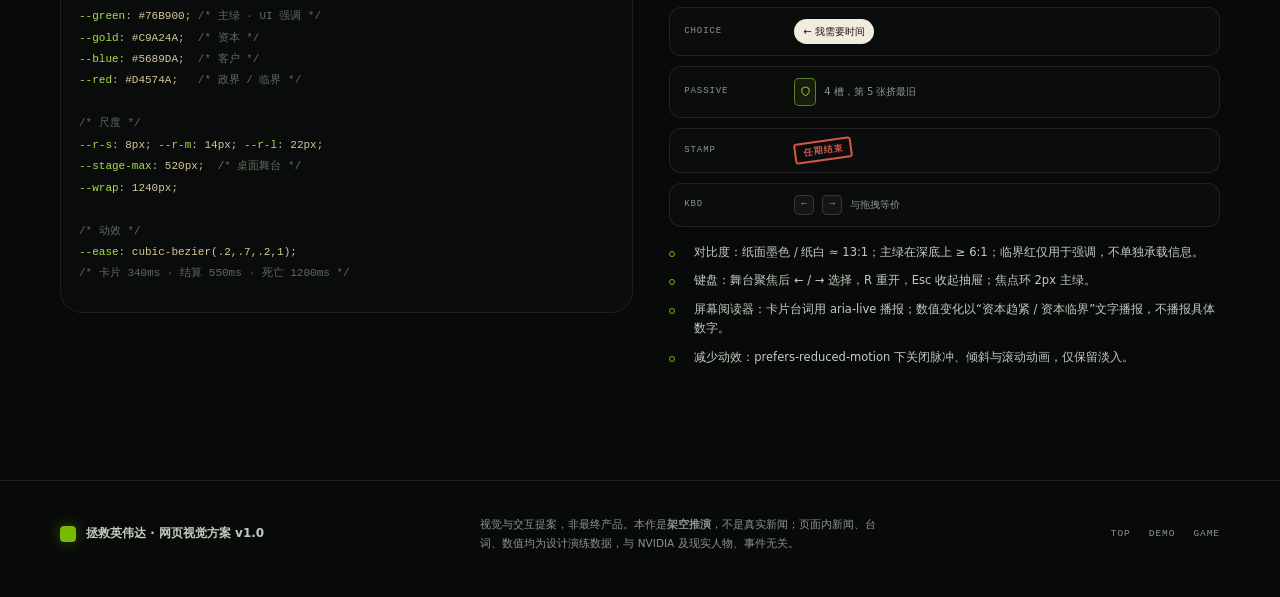
==== commit 707239ce: "release v1.0: game route, finished-product copy, remove prototype labels" ====
--- a/web/index.html
+++ b/web/index.html
@@ -1,799 +1,799 @@
-<!DOCTYPE html>
-<html lang="zh-CN">
-<head>
-<meta charset="UTF-8">
-<meta name="viewport" content="width=device-width, initial-scale=1, viewport-fit=cover">
-<meta name="color-scheme" content="dark">
-<meta name="theme-color" content="#080A09">
-<link rel="icon" href="data:image/svg+xml,%3Csvg xmlns='http://www.w3.org/2000/svg' viewBox='0 0 32 32'%3E%3Crect width='32' height='32' rx='8' fill='%23080A09'/%3E%3Crect x='6' y='6' width='20' height='20' rx='4' fill='none' stroke='%2376B900' stroke-width='2'/%3E%3Cpath d='M16 10v12M10 16h12' stroke='%23A6E04C' stroke-width='2'/%3E%3C/svg%3E">
-<title>拯救英伟达 · 网页视觉方案 v0.2（架空推演）</title>
-<meta name="description" content="《拯救英伟达》架空历史同人卡牌游戏的网页视觉方案；非真实新闻，与 NVIDIA 及现实人物、事件无关。">
-<meta name="robots" content="noindex, nofollow">
-<link rel="stylesheet" href="styles.css">
-</head>
-<body>
-
-<!-- ============ SVG DEFS ============ -->
-<svg width="0" height="0" style="position:absolute" aria-hidden="true" focusable="false">
-  <defs>
-    <symbol id="i-cap" viewBox="0 0 16 16"><path d="M2 12.5V5.2l3 3 3-5.2 3 4.2h3" fill="none" stroke="currentColor" stroke-width="1.5" stroke-linecap="round" stroke-linejoin="round"/></symbol>
-    <symbol id="i-eng" viewBox="0 0 16 16"><rect x="3.5" y="3.5" width="9" height="9" rx="2" fill="none" stroke="currentColor" stroke-width="1.4"/><path d="M6 1.5v2M10 1.5v2M6 12.5v2M10 12.5v2M1.5 6h2M1.5 10h2M12.5 6h2M12.5 10h2" stroke="currentColor" stroke-width="1.4" stroke-linecap="round"/></symbol>
-    <symbol id="i-cus" viewBox="0 0 16 16"><rect x="2" y="2.4" width="12" height="4.2" rx="1.1" fill="none" stroke="currentColor" stroke-width="1.4"/><rect x="2" y="9.4" width="12" height="4.2" rx="1.1" fill="none" stroke="currentColor" stroke-width="1.4"/><path d="M4.4 4.5h1.2M4.4 11.5h1.2" stroke="currentColor" stroke-width="1.4" stroke-linecap="round"/></symbol>
-    <symbol id="i-pol" viewBox="0 0 16 16"><path d="M8 1.4 14.2 4.8H1.8L8 1.4Z" fill="none" stroke="currentColor" stroke-width="1.4" stroke-linejoin="round"/><path d="M3.4 4.8v7.2M8 4.8v7.2M12.6 4.8v7.2M1.8 12.6h12.4" stroke="currentColor" stroke-width="1.4" stroke-linecap="round"/></symbol>
-    <symbol id="i-shield" viewBox="0 0 16 16"><path d="M8 1.4 13.2 3.5v3.9c0 3-2.1 5.1-5.2 6.6-3.1-1.5-5.2-3.6-5.2-6.6V3.5L8 1.4Z" fill="none" stroke="currentColor" stroke-width="1.3" stroke-linejoin="round"/></symbol>
-    <symbol id="i-arrow" viewBox="0 0 16 16"><path d="M2.2 8h11M9.2 4l4 4-4 4" fill="none" stroke="currentColor" stroke-width="1.5" stroke-linecap="round" stroke-linejoin="round"/></symbol>
-    <symbol id="i-cash" viewBox="0 0 16 16"><rect x="1.6" y="4.2" width="12.8" height="7.6" rx="1.4" fill="none" stroke="currentColor" stroke-width="1.4"/><circle cx="8" cy="8" r="2" fill="none" stroke="currentColor" stroke-width="1.3"/><path d="M4.2 6.4h.01M11.8 9.6h.01" stroke="currentColor" stroke-width="1.6" stroke-linecap="round"/></symbol>
-    <symbol id="i-doc" viewBox="0 0 16 16"><path d="M4 1.8h5l3.2 3.2v9.2H4z" fill="none" stroke="currentColor" stroke-width="1.4" stroke-linejoin="round"/><path d="M9 1.8V5h3.2M6.2 8.2h3.8M6.2 10.6h3.8" fill="none" stroke="currentColor" stroke-width="1.3" stroke-linecap="round"/></symbol>
-    <symbol id="i-chip" viewBox="0 0 16 16"><rect x="4" y="4" width="8" height="8" rx="1.6" fill="none" stroke="currentColor" stroke-width="1.4"/><path d="M6 2v2M10 2v2M6 12v2M10 12v2M2 6h2M2 10h2M12 6h2M12 10h2" stroke="currentColor" stroke-width="1.3" stroke-linecap="round"/></symbol>
-
-    <pattern id="ht" width="3.6" height="3.6" patternUnits="userSpaceOnUse">
-      <circle cx="1.8" cy="1.8" r=".8" fill="#F4EFE4" opacity=".26"/>
-    </pattern>
-    <pattern id="ht-ink" width="3.2" height="3.2" patternUnits="userSpaceOnUse">
-      <circle cx="1.6" cy="1.6" r=".7" fill="#1A1611" opacity=".18"/>
-    </pattern>
-
-    <symbol id="p-jones" viewBox="0 0 120 84">
-      <rect width="120" height="84" fill="#232A1E"/>
-      <rect width="120" height="84" fill="url(#ht)"/>
-      <circle cx="86" cy="27" r="19" fill="#C9A24A" opacity=".92"/>
-      <g transform="translate(-13.2 -7.4) scale(1.22)">
-      <g opacity=".38" fill="#C9A24A">
-        <path d="M10 84c1-14 8-25 21-30 6-2 12-4 18-4h22c6 0 12 2 18 4 13 5 20 16 21 30Z" transform="translate(-2.2 1.4)"/>
-        <ellipse cx="60" cy="37" rx="14.5" ry="16" transform="translate(-2.2 1.4)"/>
-      </g>
-      <path d="M10 84c1-14 8-25 21-30 6-2 12-4 18-4h22c6 0 12 2 18 4 13 5 20 16 21 30Z" fill="#3C4532" stroke="#F4EFE4" stroke-width="1.4" paint-order="stroke"/>
-      <path d="M53 55h14v13H53z" fill="#BFA079"/>
-      <ellipse cx="60" cy="37" rx="14.5" ry="16" fill="#C9A67E" stroke="#F4EFE4" stroke-width="1.4" paint-order="stroke"/>
-      <path d="M45 35c0-9 7-16 15-16s15 7 15 16c0 3-1 4-2 4 0-5-5-9-13-9s-13 4-13 9c-1 0-2-1-2-4Z" fill="#E5DFD1" stroke="#F4EFE4" stroke-width="1.5" paint-order="stroke"/>
-      <circle cx="44.5" cy="38" r="2.7" fill="#C9A67E"/>
-      <circle cx="75.5" cy="38" r="2.7" fill="#C9A67E"/>
-      <path d="M48.6 32h6.3M65.1 32h6.3" stroke="#8E7A5C" stroke-width="1.4" stroke-linecap="round"/>
-      <rect x="47.2" y="35.4" width="10" height="6.6" rx="2.2" fill="none" stroke="#1A1611" stroke-width="1.8"/>
-      <rect x="62.8" y="35.4" width="10" height="6.6" rx="2.2" fill="none" stroke="#1A1611" stroke-width="1.8"/>
-      <path d="M57.2 38.6h5.6" stroke="#1A1611" stroke-width="1.8"/>
-      <circle cx="52.2" cy="38.8" r="1.15" fill="#1A1611"/>
-      <circle cx="67.8" cy="38.8" r="1.15" fill="#1A1611"/>
-      <path d="M60 43v3.4" stroke="#A98661" stroke-width="1.2" stroke-linecap="round"/>
-      <path d="M55.4 48.6h9.2" stroke="#7C5B44" stroke-width="1.5" stroke-linecap="round"/>
-      <path d="M51.5 55.5l8.5 8 8.5-8" fill="#EFE8DA" stroke="#D9CFBB" stroke-width="1"/>
-      <path d="M60 63.5l-2.6 8.5h5.2L60 63.5Z" fill="#C9A24A"/>
-      <path d="M77 71.5l6-3 3 5.5-6.5 2z" fill="#C9A24A" opacity=".9"/>
-      </g>
-    </symbol>
-    <symbol id="p-cfo" viewBox="0 0 120 84">
-      <rect width="120" height="84" fill="#1A212C"/>
-      <rect width="120" height="84" fill="url(#ht)"/>
-      <circle cx="33" cy="29" r="18" fill="#5689DA" opacity=".92"/>
-      <g transform="translate(-13.2 -7.4) scale(1.22)">
-      <g opacity=".38" fill="#5689DA">
-        <path d="M10 84c1-14 8-25 21-30 6-2 12-4 18-4h22c6 0 12 2 18 4 13 5 20 16 21 30Z" transform="translate(-2.2 1.4)"/>
-        <ellipse cx="60" cy="37" rx="14.5" ry="16" transform="translate(-2.2 1.4)"/>
-      </g>
-      <path d="M10 84c1-14 8-25 21-30 6-2 12-4 18-4h22c6 0 12 2 18 4 13 5 20 16 21 30Z" fill="#2F4664" stroke="#F4EFE4" stroke-width="1.4" paint-order="stroke"/>
-      <path d="M53 55h14v13H53z" fill="#D9B895"/>
-      <ellipse cx="60" cy="37" rx="14.5" ry="16" fill="#E0C29F" stroke="#F4EFE4" stroke-width="1.4" paint-order="stroke"/>
-      <path d="M43 42c0-14 7-22 17-22s17 8 17 22c0 6-2 9-4 9 2-11-4-17-13-17s-15 6-13 17c-2 0-4-3-4-9Z" fill="#2B2A2A" stroke="#F4EFE4" stroke-width="1.5" paint-order="stroke"/>
-      <circle cx="76" cy="46" r="1.9" fill="#C9A24A"/>
-      <path d="M49 36.5h5M58 36.5h5" stroke="#8D7155" stroke-width="1.4" stroke-linecap="round"/>
-      <circle cx="52" cy="40" r="1.2" fill="#1A1611"/>
-      <circle cx="66" cy="40" r="1.2" fill="#1A1611"/>
-      <path d="M60 43v3.4" stroke="#A98661" stroke-width="1.2" stroke-linecap="round"/>
-      <path d="M55.6 48.6h8.8" stroke="#7C5B44" stroke-width="1.5" stroke-linecap="round"/>
-      <path d="M51.5 55.5l8.5 9 8.5-9" fill="#EFE8DA" stroke="#D9CFBB" stroke-width="1"/>
-      <path d="M60 64.5v10" stroke="#8FA8C8" stroke-width="1.2"/>
-      <path d="M44 71l5-4M76 71l-5-4" stroke="#8FA8C8" stroke-width="1" opacity=".7"/>
-      </g>
-    </symbol>
-    <symbol id="p-admin" viewBox="0 0 120 84">
-      <rect width="120" height="84" fill="#232820"/>
-      <rect width="120" height="84" fill="url(#ht)"/>
-      <circle cx="84" cy="30" r="17" fill="#9AA88F" opacity=".9"/>
-      <g transform="translate(-13.2 -7.4) scale(1.22)">
-      <g opacity=".35" fill="#9AA88F">
-        <path d="M10 84c1-14 8-25 21-30 6-2 12-4 18-4h22c6 0 12 2 18 4 13 5 20 16 21 30Z" transform="translate(-2 1.4)"/>
-        <ellipse cx="60" cy="38" rx="14" ry="15.5" transform="translate(-2 1.4)"/>
-      </g>
-      <path d="M10 84c1-14 8-25 21-30 6-2 12-4 18-4h22c6 0 12 2 18 4 13 5 20 16 21 30Z" fill="#4B5344" stroke="#F4EFE4" stroke-width="1.4" paint-order="stroke"/>
-      <path d="M53 56h14v12H53z" fill="#C7A57E"/>
-      <ellipse cx="60" cy="38" rx="14" ry="15.5" fill="#D4B58F" stroke="#F4EFE4" stroke-width="1.4" paint-order="stroke"/>
-      <circle cx="60" cy="17" r="6" fill="#3A3A34" stroke="#F4EFE4" stroke-width="1.6" paint-order="stroke"/>
-      <path d="M46 37c0-8 6-14 14-14s14 6 14 14c0 2-1 3-2 3 0-5-5-8-12-8s-12 3-12 8c-1 0-2-1-2-3Z" fill="#4A4038" stroke="#F4EFE4" stroke-width="1.4" paint-order="stroke"/>
-      <path d="M50 37.5h4.4M65.6 37.5H70" stroke="#8B7B62" stroke-width="1.4" stroke-linecap="round"/>
-      <circle cx="52.4" cy="41" r="1.1" fill="#1A1611"/>
-      <circle cx="67.6" cy="41" r="1.1" fill="#1A1611"/>
-      <path d="M60 43.5v3.2" stroke="#A98661" stroke-width="1.1" stroke-linecap="round"/>
-      <path d="M56 48.6c2.2 1.1 5.8 1.1 8 0" fill="none" stroke="#7C5B44" stroke-width="1.5" stroke-linecap="round"/>
-      <path d="M53 56l7 8 7-8" fill="#EFE8DA" stroke="#D9CFBB" stroke-width="1"/>
-      <path d="M52 57l-4 15M68 57l4 15" stroke="#C9C1AE" stroke-width="1.6"/>
-      <rect x="49" y="67" width="22" height="9" rx="1.5" fill="#E7DEC9" stroke="#B7A98F" stroke-width="1"/>
-      <path d="M52 70h9M52 73h6" stroke="#7C6B52" stroke-width="1" stroke-linecap="round"/>
-      </g>
-    </symbol>
-    <symbol id="p-reg" viewBox="0 0 120 84">
-      <rect width="120" height="84" fill="#2B1D1B"/>
-      <rect width="120" height="84" fill="url(#ht)"/>
-      <circle cx="86" cy="27" r="20" fill="#C05A4A" opacity=".92"/>
-      <g transform="translate(-13.2 -7.4) scale(1.22)">
-      <g opacity=".38" fill="#C05A4A">
-        <path d="M10 84c1-14 8-25 21-30 6-2 12-4 18-4h22c6 0 12 2 18 4 13 5 20 16 21 30Z" transform="translate(-2.2 1.4)"/>
-        <ellipse cx="60" cy="37" rx="14.5" ry="16" transform="translate(-2.2 1.4)"/>
-      </g>
-      <path d="M10 84c1-14 8-25 21-30 6-2 12-4 18-4h22c6 0 12 2 18 4 13 5 20 16 21 30Z" fill="#4A2E29" stroke="#F4EFE4" stroke-width="1.4" paint-order="stroke"/>
-      <path d="M53 55h14v13H53z" fill="#C7A57E"/>
-      <ellipse cx="60" cy="37" rx="14.5" ry="16" fill="#D6B58C" stroke="#F4EFE4" stroke-width="1.4" paint-order="stroke"/>
-      <path d="M46 35c0-8 6-14 14-14s14 6 14 14c0 2 0 3-1 4-1-5-6-8-13-8s-12 3-13 8c-1-1-1-2-1-4Z" fill="#241E1B" stroke="#F4EFE4" stroke-width="1.5" paint-order="stroke"/>
-      <circle cx="52.2" cy="39" r="4.7" fill="none" stroke="#1A1611" stroke-width="1.6"/>
-      <circle cx="67.8" cy="39" r="4.7" fill="none" stroke="#1A1611" stroke-width="1.6"/>
-      <path d="M56.9 39h6.2" stroke="#1A1611" stroke-width="1.6"/>
-      <circle cx="52.2" cy="39" r="1" fill="#1A1611"/>
-      <circle cx="67.8" cy="39" r="1" fill="#1A1611"/>
-      <path d="M60 43.5v3.2" stroke="#A98661" stroke-width="1.1" stroke-linecap="round"/>
-      <path d="M55.5 49.6h9" stroke="#6E4A37" stroke-width="1.5" stroke-linecap="round"/>
-      <path d="M51.5 55.5l8.5 9 8.5-9" fill="#EFE8DA" stroke="#D9CFBB" stroke-width="1"/>
-      <path d="M60 64.5l-3 12h6Z" fill="#2A1D1A"/>
-      <path d="M91 72l14-4 2 8-14 3z" fill="#8E2F25" stroke="#F4EFE4" stroke-width="1.6" paint-order="stroke"/>
-      </g>
-    </symbol>
-    <symbol id="p-official" viewBox="0 0 120 84">
-      <rect width="120" height="84" fill="#1B2129"/>
-      <rect width="120" height="84" fill="url(#ht)"/>
-      <circle cx="34" cy="28" r="17" fill="#6C86A8" opacity=".9"/>
-      <g transform="translate(-13.2 -7.4) scale(1.22)">
-      <g opacity=".35" fill="#6C86A8">
-        <path d="M10 84c1-14 8-25 21-30 6-2 12-4 18-4h22c6 0 12 2 18 4 13 5 20 16 21 30Z" transform="translate(-2 1.4)"/>
-        <ellipse cx="60" cy="37" rx="14.5" ry="16" transform="translate(-2 1.4)"/>
-      </g>
-      <path d="M10 84c1-14 8-25 21-30 6-2 12-4 18-4h22c6 0 12 2 18 4 13 5 20 16 21 30Z" fill="#243145" stroke="#F4EFE4" stroke-width="1.4" paint-order="stroke"/>
-      <path d="M53 55h14v13H53z" fill="#D9B895"/>
-      <ellipse cx="60" cy="37" rx="14.5" ry="16" fill="#E2C6A3" stroke="#F4EFE4" stroke-width="1.4" paint-order="stroke"/>
-      <path d="M45 34c1-9 7-15 15-15s14 6 15 15c-4-4-8-5-15-5s-11 1-15 5Z" fill="#4B4034" stroke="#F4EFE4" stroke-width="1.5" paint-order="stroke"/>
-      <path d="M49 36h5M58 36h5" stroke="#8D7155" stroke-width="1.4" stroke-linecap="round"/>
-      <circle cx="52" cy="39.4" r="1.2" fill="#1A1611"/>
-      <circle cx="66" cy="39.4" r="1.2" fill="#1A1611"/>
-      <path d="M60 42.6v3.2" stroke="#A98661" stroke-width="1.1" stroke-linecap="round"/>
-      <path d="M55.8 48.4h8.4" stroke="#7C5B44" stroke-width="1.5" stroke-linecap="round"/>
-      <path d="M51.5 55.5l8.5 9 8.5-9" fill="#EFE8DA" stroke="#D9CFBB" stroke-width="1"/>
-      <path d="M60 64.5l-2.6 10h5.2Z" fill="#1A2433"/>
-      <path d="M76 69l4.5 1.5-1.2 4-4.5-1.6z" fill="#C05A4A" stroke="#F4EFE4" stroke-width="1" paint-order="stroke"/>
-      <path d="M75.5 42c2.5 1 3.6 4 3.2 7.5-.3 2.6-1.6 4.6-3 5.5" fill="none" stroke="#8FA3C0" stroke-width="1.1" stroke-linecap="round"/>
-      </g>
-    </symbol>
-    <symbol id="p-coat" viewBox="0 0 120 84">
-      <rect width="120" height="84" fill="#131313"/>
-      <rect width="120" height="84" fill="url(#ht)"/>
-      <circle cx="63" cy="35" r="24" fill="#76B900" opacity=".16"/>
-      <circle cx="63" cy="35" r="15" fill="none" stroke="#76B900" stroke-width=".9" opacity=".4"/>
-      <g transform="translate(-13.2 -7.4) scale(1.22)">
-      <path d="M30 84V52h60v32" fill="none" stroke="#2A2A2A" stroke-width="3"/>
-      <rect x="36" y="28" width="48" height="30" rx="4" fill="#232323" stroke="#3A3A3A" stroke-width="1.6"/>
-      <path d="M30 84l8-52M90 84l-8-52" stroke="#2A2A2A" stroke-width="3" stroke-linecap="round"/>
-      <path d="M60 12v10" stroke="#6A6A6A" stroke-width="1.6"/>
-      <path d="M53 22h14" stroke="#6A6A6A" stroke-width="2" stroke-linecap="round"/>
-      <path d="M44 20h32l6 16-8 4-2 26H48l-2-26-8-4 6-16Z" fill="#0D0D0D" stroke="#4A4A4A" stroke-width="1.5" stroke-linejoin="round"/>
-      <path d="M54 20l6 12 6-12" fill="none" stroke="#3C3C3C" stroke-width="1.4"/>
-      <path d="M48 20c-2 10-4 22-2 32M72 20c2 10 4 22 2 32" fill="none" stroke="#232323" stroke-width="1.4"/>
-      <path d="M50 34l10 8 10-8" fill="none" stroke="#3C3C3C" stroke-width="1.2"/>
-      <path d="M42 44h4M74 44h4" stroke="#76B900" stroke-width="1.2" opacity=".55"/>
-      </g>
-    </symbol>
-  </defs>
-</svg>
-
-<!-- ============ TOPBAR ============ -->
-<header class="topbar">
-  <div class="wrap">
-    <a class="brand" href="#top" aria-label="回到顶部">
-      <span class="mark" aria-hidden="true"></span>
-      拯救英伟达 <small>WEB VISUAL / v0.2</small>
-    </a>
-    <nav class="nav" aria-label="页面导航">
-      <a href="#concept">设计概念</a>
-      <a href="#screens">双端界面</a>
-      <a href="#states">交互状态</a>
-      <a href="#demo">试玩样张</a>
-      <a href="#rules">适配规则</a>
-    </nav>
-    <a class="top-cta" href="prototype/index.html"><svg width="13" height="13" aria-hidden="true"><use href="#i-arrow"/></svg>试玩原型</a>
-  </div>
-</header>
-
-<main id="top">
-
-  <!-- ============ HERO ============ -->
-  <section class="hero">
-    <div class="wrap hero-grid">
-      <div class="hero-copy">
-        <span class="kicker">REIGNS-LIKE · CARD DECISIONS · PC + H5</span>
-        <h1>拯救英伟达<em>。</em><span class="thin">黄仁勋走了，皮衣还挂在椅背上。</span></h1>
-        <p class="lead">你是董事会找来的临时 CEO。四条线——<b>资本、工程、客户、政界</b>——任何一条先断，你的任期就结束。一次滑动，一个二选一，没有胜利条件。</p>
-        <div class="chips" aria-label="项目信息">
-          <span class="chip"><i></i>事件改编 · 2026-11-12</span>
-          <span class="chip"><i></i>9:16 竖屏</span>
-          <span class="chip"><i></i>8–15 分钟 / 局</span>
-          <span class="chip chip--gold"><i></i>PC + H5</span>
-        </div>
-        <div class="actions">
-          <a class="btn btn--primary" href="#screens"><svg width="14" height="14" aria-hidden="true"><use href="#i-arrow"/></svg>看双端界面</a>
-          <a class="btn btn--ghost" href="#demo">试玩交互样张</a>
-        </div>
-        <p class="hero-note">视觉方案只做包装，不新增玩法系统；页面数据为设计演练值。本作是架空推演，非真实新闻。</p>
-      </div>
-
-      <div class="hero-art" aria-hidden="true">
-        <div class="art-glow"></div>
-        <div class="gauge-panel">
-          <div class="gp-head"><span class="live"></span>FOUR LIVES / 四条命</div>
-          <div class="gp-row" style="--c:var(--gold)"><span class="gp-name"><i></i>资本</span><span class="gp-track"><b style="--v:42%"></b></span></div>
-          <div class="gp-row" style="--c:var(--green)"><span class="gp-name"><i></i>工程</span><span class="gp-track"><b style="--v:55%"></b></span></div>
-          <div class="gp-row" style="--c:var(--blue)"><span class="gp-name"><i></i>客户</span><span class="gp-track"><b style="--v:50%"></b></span></div>
-          <div class="gp-row" style="--c:var(--red)"><span class="gp-name"><i></i>政界</span><span class="gp-track"><b style="--v:45%"></b></span></div>
-          <div class="gp-foot"><span>DAY 044</span><span>Q2 · 11:42</span></div>
-        </div>
-        <div class="hero-card gcard">
-          <div class="gcard-meta"><span class="gfile">FILE 00 · 2026-11-12</span><span class="gfac" style="--fc:var(--gold)"><i></i>董事长</span></div>
-          <div class="gcard-figure"><svg class="gcard-portrait"><use href="#p-jones"/></svg></div>
-          <div class="gcard-name-row"><b class="gcard-name">哈维·琼斯</b><span class="gcard-role">董事会主席</span></div>
-          <p class="gcard-quote">“董事会找到你，给了你九十天。九十天后，他们会再投一次票。”</p>
-          <div class="gcard-choices"><span>← 我需要时间</span><span>我准备好了 →</span></div>
-          <span class="gstamp">临时 CEO<br>90 DAYS</span>
-        </div>
-        <span class="art-chip art-chip--day"><span class="blink"></span>DAY 044</span>
-        <span class="art-chip art-chip--q">Q2 · 第 2 财季</span>
-        <div class="evidence" aria-hidden="true">
-          <svg viewBox="0 0 120 84"><use href="#p-coat"/></svg>
-          <span><b>EVIDENCE 01</b><b>皮衣 · 顶层办公室</b></span>
-        </div>
-      </div>
-    </div>
-  </section>
-
-  <!-- ============ 01 CONCEPT ============ -->
-  <section class="section" id="concept">
-    <div class="wrap">
-      <div class="section-head reveal">
-        <span class="section-no">01</span>
-        <h2 class="section-title">一张纸，一台终端，四条命</h2>
-        <p class="section-sub">视觉只回答一个问题：<b>“这是我做的决定，还是别人替我做的？”</b> 卡片是暖色的纸，背景是冷的终端；颜色只用来标记派系，不用来煽情。</p>
-      </div>
-
-      <div class="principles">
-        <article class="p-card reveal">
-          <span class="p-ico"><svg viewBox="0 0 16 16" aria-hidden="true"><path d="M8 1.6 13.6 4v4.2c0 3-2.2 5.3-5.6 6.9-3.4-1.6-5.6-3.9-5.6-6.9V4L8 1.6Z" fill="none" stroke="currentColor" stroke-width="1.3"/></svg></span>
-          <h3>四条命，四种颜色</h3>
-          <p>资本金、工程绿、客户蓝、政界红。颜色只出现在仪表、标签与临界反馈里；卡面永远是纸色，把注意力留给台词。</p>
-          <span class="p-tag">COLOR = FACTION</span>
-        </article>
-        <article class="p-card reveal d1">
-          <span class="p-ico"><svg viewBox="0 0 16 16" aria-hidden="true"><rect x="2.4" y="2.4" width="11.2" height="11.2" rx="2" fill="none" stroke="currentColor" stroke-width="1.3"/><path d="M8 5v6M5 8h6" stroke="currentColor" stroke-width="1.3" stroke-linecap="round"/></svg></span>
-          <h3>纸牌 × 交易终端</h3>
-          <p>卡片用新闻纸的暖色与几何肖像，界面用交易终端的黑、细线与等宽数字。两种质感对撞，就是“人”与“系统”的对抗。</p>
-          <span class="p-tag">PAPER × TERMINAL</span>
-        </article>
-        <article class="p-card reveal d2">
-          <span class="p-ico"><svg viewBox="0 0 16 16" aria-hidden="true"><rect x="1.8" y="3.2" width="8.4" height="9.6" rx="1.4" fill="none" stroke="currentColor" stroke-width="1.3"/><rect x="11.4" y="5.4" width="2.8" height="7.4" rx=".8" fill="none" stroke="currentColor" stroke-width="1.3"/></svg></span>
-          <h3>别把手机放大</h3>
-          <p>桌面端保持 9:16 的“舞台”比例，多出来的空间给新闻流、仪表盘与决策日志，而不是把卡片与字号拉满。</p>
-          <span class="p-tag">STAGE, NOT STRETCH</span>
-        </article>
-      </div>
-
-      <div class="tokens">
-        <div class="reveal">
-          <div class="sub-h"><h3>色板</h3><span>TOKENS / COLOR</span></div>
-          <div class="swatches">
-            <div class="swatch" style="--c:#080A09"><div class="c"></div><div class="m"><span class="n">终端底</span><span class="h">#080A09</span></div></div>
-            <div class="swatch" style="--c:#76B900"><div class="c"></div><div class="m"><span class="n">主绿</span><span class="h">#76B900</span></div></div>
-            <div class="swatch" style="--c:#A6E04C"><div class="c"></div><div class="m"><span class="n">高亮绿</span><span class="h">#A6E04C</span></div></div>
-            <div class="swatch" style="--c:#F2ECDF"><div class="c"></div><div class="m"><span class="n">纸白</span><span class="h">#F2ECDF</span></div></div>
-            <div class="swatch" style="--c:#C9A24A"><div class="c"></div><div class="m"><span class="n">资本</span><span class="h">#C9A24A</span></div></div>
-            <div class="swatch" style="--c:#5689DA"><div class="c"></div><div class="m"><span class="n">客户</span><span class="h">#5689DA</span></div></div>
-            <div class="swatch" style="--c:#D4574A"><div class="c"></div><div class="m"><span class="n">政界 / 临界</span><span class="h">#D4574A</span></div></div>
-            <div class="swatch" style="--c:#111614"><div class="c"></div><div class="m"><span class="n">面板</span><span class="h">#111614</span></div></div>
-            <div class="swatch" style="--c:#17140F"><div class="c"></div><div class="m"><span class="n">纸面墨色</span><span class="h">#17140F</span></div></div>
-          </div>
-        </div>
-        <div class="reveal d1">
-          <div class="sub-h"><h3>字阶</h3><span>TOKENS / TYPE</span></div>
-          <div class="type-spec">
-            <div class="ts-row"><span class="ts-k">DISPLAY</span><span class="ts-v ts-display">拯救英伟达</span></div>
-            <div class="ts-row"><span class="ts-k">QUOTE</span><span class="ts-v ts-quote">“董事会找到你，给了你九十天。”</span></div>
-            <div class="ts-row"><span class="ts-k">BODY</span><span class="ts-v ts-body">正文 13–15px，行高 1.75–1.9；界面内不用纯白，用暖灰降低压迫感。</span></div>
-            <div class="ts-row"><span class="ts-k">LABEL</span><span class="ts-v ts-label">FOUR LIVES / 四条命</span></div>
-            <div class="ts-row"><span class="ts-k">MONO</span><span class="ts-v mono" style="font-size:12px;color:var(--text-2)">DAY 044 · Q2 · 11:42</span></div>
-          </div>
-        </div>
-      </div>
-      <div class="cast reveal">
-        <div class="sub-h"><h3>人物档案</h3><span>CAST / 6 FILES · 同一套印刷语言</span></div>
-        <div class="cast-grid">
-          <article class="cast-card" style="--fc:var(--gold)">
-            <div class="cast-photo"><svg viewBox="0 0 120 84"><use href="#p-jones"/></svg></div>
-            <div class="cast-meta"><span class="cast-file">01 · 董事长</span><b>哈维·琼斯</b><span>董事会主席 · 招你进来，也最后投票</span></div>
-            <span class="cast-bar"></span>
-          </article>
-          <article class="cast-card" style="--fc:var(--gold)">
-            <div class="cast-photo"><svg viewBox="0 0 120 84"><use href="#p-cfo"/></svg></div>
-            <div class="cast-meta"><span class="cast-file">02 · 资本</span><b>科莱特·克雷斯</b><span>临时 CEO 兼 CFO · 数字的守门人</span></div>
-            <span class="cast-bar"></span>
-          </article>
-          <article class="cast-card" style="--fc:#9AA88F">
-            <div class="cast-photo"><svg viewBox="0 0 120 84"><use href="#p-admin"/></svg></div>
-            <div class="cast-meta"><span class="cast-file">03 · 内部</span><b>玛丽</b><span>行政主管 · 皮衣的看守人</span></div>
-            <span class="cast-bar"></span>
-          </article>
-          <article class="cast-card" style="--fc:var(--red)">
-            <div class="cast-photo"><svg viewBox="0 0 120 84"><use href="#p-reg"/></svg></div>
-            <div class="cast-meta"><span class="cast-file">04 · 中国监管</span><b>老周</b><span>反垄断调查组 · 不抬眼看你</span></div>
-            <span class="cast-bar"></span>
-          </article>
-          <article class="cast-card" style="--fc:#6C86A8">
-            <div class="cast-photo"><svg viewBox="0 0 120 84"><use href="#p-official"/></svg></div>
-            <div class="cast-meta"><span class="cast-file">05 · 白宫</span><b>许可官</b><span>出口管制办公室 · 许可证的开关</span></div>
-            <span class="cast-bar"></span>
-          </article>
-          <article class="cast-card" style="--fc:var(--green)">
-            <div class="cast-photo"><svg viewBox="0 0 120 84"><use href="#p-coat"/></svg></div>
-            <div class="cast-meta"><span class="cast-file">06 · 前任</span><b>黄仁勋</b><span>不出场 · 只留下皮衣、短信与 3.6%</span></div>
-            <span class="cast-bar"></span>
-          </article>
-        </div>
-      </div>
-    </div>
-  </section>
-  <section class="section" id="screens">
-    <div class="wrap">
-      <div class="section-head reveal">
-        <span class="section-no">02</span>
-        <h2 class="section-title">双端界面：手机是全部，桌面是舞台</h2>
-        <p class="section-sub">手机上，一屏即一局；桌面上，中间永远是 9:16 的舞台，两侧承担“信息与后果”。<b>两端看到的是同一张卡，不是两个游戏。</b></p>
-      </div>
-
-      <div class="screen-block">
-        <div class="screen-copy reveal">
-          <h3>手机端 · 全屏竖屏</h3>
-          <p class="sc-lead">单手握持，拇指覆盖卡片下半区；滑动阈值 96px，拖动时只亮起受影响的两条线，不显示正负。安全区、底牌槽与手势条都在同一屏内解决。</p>
-          <ul class="ann-list">
-            <li><span class="ann-num">1</span><span><b>财季进度</b>：13 格 = 1 个财季，固定里程碑与它对齐。</span></li>
-            <li><span class="ann-num">2</span><span><b>四条命</b>：只有图标 + 填充高度，不出现数字；临界时脉冲。</span></li>
-            <li><span class="ann-num">3</span><span><b>卡片拖动区</b>：松手过阈值即确认，拖回中线取消，不可撤销。</span></li>
-            <li><span class="ann-num">4</span><span><b>底牌槽</b>：4 格，第 5 张挤掉最旧，藏在拇指下方。</span></li>
-            <li><span class="ann-num">5</span><span><b>安全区</b>：底部 34px + 手势条，不遮挡选项。</span></li>
-          </ul>
-        </div>
-        <div class="screen-visual reveal d1">
-          <div class="fit" data-w="412" data-h="866">
-            <div class="fit-inner">
-              <div class="phone" aria-hidden="true">
-                <div class="phone-screen">
-                  <div class="island"></div>
-                  <div class="statusbar"><span>9:41</span><span class="sb-r"><span class="sig"><i></i><i></i><i></i><i></i></span>5G<span class="batt"></span></span></div>
-                  <div class="gs gs--phone">
-                    <div class="gs-top">
-                      <div class="gs-clock"><span>DAY 044</span><span class="sep"></span><span>第 2 财季</span></div>
-                      <div class="gs-quarters"><i class="on"></i><i class="on"></i><i class="on"></i><i class="on"></i><i class="on"></i><i class="on"></i><i></i><i></i><i></i><i></i><i></i><i></i><i></i></div>
-                    </div>
-                    <div class="gs-meters">
-                      <div class="meter" style="--c:var(--gold)"><div class="meter-top"><svg><use href="#i-cap"/></svg><span>资本</span></div><div class="meter-track"><i class="meter-fill" style="--v:24%"></i></div></div>
-                      <div class="meter" style="--c:var(--green)"><div class="meter-top"><svg><use href="#i-eng"/></svg><span>工程</span></div><div class="meter-track"><i class="meter-fill" style="--v:55%"></i></div></div>
-                      <div class="meter" style="--c:var(--blue)"><div class="meter-top"><svg><use href="#i-cus"/></svg><span>客户</span></div><div class="meter-track"><i class="meter-fill" style="--v:61%"></i></div></div>
-                      <div class="meter" style="--c:var(--red)"><div class="meter-top"><svg><use href="#i-pol"/></svg><span>政界</span></div><div class="meter-track"><i class="meter-fill" style="--v:38%"></i></div></div>
-                    </div>
-                    <div class="gs-stage">
-                      <div class="gcard">
-                        <div class="gcard-meta"><span class="gfile">FILE 04 · 2026-11-13</span><span class="gfac" style="--fc:var(--red)"><i></i>中国监管</span></div>
-                        <div class="gcard-figure"><svg class="gcard-portrait"><use href="#p-reg"/></svg></div>
-                        <div class="gcard-name-row"><b class="gcard-name">老周</b><span class="gcard-role">市场监管调查组</span></div>
-                        <p class="gcard-quote">“98 亿罚款。认了，还是退出中国？”</p>
-                        <div class="gcard-choices"><span>← 认罚</span><span>退出 →</span></div>
-                      </div>
-                    </div>
-                    <div class="gs-foot">
-                      <div class="passives">
-                        <span class="pslot is-filled"><svg><use href="#i-cash"/></svg></span>
-                        <span class="pslot is-filled"><svg><use href="#i-doc"/></svg></span>
-                        <span class="pslot"></span>
-                        <span class="pslot"></span>
-                      </div>
-                      <div class="gs-hint">按住卡片 · 左右拖动</div>
-                    </div>
-                  </div>
-                  <div class="homebar"></div>
-                </div>
-              </div>
-            </div>
-            <div class="pins" aria-hidden="true">
-              <span class="pin" style="left:50%;top:8.4%">1</span>
-              <span class="pin" style="left:50%;top:16.4%">2</span>
-              <span class="pin" style="left:93%;top:47%">3</span>
-              <span class="pin" style="left:50%;top:92.2%">4</span>
-              <span class="pin" style="left:50%;top:97.6%">5</span>
-            </div>
-          </div>
-        </div>
-      </div>
-
-      <div class="pc-block">
-        <div class="pc-copy reveal">
-          <div class="pc-copy-lead">
-            <h3>桌面端 · 三栏“运营终端”</h3>
-            <p>中间是 9:16 舞台（最大 520px），左侧新闻流提供真实世界的压力，右侧仪表盘与决策日志负责“看见后果”。键盘 ← / → 与鼠标拖拽完全等价。</p>
-          </div>
-          <ul class="pc-ann">
-            <li><span class="ann-num">1</span><span><b>新闻终端</b>：真实标题与引语，只做氛围，不参与数值。</span></li>
-            <li><span class="ann-num">2</span><span><b>舞台</b>：不随窗口拉伸，卡片比例与手机一致。</span></li>
-            <li><span class="ann-num">3</span><span><b>仪表盘</b>：放大版四条线，只标“稳定 / 临界”。</span></li>
-            <li><span class="ann-num">4</span><span><b>决策日志</b>：只回看，不撤回。</span></li>
-            <li><span class="ann-num">5</span><span><b>键盘</b>：← → 选择，R 重开。</span></li>
-          </ul>
-        </div>
-
-        <div class="screen-visual pc-detailed reveal d1">
-          <div class="fit" data-w="1440" data-h="900">
-            <div class="fit-inner">
-              <div class="pc-frame" aria-hidden="true">
-                <div class="pc-chrome">
-                  <span class="pc-dot r"></span><span class="pc-dot y"></span><span class="pc-dot g"></span>
-                  <span class="pc-url">save-nvidia.app / operations</span>
-                </div>
-                <div class="pc-body">
-                  <aside class="pc-aside pc-aside--l">
-                    <div class="panel-h"><span>新闻终端</span><span class="live">LIVE</span></div>
-                    <ul class="feed">
-                      <li><time>11-17<br>05:00</time><p>财报电话会：市场预期营收 1088 亿美元，Q3 指引不含中国数据中心。</p></li>
-                      <li><time>11-13<br>08:12</time><p>中国市场监管总局：反垄断调查仍在进行，未撤案。</p></li>
-                      <li><time>11-12<br>23:40</time><p>董事会：运营、客户承诺与产品路线图“不会中断”。</p></li>
-                      <li><time>11-12<br>20:05</time><p>H200 对华出口获批 75 万块，海关尚未放行。</p></li>
-                    </ul>
-                    <div class="quote-box"><p>“只有蒂姆·库克能接替他。”</p><cite>— 白宫 · 11-12</cite></div>
-                    <div class="panel-f">DEMO DATA · 非实时</div>
-                  </aside>
-
-                  <main class="pc-stage">
-                    <div class="pc-stage-inner">
-                      <div class="gs-top">
-                        <div class="gs-clock"><span>DAY 044</span><span class="sep"></span><span>第 2 财季</span></div>
-                        <div class="gs-quarters"><i class="on"></i><i class="on"></i><i class="on"></i><i class="on"></i><i class="on"></i><i class="on"></i><i></i><i></i><i></i><i></i><i></i><i></i><i></i></div>
-                      </div>
-                      <div class="gs-meters">
-                        <div class="meter" style="--c:var(--gold)"><div class="meter-top"><svg><use href="#i-cap"/></svg><span>资本</span></div><div class="meter-track"><i class="meter-fill" style="--v:24%"></i></div></div>
-                        <div class="meter" style="--c:var(--green)"><div class="meter-top"><svg><use href="#i-eng"/></svg><span>工程</span></div><div class="meter-track"><i class="meter-fill" style="--v:55%"></i></div></div>
-                        <div class="meter" style="--c:var(--blue)"><div class="meter-top"><svg><use href="#i-cus"/></svg><span>客户</span></div><div class="meter-track"><i class="meter-fill" style="--v:61%"></i></div></div>
-                        <div class="meter" style="--c:var(--red)"><div class="meter-top"><svg><use href="#i-pol"/></svg><span>政界</span></div><div class="meter-track"><i class="meter-fill" style="--v:38%"></i></div></div>
-                      </div>
-                      <div class="pc-card-wrap">
-                        <div class="gcard pc-card">
-                          <div class="gcard-meta"><span class="gfile">FILE 06 · 2026-11-13</span><span class="gfac" style="--fc:#6C86A8"><i></i>白宫</span></div>
-                          <div class="gcard-figure"><svg class="gcard-portrait"><use href="#p-official"/></svg></div>
-                          <div class="gcard-name-row"><b class="gcard-name">许可官</b><span class="gcard-role">出口管制办公室</span></div>
-                          <p class="gcard-quote">“想拿许可证，就在芯片里留个位置给我们。”</p>
-                          <div class="gcard-choices"><span>← 照办</span><span>拒绝 →</span></div>
-                        </div>
-                      </div>
-                      <div class="pc-stage-foot">
-                        <div class="pc-prog"><b style="--v:34%"></b></div>
-                        <div class="pc-stage-meta"><span>第 2 财季 · 第 44 天</span><span>距离董事会表决 46 天</span></div>
-                      </div>
-                      <div class="pc-keys"><kbd>←</kbd><kbd>→</kbd><span>选择</span><kbd>R</kbd><span>重开</span></div>
-                    </div>
-                  </main>
-
-                  <aside class="pc-aside pc-aside--r">
-                    <div class="panel-h"><span>四线仪表盘</span><span>NO NUMBERS</span></div>
-                    <div class="gauge" style="--c:var(--gold)">
-                      <div class="gauge-head"><span>资本</span><span class="st warn">临界</span></div>
-                      <div class="gauge-track is-warn"><b style="--v:24%"></b></div>
-                      <div class="gauge-scale"><span>0</span><span>50</span><span>100</span></div>
-                    </div>
-                    <div class="gauge" style="--c:var(--green)">
-                      <div class="gauge-head"><span>工程</span><span class="st">稳定</span></div>
-                      <div class="gauge-track"><b style="--v:55%"></b></div>
-                      <div class="gauge-scale"><span>0</span><span>50</span><span>100</span></div>
-                    </div>
-                    <div class="gauge" style="--c:var(--blue)">
-                      <div class="gauge-head"><span>客户</span><span class="st">稳定</span></div>
-                      <div class="gauge-track"><b style="--v:61%"></b></div>
-                      <div class="gauge-scale"><span>0</span><span>50</span><span>100</span></div>
-                    </div>
-                    <div class="gauge" style="--c:var(--red)">
-                      <div class="gauge-head"><span>政界</span><span class="st">偏低</span></div>
-                      <div class="gauge-track"><b style="--v:38%"></b></div>
-                      <div class="gauge-scale"><span>0</span><span>50</span><span>100</span></div>
-                    </div>
-                    <div class="panel-h" style="margin-top:4px"><span>决策日志</span><span>不撤回</span></div>
-                    <ul class="log-list">
-                      <li><time>DAY 037</time><span>收起了皮衣</span><span class="g down">▼</span></li>
-                      <li><time>DAY 030</time><span>认罚 98 亿</span><span class="g down">▼</span></li>
-                      <li><time>DAY 023</time><span>拒绝了定制芯片</span><span class="g up">▲</span></li>
-                    </ul>
-                    <div class="panel-f">TERMINAL · DESIGN MOCK</div>
-                  </aside>
-                </div>
-              </div>
-            </div>
-            <div class="pins" aria-hidden="true">
-              <span class="pin" style="left:10.2%;top:8.6%">1</span>
-              <span class="pin" style="left:33%;top:52%">2</span>
-              <span class="pin" style="left:89.6%;top:8.6%">3</span>
-              <span class="pin" style="left:89.6%;top:63%">4</span>
-              <span class="pin" style="left:50%;top:92%">5</span>
-            </div>
-          </div>
-        </div>
-
-        <div class="screen-visual pc-wire reveal d1" aria-label="桌面端三栏布局示意">
-          <div class="wire-top"><i></i><i></i><i></i></div>
-          <div class="wire-body">
-            <div class="wire-col"><div class="wire-block"></div><div class="wire-block"></div><div class="wire-block"></div><div class="wire-block"></div><span>新闻终端</span></div>
-            <div class="wire-col wire-stage"><div class="wire-card"></div></div>
-            <div class="wire-col"><div class="wire-block hl"></div><div class="wire-block"></div><div class="wire-block"></div><div class="wire-block"></div><span>仪表盘 / 日志</span></div>
-          </div>
-        </div>
-      </div>
-    </div>
-  </section>
-
-  <!-- ============ 03 STATES ============ -->
-  <section class="section" id="states">
-    <div class="wrap">
-      <div class="section-head reveal">
-        <span class="section-no">03</span>
-        <h2 class="section-title">交互状态：滑动、临界、死亡</h2>
-        <p class="section-sub">每个状态都必须能截图传播：纸卡、荧光绿、红色的临界边缘，以及一张像报纸一样的死亡结算。<b>数值不出现，后果要出现。</b></p>
-      </div>
-
-      <div class="states-grid">
-        <article class="state reveal">
-          <div class="state-vis">
-            <span class="state-tag">DRAGGING / LEFT</span>
-            <div class="mini-card">
-              <div class="mh"><span>董事长</span><span>哈维·琼斯</span></div>
-              <p class="mq">“董事会找到你，给了你九十天。”</p>
-              <div class="mc"><span class="on">← 我需要时间</span><span>我准备好了 →</span></div>
-            </div>
-          </div>
-          <div class="state-body"><h4>拖动即预览</h4><p>选项文字从卡片边缘滑入；只亮起受影响的两条线，不告诉你方向。</p></div>
-        </article>
-
-        <article class="state reveal d1">
-          <div class="state-vis">
-            <span class="state-tag">CRITICAL / 资本 18</span>
-            <div class="mini-gauges">
-              <div class="mini-g is-warn" style="--c:var(--gold)"><span>资本</span><span class="t"><b style="--v:18%"></b></span></div>
-              <div class="mini-g" style="--c:var(--green)"><span>工程</span><span class="t"><b style="--v:55%"></b></span></div>
-              <div class="mini-g" style="--c:var(--blue)"><span>客户</span><span class="t"><b style="--v:61%"></b></span></div>
-              <div class="mini-g" style="--c:var(--red)"><span>政界</span><span class="t"><b style="--v:38%"></b></span></div>
-            </div>
-            <div class="mini-vign"></div>
-          </div>
-          <div class="state-body"><h4>临界反馈</h4><p>≤20 或 ≥80：图标闪烁 + 心跳音；≤10 或 ≥90：屏幕边缘泛红/泛绿。</p></div>
-        </article>
-
-        <article class="state reveal d2">
-          <div class="state-vis">
-            <span class="state-tag">DEATH / NEWSPAPER</span>
-            <div class="mini-news">
-              <div class="mn-top"><span>号外</span><span>2026.11.13</span><span>第 001 期</span></div>
-              <div class="mn-mast">硅谷日报<i>SILICON DAILY</i></div>
-              <div class="mn-rule"></div>
-              <div class="mn-grid">
-                <div><h5>你被自己的股价解雇了</h5><p>董事会只开了十一分钟。他们甚至没让你坐下。</p></div>
-                <div class="mn-photo"><svg viewBox="0 0 40 40" aria-hidden="true"><path d="M3 31 11 23 17 26 27 13 37 17" fill="none" stroke="#8E2F25" stroke-width="2"/><circle cx="27" cy="13" r="2.2" fill="#8E2F25"/></svg></div>
-              </div>
-              <div class="mn-foot"><span>任期 237 天</span><span class="stamp">任期结束</span></div>
-            </div>
-          </div>
-          <div class="state-body"><h4>死亡结算</h4><p>报纸头版 + 任期天数 + 一句死因。只保留“再来一任”，不保留读档。</p></div>
-        </article>
-
-        <article class="state reveal d3">
-          <div class="state-vis">
-            <span class="state-tag">PASSIVE / SAVE</span>
-            <div class="mini-slot">
-              <span class="slot"><svg width="18" height="18" aria-hidden="true"><use href="#i-cash"/></svg></span>
-              <span class="txt"><b>现金储备</b>资本归零时回 40<br>一次性 · 触发即消失</span>
-            </div>
-          </div>
-          <div class="state-body"><h4>底牌触发</h4><p>4 个槽位，第 5 张挤掉最旧的。触发时一道电流声，救你一次也提醒你一次。</p></div>
-        </article>
-      </div>
-    </div>
-  </section>
-
-  <!-- ============ 04 DEMO ============ -->
-  <section class="section" id="demo">
-    <div class="wrap">
-      <div class="section-head reveal">
-        <span class="section-no">04</span>
-        <h2 class="section-title">试玩样张：拖一下，看它怎么死</h2>
-        <p class="section-sub">这是一个真实可交互的原型切片：拖动卡片或按 <b>← / →</b>，四条线会当场变化；任意一条触 0 或 100，或者请老黄上台，都会立刻进入结局。<b>数值只在右侧调试区出现，游戏界面里永远没有。</b></p>
-      </div>
-
-      <div class="demo-wrap reveal">
-        <div class="demo-head">
-          <div><h3>临时 CEO · 第一天</h3><p>5 张卡循环，拖动阈值 96px 等效；键盘 ← → 选择，R 重开。</p></div>
-          <span class="demo-badge">INTERACTIVE SLICE</span>
-        </div>
-
-        <div class="demo-shell">
-          <div class="demo-col">
-            <div class="demo-game" id="demo-game">
-              <div class="gs gs--demo" id="gs-demo">
-                <div class="gs-top">
-                  <div class="gs-clock"><span id="d-day">DAY 001</span><span class="sep"></span><span id="d-quarter">第 1 财季</span></div>
-                  <div class="gs-quarters" id="d-ticks"><i class="on"></i><i></i><i></i><i></i><i></i><i></i><i></i><i></i><i></i><i></i><i></i><i></i><i></i></div>
-                </div>
-                <div class="gs-meters">
-                  <div class="meter" data-meter="capital" style="--c:var(--gold)"><div class="meter-top"><svg><use href="#i-cap"/></svg><span>资本</span></div><div class="meter-track"><i class="meter-fill" style="--v:42%"></i></div></div>
-                  <div class="meter" data-meter="engineering" style="--c:var(--green)"><div class="meter-top"><svg><use href="#i-eng"/></svg><span>工程</span></div><div class="meter-track"><i class="meter-fill" style="--v:55%"></i></div></div>
-                  <div class="meter" data-meter="customers" style="--c:var(--blue)"><div class="meter-top"><svg><use href="#i-cus"/></svg><span>客户</span></div><div class="meter-track"><i class="meter-fill" style="--v:50%"></i></div></div>
-                  <div class="meter" data-meter="politics" style="--c:var(--red)"><div class="meter-top"><svg><use href="#i-pol"/></svg><span>政界</span></div><div class="meter-track"><i class="meter-fill" style="--v:45%"></i></div></div>
-                </div>
-                <div class="gs-stage">
-                  <div class="gcard" id="d-card">
-                    <div class="gcard-meta"><span class="gfile" id="d-file">FILE 00 · 2026-11-12</span><span class="gfac" id="d-fac" style="--fc:var(--gold)"><i></i><span id="d-fac-name">董事长</span></span></div>
-                    <div class="gcard-figure"><svg class="gcard-portrait" aria-hidden="true"><use id="d-portrait" href="#p-jones"/></svg></div>
-                    <div class="gcard-name-row"><b class="gcard-name" id="d-name">哈维·琼斯</b><span class="gcard-role" id="d-role">董事会主席</span></div>
-                    <p class="gcard-quote" id="d-quote">“董事会找到你，给了你九十天。九十天后，他们会再投一次票。”</p>
-                    <div class="gcard-choices"><span>← 我需要时间</span><span>我准备好了 →</span></div>
-                  </div>
-                  <span class="gchoice gchoice--l" id="d-choice-left">← 我需要时间</span>
-                  <span class="gchoice gchoice--r" id="d-choice-right">我准备好了 →</span>
-                </div>
-                <div class="gs-foot">
-                  <div class="passives">
-                    <span class="pslot is-filled"><svg><use href="#i-cash"/></svg></span>
-                    <span class="pslot is-filled"><svg><use href="#i-doc"/></svg></span>
-                    <span class="pslot"></span>
-                    <span class="pslot"></span>
-                  </div>
-                  <div class="gs-hint">拖动卡片 · 或按 ← →</div>
-                </div>
-              </div>
-
-              <div class="demo-death" id="demo-death" hidden>
-                <div class="death-news">
-                  <div class="mn-top"><span>号外</span><span>2026.11.13</span><span>第 001 期</span></div>
-                  <div class="mn-mast">硅谷日报<i>SILICON DAILY</i></div>
-                  <div class="mn-rule"></div>
-                  <div class="mn-grid">
-                    <div>
-                      <h5 id="d-death-title">你被自己的股价解雇了</h5>
-                      <p id="d-death-line">董事会只开了十一分钟。他们甚至没让你坐下。</p>
-                    </div>
-                    <div class="mn-photo"><svg viewBox="0 0 40 40" aria-hidden="true"><path d="M3 31 11 23 17 26 27 13 37 17" fill="none" stroke="#8E2F25" stroke-width="2"/><circle cx="27" cy="13" r="2.2" fill="#8E2F25"/></svg></div>
-                  </div>
-                  <div class="mn-foot"><span>任期 <b id="d-death-days">0</b> 天</span><span class="stamp">任期结束</span></div>
-                  <button class="btn btn--primary" id="d-restart2">再来一任</button>
-                </div>
-              </div>
-            </div>
-
-            <div class="demo-bar">
-              <button class="dbtn" id="d-left-btn" aria-label="选择左侧选项">← 左滑</button>
-              <button class="dbtn" id="d-right-btn" aria-label="选择右侧选项">右滑 →</button>
-              <button class="dbtn dbtn--reset" id="d-reset">重新开始</button>
-            </div>
-            <p class="demo-note">提示：用鼠标按住卡片向左 / 右拖动，松手即确认；也可以直接点按钮。</p>
-          </div>
-
-          <aside class="demo-side">
-            <div class="readout">
-              <div class="ro-head">调试读数 <span>DESIGN ONLY</span></div>
-              <div class="ro-row"><span><i class="pt" style="--c:var(--gold)"></i>资本</span><b id="r-capital">42</b></div>
-              <div class="ro-row"><span><i class="pt" style="--c:var(--green)"></i>工程</span><b id="r-engineering">55</b></div>
-              <div class="ro-row"><span><i class="pt" style="--c:var(--blue)"></i>客户</span><b id="r-customers">50</b></div>
-              <div class="ro-row"><span><i class="pt" style="--c:var(--red)"></i>政界</span><b id="r-politics">45</b></div>
-              <div class="ro-row"><span>天数</span><b id="r-day">1</b></div>
-            </div>
-            <div class="logbox">
-              <div class="ro-head">决策日志 <span>不撤回</span></div>
-              <ol id="d-log"><li class="empty">还没有决策。</li></ol>
-            </div>
-            <p class="demo-note">四个数字只存在于这个调试面板；游戏界面里，玩家只能“感觉”到危险。</p>
-          </aside>
-        </div>
-      </div>
-    </div>
-  </section>
-
-  <!-- ============ 05 RULES ============ -->
-  <section class="section" id="rules">
-    <div class="wrap">
-      <div class="section-head reveal">
-        <span class="section-no">05</span>
-        <h2 class="section-title">适配规则：同一套规则，三种输入</h2>
-        <p class="section-sub">断点只决定“信息放在哪里”，不改变卡片比例、字号层级与数值规则。手机、平板、桌面共享同一套设计变量。</p>
-      </div>
-
-      <div class="rules-wrap reveal">
-        <table class="rules">
-          <thead><tr><th>断点</th><th>布局</th><th>舞台宽度</th><th>输入</th><th>关键处理</th></tr></thead>
-          <tbody>
-            <tr><td>≥ 1280</td><td><b>三栏</b>：新闻 296 / 舞台 / 仪表 312</td><td>520</td><td>鼠标拖拽 + ← →</td><td>两侧面板常驻；舞台垂直居中，不随窗口缩放</td></tr>
-            <tr><td>1024–1279</td><td><b>两栏</b>：舞台 + 仪表</td><td>480</td><td>鼠标 + 键盘</td><td>新闻折叠为顶部单行 ticker；日志收进抽屉</td></tr>
-            <tr><td>768–1023</td><td><b>单栏舞台</b>，两侧收成抽屉</td><td>440</td><td>触摸 + 键盘</td><td>仪表压缩为舞台上方四条细线；底牌槽固定在舞台下沿</td></tr>
-            <tr><td>&lt; 768</td><td><b>全屏竖屏</b>，100dvh</td><td>100vw</td><td>触摸滑动</td><td>安全区 env(safe-area-inset-*)；底牌槽上移 34px；无横向滚动</td></tr>
-          </tbody>
-        </table>
-      </div>
-      <p class="rules-desc reveal">说明：桌面端最大舞台宽度 520px，是“卡片清晰 + 两侧信息可读”的平衡点；再宽就会变成把手机放大，失去终端感。</p>
-      <p class="rules-scroll-hint">← 左右滑动查看完整表格 →</p>
-
-      <div class="rule-cards">
-        <div class="rule-card reveal"><h4><i></i>比例优先</h4><p>卡片永远是 9:16 的舞台，不做横向拉伸；宽屏多出的空间给信息面板，不给字号。</p></div>
-        <div class="rule-card reveal d1"><h4><i></i>双输入等价</h4><p>触摸滑动、鼠标拖拽、键盘 ← → 映射同一个动作；按钮是给键盘与辅助技术的兜底。</p></div>
-        <div class="rule-card reveal d2"><h4><i></i>安全与性能</h4><p>安全区内边距、44px 触控目标、100dvh；纯 CSS/SVG，无图片资源，首屏 &lt; 100KB。</p></div>
-      </div>
-    </div>
-  </section>
-
-  <!-- ============ 06 SPEC ============ -->
-  <section class="section" id="spec">
-    <div class="wrap">
-      <div class="section-head reveal">
-        <span class="section-no">06</span>
-        <h2 class="section-title">组件与工程规范</h2>
-        <p class="section-sub">设计变量直接写成 CSS 自定义属性；组件只有 6 个，能拼出全部界面。颜色从不单独承载信息，图标与文字永远同时出现。</p>
-      </div>
-
-      <div class="spec-grid">
-        <div class="code-box reveal">
-          <div class="code-head"><span>:root / DESIGN TOKENS</span><span class="dots"><i></i><i></i><i></i></span></div>
-<pre class="code"><span class="c">/* 颜色 */</span>
-<span class="k">--bg</span>: <span class="v">#080A09</span>;   <span class="c">/* 终端底 */</span>
-<span class="k">--paper</span>: <span class="v">#F2ECDF</span>; <span class="c">/* 卡片纸色 */</span>
-<span class="k">--ink</span>: <span class="v">#17140F</span>;   <span class="c">/* 纸面墨色 */</span>
-<span class="k">--green</span>: <span class="v">#76B900</span>; <span class="c">/* 主绿 · UI 强调 */</span>
-<span class="k">--gold</span>: <span class="v">#C9A24A</span>;  <span class="c">/* 资本 */</span>
-<span class="k">--blue</span>: <span class="v">#5689DA</span>;  <span class="c">/* 客户 */</span>
-<span class="k">--red</span>: <span class="v">#D4574A</span>;   <span class="c">/* 政界 / 临界 */</span>
-
-<span class="c">/* 尺度 */</span>
-<span class="k">--r-s</span>: <span class="v">8px</span>; <span class="k">--r-m</span>: <span class="v">14px</span>; <span class="k">--r-l</span>: <span class="v">22px</span>;
-<span class="k">--stage-max</span>: <span class="v">520px</span>;  <span class="c">/* 桌面舞台 */</span>
-<span class="k">--wrap</span>: <span class="v">1240px</span>;
-
-<span class="c">/* 动效 */</span>
-<span class="k">--ease</span>: <span class="v">cubic-bezier(.2,.7,.2,1)</span>;
-<span class="c">/* 卡片 340ms · 结算 550ms · 死亡 1200ms */</span></pre>
-        </div>
-
-        <div class="reveal d1">
-          <div class="sub-h"><h3>六个组件</h3><span>COMPONENTS</span></div>
-          <div class="comp-list">
-            <div class="comp-row"><span class="comp-name">METER</span><span class="comp-demo">
-              <span style="display:inline-flex;align-items:center;gap:5px;font-size:10px;color:var(--muted)"><svg width="11" height="11" style="color:var(--gold)"><use href="#i-cap"/></svg>资本</span>
-              <span style="width:70px;height:4px;border-radius:99px;background:rgba(255,255,255,.08);overflow:hidden;display:inline-block"><i style="display:block;width:42%;height:100%;background:var(--gold);border-radius:99px"></i></span>
-            </span></div>
-            <div class="comp-row"><span class="comp-name">CARD</span><span class="comp-demo"><span style="width:44px;height:30px;background:var(--paper);border-radius:4px;display:inline-block"></span><span style="font-size:10px;color:var(--muted)">纸色 + 几何肖像 + 一句台词</span></span></div>
-            <div class="comp-row"><span class="comp-name">CHOICE</span><span class="comp-demo"><span style="font-size:10px;color:var(--ink);background:var(--paper);border-radius:999px;padding:4px 9px">← 我需要时间</span></span></div>
-            <div class="comp-row"><span class="comp-name">PASSIVE</span><span class="comp-demo"><span style="width:22px;height:28px;border:1px solid rgba(166,224,76,.5);border-radius:5px;background:rgba(118,185,0,.1);display:grid;place-items:center;color:var(--green-hi)"><svg width="11" height="11"><use href="#i-shield"/></svg></span><span style="font-size:10px;color:var(--muted)">4 槽，第 5 张挤最旧</span></span></div>
-            <div class="comp-row"><span class="comp-name">STAMP</span><span class="comp-demo"><span class="stamp" style="font-size:9px">任期结束</span></span></div>
-            <div class="comp-row"><span class="comp-name">KBD</span><span class="comp-demo"><kbd>←</kbd><kbd>→</kbd><span style="font-size:10px;color:var(--muted)">与拖拽等价</span></span></div>
-          </div>
-
-          <ul class="a11y">
-            <li>对比度：纸面墨色 / 纸白 ≈ 13:1；主绿在深底上 ≥ 6:1；临界红仅用于强调，不单独承载信息。</li>
-            <li>键盘：舞台聚焦后 ← / → 选择，R 重开，Esc 收起抽屉；焦点环 2px 主绿。</li>
-            <li>屏幕阅读器：卡片台词用 aria-live 播报；数值变化以“资本趋紧 / 资本临界”文字播报，不播报具体数字。</li>
-            <li>减少动效：prefers-reduced-motion 下关闭脉冲、倾斜与滚动动画，仅保留淡入。</li>
-          </ul>
-        </div>
-      </div>
-    </div>
-  </section>
-
-</main>
-
-<footer class="footer">
-  <div class="wrap">
-    <div class="f-brand"><span class="mark" aria-hidden="true"></span>拯救英伟达 · 网页视觉方案 v0.2</div>
-    <p>视觉与交互提案，非最终产品。本作是<b>架空推演</b>，不是真实新闻；页面内新闻、台词、数值均为设计演练数据，与 NVIDIA 及现实人物、事件无关。</p>
-    <div class="f-links"><a href="#top">TOP</a><a href="#demo">DEMO</a><a href="prototype/index.html">PROTOTYPE</a></div>
-  </div>
-</footer>
-
-<script src="app.js"></script>
-</body>
-</html>
+<!DOCTYPE html>
+<html lang="zh-CN">
+<head>
+<meta charset="UTF-8">
+<meta name="viewport" content="width=device-width, initial-scale=1, viewport-fit=cover">
+<meta name="color-scheme" content="dark">
+<meta name="theme-color" content="#080A09">
+<link rel="icon" href="data:image/svg+xml,%3Csvg xmlns='http://www.w3.org/2000/svg' viewBox='0 0 32 32'%3E%3Crect width='32' height='32' rx='8' fill='%23080A09'/%3E%3Crect x='6' y='6' width='20' height='20' rx='4' fill='none' stroke='%2376B900' stroke-width='2'/%3E%3Cpath d='M16 10v12M10 16h12' stroke='%23A6E04C' stroke-width='2'/%3E%3C/svg%3E">
+<title>拯救英伟达 · 网页视觉方案 v1.0（架空推演）</title>
+<meta name="description" content="《拯救英伟达》架空历史同人卡牌游戏的网页视觉方案；非真实新闻，与 NVIDIA 及现实人物、事件无关。">
+<meta name="robots" content="noindex, nofollow">
+<link rel="stylesheet" href="styles.css">
+</head>
+<body>
+
+<!-- ============ SVG DEFS ============ -->
+<svg width="0" height="0" style="position:absolute" aria-hidden="true" focusable="false">
+  <defs>
+    <symbol id="i-cap" viewBox="0 0 16 16"><path d="M2 12.5V5.2l3 3 3-5.2 3 4.2h3" fill="none" stroke="currentColor" stroke-width="1.5" stroke-linecap="round" stroke-linejoin="round"/></symbol>
+    <symbol id="i-eng" viewBox="0 0 16 16"><rect x="3.5" y="3.5" width="9" height="9" rx="2" fill="none" stroke="currentColor" stroke-width="1.4"/><path d="M6 1.5v2M10 1.5v2M6 12.5v2M10 12.5v2M1.5 6h2M1.5 10h2M12.5 6h2M12.5 10h2" stroke="currentColor" stroke-width="1.4" stroke-linecap="round"/></symbol>
+    <symbol id="i-cus" viewBox="0 0 16 16"><rect x="2" y="2.4" width="12" height="4.2" rx="1.1" fill="none" stroke="currentColor" stroke-width="1.4"/><rect x="2" y="9.4" width="12" height="4.2" rx="1.1" fill="none" stroke="currentColor" stroke-width="1.4"/><path d="M4.4 4.5h1.2M4.4 11.5h1.2" stroke="currentColor" stroke-width="1.4" stroke-linecap="round"/></symbol>
+    <symbol id="i-pol" viewBox="0 0 16 16"><path d="M8 1.4 14.2 4.8H1.8L8 1.4Z" fill="none" stroke="currentColor" stroke-width="1.4" stroke-linejoin="round"/><path d="M3.4 4.8v7.2M8 4.8v7.2M12.6 4.8v7.2M1.8 12.6h12.4" stroke="currentColor" stroke-width="1.4" stroke-linecap="round"/></symbol>
+    <symbol id="i-shield" viewBox="0 0 16 16"><path d="M8 1.4 13.2 3.5v3.9c0 3-2.1 5.1-5.2 6.6-3.1-1.5-5.2-3.6-5.2-6.6V3.5L8 1.4Z" fill="none" stroke="currentColor" stroke-width="1.3" stroke-linejoin="round"/></symbol>
+    <symbol id="i-arrow" viewBox="0 0 16 16"><path d="M2.2 8h11M9.2 4l4 4-4 4" fill="none" stroke="currentColor" stroke-width="1.5" stroke-linecap="round" stroke-linejoin="round"/></symbol>
+    <symbol id="i-cash" viewBox="0 0 16 16"><rect x="1.6" y="4.2" width="12.8" height="7.6" rx="1.4" fill="none" stroke="currentColor" stroke-width="1.4"/><circle cx="8" cy="8" r="2" fill="none" stroke="currentColor" stroke-width="1.3"/><path d="M4.2 6.4h.01M11.8 9.6h.01" stroke="currentColor" stroke-width="1.6" stroke-linecap="round"/></symbol>
+    <symbol id="i-doc" viewBox="0 0 16 16"><path d="M4 1.8h5l3.2 3.2v9.2H4z" fill="none" stroke="currentColor" stroke-width="1.4" stroke-linejoin="round"/><path d="M9 1.8V5h3.2M6.2 8.2h3.8M6.2 10.6h3.8" fill="none" stroke="currentColor" stroke-width="1.3" stroke-linecap="round"/></symbol>
+    <symbol id="i-chip" viewBox="0 0 16 16"><rect x="4" y="4" width="8" height="8" rx="1.6" fill="none" stroke="currentColor" stroke-width="1.4"/><path d="M6 2v2M10 2v2M6 12v2M10 12v2M2 6h2M2 10h2M12 6h2M12 10h2" stroke="currentColor" stroke-width="1.3" stroke-linecap="round"/></symbol>
+
+    <pattern id="ht" width="3.6" height="3.6" patternUnits="userSpaceOnUse">
+      <circle cx="1.8" cy="1.8" r=".8" fill="#F4EFE4" opacity=".26"/>
+    </pattern>
+    <pattern id="ht-ink" width="3.2" height="3.2" patternUnits="userSpaceOnUse">
+      <circle cx="1.6" cy="1.6" r=".7" fill="#1A1611" opacity=".18"/>
+    </pattern>
+
+    <symbol id="p-jones" viewBox="0 0 120 84">
+      <rect width="120" height="84" fill="#232A1E"/>
+      <rect width="120" height="84" fill="url(#ht)"/>
+      <circle cx="86" cy="27" r="19" fill="#C9A24A" opacity=".92"/>
+      <g transform="translate(-13.2 -7.4) scale(1.22)">
+      <g opacity=".38" fill="#C9A24A">
+        <path d="M10 84c1-14 8-25 21-30 6-2 12-4 18-4h22c6 0 12 2 18 4 13 5 20 16 21 30Z" transform="translate(-2.2 1.4)"/>
+        <ellipse cx="60" cy="37" rx="14.5" ry="16" transform="translate(-2.2 1.4)"/>
+      </g>
+      <path d="M10 84c1-14 8-25 21-30 6-2 12-4 18-4h22c6 0 12 2 18 4 13 5 20 16 21 30Z" fill="#3C4532" stroke="#F4EFE4" stroke-width="1.4" paint-order="stroke"/>
+      <path d="M53 55h14v13H53z" fill="#BFA079"/>
+      <ellipse cx="60" cy="37" rx="14.5" ry="16" fill="#C9A67E" stroke="#F4EFE4" stroke-width="1.4" paint-order="stroke"/>
+      <path d="M45 35c0-9 7-16 15-16s15 7 15 16c0 3-1 4-2 4 0-5-5-9-13-9s-13 4-13 9c-1 0-2-1-2-4Z" fill="#E5DFD1" stroke="#F4EFE4" stroke-width="1.5" paint-order="stroke"/>
+      <circle cx="44.5" cy="38" r="2.7" fill="#C9A67E"/>
+      <circle cx="75.5" cy="38" r="2.7" fill="#C9A67E"/>
+      <path d="M48.6 32h6.3M65.1 32h6.3" stroke="#8E7A5C" stroke-width="1.4" stroke-linecap="round"/>
+      <rect x="47.2" y="35.4" width="10" height="6.6" rx="2.2" fill="none" stroke="#1A1611" stroke-width="1.8"/>
+      <rect x="62.8" y="35.4" width="10" height="6.6" rx="2.2" fill="none" stroke="#1A1611" stroke-width="1.8"/>
+      <path d="M57.2 38.6h5.6" stroke="#1A1611" stroke-width="1.8"/>
+      <circle cx="52.2" cy="38.8" r="1.15" fill="#1A1611"/>
+      <circle cx="67.8" cy="38.8" r="1.15" fill="#1A1611"/>
+      <path d="M60 43v3.4" stroke="#A98661" stroke-width="1.2" stroke-linecap="round"/>
+      <path d="M55.4 48.6h9.2" stroke="#7C5B44" stroke-width="1.5" stroke-linecap="round"/>
+      <path d="M51.5 55.5l8.5 8 8.5-8" fill="#EFE8DA" stroke="#D9CFBB" stroke-width="1"/>
+      <path d="M60 63.5l-2.6 8.5h5.2L60 63.5Z" fill="#C9A24A"/>
+      <path d="M77 71.5l6-3 3 5.5-6.5 2z" fill="#C9A24A" opacity=".9"/>
+      </g>
+    </symbol>
+    <symbol id="p-cfo" viewBox="0 0 120 84">
+      <rect width="120" height="84" fill="#1A212C"/>
+      <rect width="120" height="84" fill="url(#ht)"/>
+      <circle cx="33" cy="29" r="18" fill="#5689DA" opacity=".92"/>
+      <g transform="translate(-13.2 -7.4) scale(1.22)">
+      <g opacity=".38" fill="#5689DA">
+        <path d="M10 84c1-14 8-25 21-30 6-2 12-4 18-4h22c6 0 12 2 18 4 13 5 20 16 21 30Z" transform="translate(-2.2 1.4)"/>
+        <ellipse cx="60" cy="37" rx="14.5" ry="16" transform="translate(-2.2 1.4)"/>
+      </g>
+      <path d="M10 84c1-14 8-25 21-30 6-2 12-4 18-4h22c6 0 12 2 18 4 13 5 20 16 21 30Z" fill="#2F4664" stroke="#F4EFE4" stroke-width="1.4" paint-order="stroke"/>
+      <path d="M53 55h14v13H53z" fill="#D9B895"/>
+      <ellipse cx="60" cy="37" rx="14.5" ry="16" fill="#E0C29F" stroke="#F4EFE4" stroke-width="1.4" paint-order="stroke"/>
+      <path d="M43 42c0-14 7-22 17-22s17 8 17 22c0 6-2 9-4 9 2-11-4-17-13-17s-15 6-13 17c-2 0-4-3-4-9Z" fill="#2B2A2A" stroke="#F4EFE4" stroke-width="1.5" paint-order="stroke"/>
+      <circle cx="76" cy="46" r="1.9" fill="#C9A24A"/>
+      <path d="M49 36.5h5M58 36.5h5" stroke="#8D7155" stroke-width="1.4" stroke-linecap="round"/>
+      <circle cx="52" cy="40" r="1.2" fill="#1A1611"/>
+      <circle cx="66" cy="40" r="1.2" fill="#1A1611"/>
+      <path d="M60 43v3.4" stroke="#A98661" stroke-width="1.2" stroke-linecap="round"/>
+      <path d="M55.6 48.6h8.8" stroke="#7C5B44" stroke-width="1.5" stroke-linecap="round"/>
+      <path d="M51.5 55.5l8.5 9 8.5-9" fill="#EFE8DA" stroke="#D9CFBB" stroke-width="1"/>
+      <path d="M60 64.5v10" stroke="#8FA8C8" stroke-width="1.2"/>
+      <path d="M44 71l5-4M76 71l-5-4" stroke="#8FA8C8" stroke-width="1" opacity=".7"/>
+      </g>
+    </symbol>
+    <symbol id="p-admin" viewBox="0 0 120 84">
+      <rect width="120" height="84" fill="#232820"/>
+      <rect width="120" height="84" fill="url(#ht)"/>
+      <circle cx="84" cy="30" r="17" fill="#9AA88F" opacity=".9"/>
+      <g transform="translate(-13.2 -7.4) scale(1.22)">
+      <g opacity=".35" fill="#9AA88F">
+        <path d="M10 84c1-14 8-25 21-30 6-2 12-4 18-4h22c6 0 12 2 18 4 13 5 20 16 21 30Z" transform="translate(-2 1.4)"/>
+        <ellipse cx="60" cy="38" rx="14" ry="15.5" transform="translate(-2 1.4)"/>
+      </g>
+      <path d="M10 84c1-14 8-25 21-30 6-2 12-4 18-4h22c6 0 12 2 18 4 13 5 20 16 21 30Z" fill="#4B5344" stroke="#F4EFE4" stroke-width="1.4" paint-order="stroke"/>
+      <path d="M53 56h14v12H53z" fill="#C7A57E"/>
+      <ellipse cx="60" cy="38" rx="14" ry="15.5" fill="#D4B58F" stroke="#F4EFE4" stroke-width="1.4" paint-order="stroke"/>
+      <circle cx="60" cy="17" r="6" fill="#3A3A34" stroke="#F4EFE4" stroke-width="1.6" paint-order="stroke"/>
+      <path d="M46 37c0-8 6-14 14-14s14 6 14 14c0 2-1 3-2 3 0-5-5-8-12-8s-12 3-12 8c-1 0-2-1-2-3Z" fill="#4A4038" stroke="#F4EFE4" stroke-width="1.4" paint-order="stroke"/>
+      <path d="M50 37.5h4.4M65.6 37.5H70" stroke="#8B7B62" stroke-width="1.4" stroke-linecap="round"/>
+      <circle cx="52.4" cy="41" r="1.1" fill="#1A1611"/>
+      <circle cx="67.6" cy="41" r="1.1" fill="#1A1611"/>
+      <path d="M60 43.5v3.2" stroke="#A98661" stroke-width="1.1" stroke-linecap="round"/>
+      <path d="M56 48.6c2.2 1.1 5.8 1.1 8 0" fill="none" stroke="#7C5B44" stroke-width="1.5" stroke-linecap="round"/>
+      <path d="M53 56l7 8 7-8" fill="#EFE8DA" stroke="#D9CFBB" stroke-width="1"/>
+      <path d="M52 57l-4 15M68 57l4 15" stroke="#C9C1AE" stroke-width="1.6"/>
+      <rect x="49" y="67" width="22" height="9" rx="1.5" fill="#E7DEC9" stroke="#B7A98F" stroke-width="1"/>
+      <path d="M52 70h9M52 73h6" stroke="#7C6B52" stroke-width="1" stroke-linecap="round"/>
+      </g>
+    </symbol>
+    <symbol id="p-reg" viewBox="0 0 120 84">
+      <rect width="120" height="84" fill="#2B1D1B"/>
+      <rect width="120" height="84" fill="url(#ht)"/>
+      <circle cx="86" cy="27" r="20" fill="#C05A4A" opacity=".92"/>
+      <g transform="translate(-13.2 -7.4) scale(1.22)">
+      <g opacity=".38" fill="#C05A4A">
+        <path d="M10 84c1-14 8-25 21-30 6-2 12-4 18-4h22c6 0 12 2 18 4 13 5 20 16 21 30Z" transform="translate(-2.2 1.4)"/>
+        <ellipse cx="60" cy="37" rx="14.5" ry="16" transform="translate(-2.2 1.4)"/>
+      </g>
+      <path d="M10 84c1-14 8-25 21-30 6-2 12-4 18-4h22c6 0 12 2 18 4 13 5 20 16 21 30Z" fill="#4A2E29" stroke="#F4EFE4" stroke-width="1.4" paint-order="stroke"/>
+      <path d="M53 55h14v13H53z" fill="#C7A57E"/>
+      <ellipse cx="60" cy="37" rx="14.5" ry="16" fill="#D6B58C" stroke="#F4EFE4" stroke-width="1.4" paint-order="stroke"/>
+      <path d="M46 35c0-8 6-14 14-14s14 6 14 14c0 2 0 3-1 4-1-5-6-8-13-8s-12 3-13 8c-1-1-1-2-1-4Z" fill="#241E1B" stroke="#F4EFE4" stroke-width="1.5" paint-order="stroke"/>
+      <circle cx="52.2" cy="39" r="4.7" fill="none" stroke="#1A1611" stroke-width="1.6"/>
+      <circle cx="67.8" cy="39" r="4.7" fill="none" stroke="#1A1611" stroke-width="1.6"/>
+      <path d="M56.9 39h6.2" stroke="#1A1611" stroke-width="1.6"/>
+      <circle cx="52.2" cy="39" r="1" fill="#1A1611"/>
+      <circle cx="67.8" cy="39" r="1" fill="#1A1611"/>
+      <path d="M60 43.5v3.2" stroke="#A98661" stroke-width="1.1" stroke-linecap="round"/>
+      <path d="M55.5 49.6h9" stroke="#6E4A37" stroke-width="1.5" stroke-linecap="round"/>
+      <path d="M51.5 55.5l8.5 9 8.5-9" fill="#EFE8DA" stroke="#D9CFBB" stroke-width="1"/>
+      <path d="M60 64.5l-3 12h6Z" fill="#2A1D1A"/>
+      <path d="M91 72l14-4 2 8-14 3z" fill="#8E2F25" stroke="#F4EFE4" stroke-width="1.6" paint-order="stroke"/>
+      </g>
+    </symbol>
+    <symbol id="p-official" viewBox="0 0 120 84">
+      <rect width="120" height="84" fill="#1B2129"/>
+      <rect width="120" height="84" fill="url(#ht)"/>
+      <circle cx="34" cy="28" r="17" fill="#6C86A8" opacity=".9"/>
+      <g transform="translate(-13.2 -7.4) scale(1.22)">
+      <g opacity=".35" fill="#6C86A8">
+        <path d="M10 84c1-14 8-25 21-30 6-2 12-4 18-4h22c6 0 12 2 18 4 13 5 20 16 21 30Z" transform="translate(-2 1.4)"/>
+        <ellipse cx="60" cy="37" rx="14.5" ry="16" transform="translate(-2 1.4)"/>
+      </g>
+      <path d="M10 84c1-14 8-25 21-30 6-2 12-4 18-4h22c6 0 12 2 18 4 13 5 20 16 21 30Z" fill="#243145" stroke="#F4EFE4" stroke-width="1.4" paint-order="stroke"/>
+      <path d="M53 55h14v13H53z" fill="#D9B895"/>
+      <ellipse cx="60" cy="37" rx="14.5" ry="16" fill="#E2C6A3" stroke="#F4EFE4" stroke-width="1.4" paint-order="stroke"/>
+      <path d="M45 34c1-9 7-15 15-15s14 6 15 15c-4-4-8-5-15-5s-11 1-15 5Z" fill="#4B4034" stroke="#F4EFE4" stroke-width="1.5" paint-order="stroke"/>
+      <path d="M49 36h5M58 36h5" stroke="#8D7155" stroke-width="1.4" stroke-linecap="round"/>
+      <circle cx="52" cy="39.4" r="1.2" fill="#1A1611"/>
+      <circle cx="66" cy="39.4" r="1.2" fill="#1A1611"/>
+      <path d="M60 42.6v3.2" stroke="#A98661" stroke-width="1.1" stroke-linecap="round"/>
+      <path d="M55.8 48.4h8.4" stroke="#7C5B44" stroke-width="1.5" stroke-linecap="round"/>
+      <path d="M51.5 55.5l8.5 9 8.5-9" fill="#EFE8DA" stroke="#D9CFBB" stroke-width="1"/>
+      <path d="M60 64.5l-2.6 10h5.2Z" fill="#1A2433"/>
+      <path d="M76 69l4.5 1.5-1.2 4-4.5-1.6z" fill="#C05A4A" stroke="#F4EFE4" stroke-width="1" paint-order="stroke"/>
+      <path d="M75.5 42c2.5 1 3.6 4 3.2 7.5-.3 2.6-1.6 4.6-3 5.5" fill="none" stroke="#8FA3C0" stroke-width="1.1" stroke-linecap="round"/>
+      </g>
+    </symbol>
+    <symbol id="p-coat" viewBox="0 0 120 84">
+      <rect width="120" height="84" fill="#131313"/>
+      <rect width="120" height="84" fill="url(#ht)"/>
+      <circle cx="63" cy="35" r="24" fill="#76B900" opacity=".16"/>
+      <circle cx="63" cy="35" r="15" fill="none" stroke="#76B900" stroke-width=".9" opacity=".4"/>
+      <g transform="translate(-13.2 -7.4) scale(1.22)">
+      <path d="M30 84V52h60v32" fill="none" stroke="#2A2A2A" stroke-width="3"/>
+      <rect x="36" y="28" width="48" height="30" rx="4" fill="#232323" stroke="#3A3A3A" stroke-width="1.6"/>
+      <path d="M30 84l8-52M90 84l-8-52" stroke="#2A2A2A" stroke-width="3" stroke-linecap="round"/>
+      <path d="M60 12v10" stroke="#6A6A6A" stroke-width="1.6"/>
+      <path d="M53 22h14" stroke="#6A6A6A" stroke-width="2" stroke-linecap="round"/>
+      <path d="M44 20h32l6 16-8 4-2 26H48l-2-26-8-4 6-16Z" fill="#0D0D0D" stroke="#4A4A4A" stroke-width="1.5" stroke-linejoin="round"/>
+      <path d="M54 20l6 12 6-12" fill="none" stroke="#3C3C3C" stroke-width="1.4"/>
+      <path d="M48 20c-2 10-4 22-2 32M72 20c2 10 4 22 2 32" fill="none" stroke="#232323" stroke-width="1.4"/>
+      <path d="M50 34l10 8 10-8" fill="none" stroke="#3C3C3C" stroke-width="1.2"/>
+      <path d="M42 44h4M74 44h4" stroke="#76B900" stroke-width="1.2" opacity=".55"/>
+      </g>
+    </symbol>
+  </defs>
+</svg>
+
+<!-- ============ TOPBAR ============ -->
+<header class="topbar">
+  <div class="wrap">
+    <a class="brand" href="#top" aria-label="回到顶部">
+      <span class="mark" aria-hidden="true"></span>
+      拯救英伟达 <small>WEB VISUAL / v1.0</small>
+    </a>
+    <nav class="nav" aria-label="页面导航">
+      <a href="#concept">设计概念</a>
+      <a href="#screens">双端界面</a>
+      <a href="#states">交互状态</a>
+      <a href="#demo">交互样张</a>
+      <a href="#rules">适配规则</a>
+    </nav>
+    <a class="top-cta" href="game/index.html"><svg width="13" height="13" aria-hidden="true"><use href="#i-arrow"/></svg>进入游戏</a>
+  </div>
+</header>
+
+<main id="top">
+
+  <!-- ============ HERO ============ -->
+  <section class="hero">
+    <div class="wrap hero-grid">
+      <div class="hero-copy">
+        <span class="kicker">REIGNS-LIKE · CARD DECISIONS · PC + H5</span>
+        <h1>拯救英伟达<em>。</em><span class="thin">黄仁勋走了，皮衣还挂在椅背上。</span></h1>
+        <p class="lead">你是董事会找来的临时 CEO。四条线——<b>资本、工程、客户、政界</b>——任何一条先断，你的任期就结束。一次滑动，一个二选一，没有胜利条件。</p>
+        <div class="chips" aria-label="项目信息">
+          <span class="chip"><i></i>事件改编 · 2026-11-12</span>
+          <span class="chip"><i></i>9:16 竖屏</span>
+          <span class="chip"><i></i>8–15 分钟 / 局</span>
+          <span class="chip chip--gold"><i></i>PC + H5</span>
+        </div>
+        <div class="actions">
+          <a class="btn btn--primary" href="#screens"><svg width="14" height="14" aria-hidden="true"><use href="#i-arrow"/></svg>看双端界面</a>
+          <a class="btn btn--ghost" href="#demo">交互样张</a>
+        </div>
+        <p class="hero-note">视觉方案只做包装，不新增玩法系统；页面数据为设计演练值。本作是架空推演，非真实新闻。</p>
+      </div>
+
+      <div class="hero-art" aria-hidden="true">
+        <div class="art-glow"></div>
+        <div class="gauge-panel">
+          <div class="gp-head"><span class="live"></span>FOUR LIVES / 四条命</div>
+          <div class="gp-row" style="--c:var(--gold)"><span class="gp-name"><i></i>资本</span><span class="gp-track"><b style="--v:42%"></b></span></div>
+          <div class="gp-row" style="--c:var(--green)"><span class="gp-name"><i></i>工程</span><span class="gp-track"><b style="--v:55%"></b></span></div>
+          <div class="gp-row" style="--c:var(--blue)"><span class="gp-name"><i></i>客户</span><span class="gp-track"><b style="--v:50%"></b></span></div>
+          <div class="gp-row" style="--c:var(--red)"><span class="gp-name"><i></i>政界</span><span class="gp-track"><b style="--v:45%"></b></span></div>
+          <div class="gp-foot"><span>DAY 044</span><span>Q2 · 11:42</span></div>
+        </div>
+        <div class="hero-card gcard">
+          <div class="gcard-meta"><span class="gfile">FILE 00 · 2026-11-12</span><span class="gfac" style="--fc:var(--gold)"><i></i>董事长</span></div>
+          <div class="gcard-figure"><svg class="gcard-portrait"><use href="#p-jones"/></svg></div>
+          <div class="gcard-name-row"><b class="gcard-name">哈维·琼斯</b><span class="gcard-role">董事会主席</span></div>
+          <p class="gcard-quote">“董事会找到你，给了你九十天。九十天后，他们会再投一次票。”</p>
+          <div class="gcard-choices"><span>← 我需要时间</span><span>我准备好了 →</span></div>
+          <span class="gstamp">临时 CEO<br>90 DAYS</span>
+        </div>
+        <span class="art-chip art-chip--day"><span class="blink"></span>DAY 044</span>
+        <span class="art-chip art-chip--q">Q2 · 第 2 财季</span>
+        <div class="evidence" aria-hidden="true">
+          <svg viewBox="0 0 120 84"><use href="#p-coat"/></svg>
+          <span><b>EVIDENCE 01</b><b>皮衣 · 顶层办公室</b></span>
+        </div>
+      </div>
+    </div>
+  </section>
+
+  <!-- ============ 01 CONCEPT ============ -->
+  <section class="section" id="concept">
+    <div class="wrap">
+      <div class="section-head reveal">
+        <span class="section-no">01</span>
+        <h2 class="section-title">一张纸，一台终端，四条命</h2>
+        <p class="section-sub">视觉只回答一个问题：<b>“这是我做的决定，还是别人替我做的？”</b> 卡片是暖色的纸，背景是冷的终端；颜色只用来标记派系，不用来煽情。</p>
+      </div>
+
+      <div class="principles">
+        <article class="p-card reveal">
+          <span class="p-ico"><svg viewBox="0 0 16 16" aria-hidden="true"><path d="M8 1.6 13.6 4v4.2c0 3-2.2 5.3-5.6 6.9-3.4-1.6-5.6-3.9-5.6-6.9V4L8 1.6Z" fill="none" stroke="currentColor" stroke-width="1.3"/></svg></span>
+          <h3>四条命，四种颜色</h3>
+          <p>资本金、工程绿、客户蓝、政界红。颜色只出现在仪表、标签与临界反馈里；卡面永远是纸色，把注意力留给台词。</p>
+          <span class="p-tag">COLOR = FACTION</span>
+        </article>
+        <article class="p-card reveal d1">
+          <span class="p-ico"><svg viewBox="0 0 16 16" aria-hidden="true"><rect x="2.4" y="2.4" width="11.2" height="11.2" rx="2" fill="none" stroke="currentColor" stroke-width="1.3"/><path d="M8 5v6M5 8h6" stroke="currentColor" stroke-width="1.3" stroke-linecap="round"/></svg></span>
+          <h3>纸牌 × 交易终端</h3>
+          <p>卡片用新闻纸的暖色与几何肖像，界面用交易终端的黑、细线与等宽数字。两种质感对撞，就是“人”与“系统”的对抗。</p>
+          <span class="p-tag">PAPER × TERMINAL</span>
+        </article>
+        <article class="p-card reveal d2">
+          <span class="p-ico"><svg viewBox="0 0 16 16" aria-hidden="true"><rect x="1.8" y="3.2" width="8.4" height="9.6" rx="1.4" fill="none" stroke="currentColor" stroke-width="1.3"/><rect x="11.4" y="5.4" width="2.8" height="7.4" rx=".8" fill="none" stroke="currentColor" stroke-width="1.3"/></svg></span>
+          <h3>别把手机放大</h3>
+          <p>桌面端保持 9:16 的“舞台”比例，多出来的空间给新闻流、仪表盘与决策日志，而不是把卡片与字号拉满。</p>
+          <span class="p-tag">STAGE, NOT STRETCH</span>
+        </article>
+      </div>
+
+      <div class="tokens">
+        <div class="reveal">
+          <div class="sub-h"><h3>色板</h3><span>TOKENS / COLOR</span></div>
+          <div class="swatches">
+            <div class="swatch" style="--c:#080A09"><div class="c"></div><div class="m"><span class="n">终端底</span><span class="h">#080A09</span></div></div>
+            <div class="swatch" style="--c:#76B900"><div class="c"></div><div class="m"><span class="n">主绿</span><span class="h">#76B900</span></div></div>
+            <div class="swatch" style="--c:#A6E04C"><div class="c"></div><div class="m"><span class="n">高亮绿</span><span class="h">#A6E04C</span></div></div>
+            <div class="swatch" style="--c:#F2ECDF"><div class="c"></div><div class="m"><span class="n">纸白</span><span class="h">#F2ECDF</span></div></div>
+            <div class="swatch" style="--c:#C9A24A"><div class="c"></div><div class="m"><span class="n">资本</span><span class="h">#C9A24A</span></div></div>
+            <div class="swatch" style="--c:#5689DA"><div class="c"></div><div class="m"><span class="n">客户</span><span class="h">#5689DA</span></div></div>
+            <div class="swatch" style="--c:#D4574A"><div class="c"></div><div class="m"><span class="n">政界 / 临界</span><span class="h">#D4574A</span></div></div>
+            <div class="swatch" style="--c:#111614"><div class="c"></div><div class="m"><span class="n">面板</span><span class="h">#111614</span></div></div>
+            <div class="swatch" style="--c:#17140F"><div class="c"></div><div class="m"><span class="n">纸面墨色</span><span class="h">#17140F</span></div></div>
+          </div>
+        </div>
+        <div class="reveal d1">
+          <div class="sub-h"><h3>字阶</h3><span>TOKENS / TYPE</span></div>
+          <div class="type-spec">
+            <div class="ts-row"><span class="ts-k">DISPLAY</span><span class="ts-v ts-display">拯救英伟达</span></div>
+            <div class="ts-row"><span class="ts-k">QUOTE</span><span class="ts-v ts-quote">“董事会找到你，给了你九十天。”</span></div>
+            <div class="ts-row"><span class="ts-k">BODY</span><span class="ts-v ts-body">正文 13–15px，行高 1.75–1.9；界面内不用纯白，用暖灰降低压迫感。</span></div>
+            <div class="ts-row"><span class="ts-k">LABEL</span><span class="ts-v ts-label">FOUR LIVES / 四条命</span></div>
+            <div class="ts-row"><span class="ts-k">MONO</span><span class="ts-v mono" style="font-size:12px;color:var(--text-2)">DAY 044 · Q2 · 11:42</span></div>
+          </div>
+        </div>
+      </div>
+      <div class="cast reveal">
+        <div class="sub-h"><h3>人物档案</h3><span>CAST / 6 FILES · 同一套印刷语言</span></div>
+        <div class="cast-grid">
+          <article class="cast-card" style="--fc:var(--gold)">
+            <div class="cast-photo"><svg viewBox="0 0 120 84"><use href="#p-jones"/></svg></div>
+            <div class="cast-meta"><span class="cast-file">01 · 董事长</span><b>哈维·琼斯</b><span>董事会主席 · 招你进来，也最后投票</span></div>
+            <span class="cast-bar"></span>
+          </article>
+          <article class="cast-card" style="--fc:var(--gold)">
+            <div class="cast-photo"><svg viewBox="0 0 120 84"><use href="#p-cfo"/></svg></div>
+            <div class="cast-meta"><span class="cast-file">02 · 资本</span><b>科莱特·克雷斯</b><span>临时 CEO 兼 CFO · 数字的守门人</span></div>
+            <span class="cast-bar"></span>
+          </article>
+          <article class="cast-card" style="--fc:#9AA88F">
+            <div class="cast-photo"><svg viewBox="0 0 120 84"><use href="#p-admin"/></svg></div>
+            <div class="cast-meta"><span class="cast-file">03 · 内部</span><b>玛丽</b><span>行政主管 · 皮衣的看守人</span></div>
+            <span class="cast-bar"></span>
+          </article>
+          <article class="cast-card" style="--fc:var(--red)">
+            <div class="cast-photo"><svg viewBox="0 0 120 84"><use href="#p-reg"/></svg></div>
+            <div class="cast-meta"><span class="cast-file">04 · 中国监管</span><b>老周</b><span>反垄断调查组 · 不抬眼看你</span></div>
+            <span class="cast-bar"></span>
+          </article>
+          <article class="cast-card" style="--fc:#6C86A8">
+            <div class="cast-photo"><svg viewBox="0 0 120 84"><use href="#p-official"/></svg></div>
+            <div class="cast-meta"><span class="cast-file">05 · 白宫</span><b>许可官</b><span>出口管制办公室 · 许可证的开关</span></div>
+            <span class="cast-bar"></span>
+          </article>
+          <article class="cast-card" style="--fc:var(--green)">
+            <div class="cast-photo"><svg viewBox="0 0 120 84"><use href="#p-coat"/></svg></div>
+            <div class="cast-meta"><span class="cast-file">06 · 前任</span><b>黄仁勋</b><span>不出场 · 只留下皮衣、短信与 3.6%</span></div>
+            <span class="cast-bar"></span>
+          </article>
+        </div>
+      </div>
+    </div>
+  </section>
+  <section class="section" id="screens">
+    <div class="wrap">
+      <div class="section-head reveal">
+        <span class="section-no">02</span>
+        <h2 class="section-title">双端界面：手机是全部，桌面是舞台</h2>
+        <p class="section-sub">手机上，一屏即一局；桌面上，中间永远是 9:16 的舞台，两侧承担“信息与后果”。<b>两端看到的是同一张卡，不是两个游戏。</b></p>
+      </div>
+
+      <div class="screen-block">
+        <div class="screen-copy reveal">
+          <h3>手机端 · 全屏竖屏</h3>
+          <p class="sc-lead">单手握持，拇指覆盖卡片下半区；滑动阈值 96px，拖动时只亮起受影响的两条线，不显示正负。安全区、底牌槽与手势条都在同一屏内解决。</p>
+          <ul class="ann-list">
+            <li><span class="ann-num">1</span><span><b>财季进度</b>：13 格 = 1 个财季，固定里程碑与它对齐。</span></li>
+            <li><span class="ann-num">2</span><span><b>四条命</b>：只有图标 + 填充高度，不出现数字；临界时脉冲。</span></li>
+            <li><span class="ann-num">3</span><span><b>卡片拖动区</b>：松手过阈值即确认，拖回中线取消，不可撤销。</span></li>
+            <li><span class="ann-num">4</span><span><b>底牌槽</b>：4 格，第 5 张挤掉最旧，藏在拇指下方。</span></li>
+            <li><span class="ann-num">5</span><span><b>安全区</b>：底部 34px + 手势条，不遮挡选项。</span></li>
+          </ul>
+        </div>
+        <div class="screen-visual reveal d1">
+          <div class="fit" data-w="412" data-h="866">
+            <div class="fit-inner">
+              <div class="phone" aria-hidden="true">
+                <div class="phone-screen">
+                  <div class="island"></div>
+                  <div class="statusbar"><span>9:41</span><span class="sb-r"><span class="sig"><i></i><i></i><i></i><i></i></span>5G<span class="batt"></span></span></div>
+                  <div class="gs gs--phone">
+                    <div class="gs-top">
+                      <div class="gs-clock"><span>DAY 044</span><span class="sep"></span><span>第 2 财季</span></div>
+                      <div class="gs-quarters"><i class="on"></i><i class="on"></i><i class="on"></i><i class="on"></i><i class="on"></i><i class="on"></i><i></i><i></i><i></i><i></i><i></i><i></i><i></i></div>
+                    </div>
+                    <div class="gs-meters">
+                      <div class="meter" style="--c:var(--gold)"><div class="meter-top"><svg><use href="#i-cap"/></svg><span>资本</span></div><div class="meter-track"><i class="meter-fill" style="--v:24%"></i></div></div>
+                      <div class="meter" style="--c:var(--green)"><div class="meter-top"><svg><use href="#i-eng"/></svg><span>工程</span></div><div class="meter-track"><i class="meter-fill" style="--v:55%"></i></div></div>
+                      <div class="meter" style="--c:var(--blue)"><div class="meter-top"><svg><use href="#i-cus"/></svg><span>客户</span></div><div class="meter-track"><i class="meter-fill" style="--v:61%"></i></div></div>
+                      <div class="meter" style="--c:var(--red)"><div class="meter-top"><svg><use href="#i-pol"/></svg><span>政界</span></div><div class="meter-track"><i class="meter-fill" style="--v:38%"></i></div></div>
+                    </div>
+                    <div class="gs-stage">
+                      <div class="gcard">
+                        <div class="gcard-meta"><span class="gfile">FILE 04 · 2026-11-13</span><span class="gfac" style="--fc:var(--red)"><i></i>中国监管</span></div>
+                        <div class="gcard-figure"><svg class="gcard-portrait"><use href="#p-reg"/></svg></div>
+                        <div class="gcard-name-row"><b class="gcard-name">老周</b><span class="gcard-role">市场监管调查组</span></div>
+                        <p class="gcard-quote">“98 亿罚款。认了，还是退出中国？”</p>
+                        <div class="gcard-choices"><span>← 认罚</span><span>退出 →</span></div>
+                      </div>
+                    </div>
+                    <div class="gs-foot">
+                      <div class="passives">
+                        <span class="pslot is-filled"><svg><use href="#i-cash"/></svg></span>
+                        <span class="pslot is-filled"><svg><use href="#i-doc"/></svg></span>
+                        <span class="pslot"></span>
+                        <span class="pslot"></span>
+                      </div>
+                      <div class="gs-hint">按住卡片 · 左右拖动</div>
+                    </div>
+                  </div>
+                  <div class="homebar"></div>
+                </div>
+              </div>
+            </div>
+            <div class="pins" aria-hidden="true">
+              <span class="pin" style="left:50%;top:8.4%">1</span>
+              <span class="pin" style="left:50%;top:16.4%">2</span>
+              <span class="pin" style="left:93%;top:47%">3</span>
+              <span class="pin" style="left:50%;top:92.2%">4</span>
+              <span class="pin" style="left:50%;top:97.6%">5</span>
+            </div>
+          </div>
+        </div>
+      </div>
+
+      <div class="pc-block">
+        <div class="pc-copy reveal">
+          <div class="pc-copy-lead">
+            <h3>桌面端 · 三栏“运营终端”</h3>
+            <p>中间是 9:16 舞台（最大 520px），左侧新闻流提供真实世界的压力，右侧仪表盘与决策日志负责“看见后果”。键盘 ← / → 与鼠标拖拽完全等价。</p>
+          </div>
+          <ul class="pc-ann">
+            <li><span class="ann-num">1</span><span><b>新闻终端</b>：真实标题与引语，只做氛围，不参与数值。</span></li>
+            <li><span class="ann-num">2</span><span><b>舞台</b>：不随窗口拉伸，卡片比例与手机一致。</span></li>
+            <li><span class="ann-num">3</span><span><b>仪表盘</b>：放大版四条线，只标“稳定 / 临界”。</span></li>
+            <li><span class="ann-num">4</span><span><b>决策日志</b>：只回看，不撤回。</span></li>
+            <li><span class="ann-num">5</span><span><b>键盘</b>：← → 选择，R 重开。</span></li>
+          </ul>
+        </div>
+
+        <div class="screen-visual pc-detailed reveal d1">
+          <div class="fit" data-w="1440" data-h="900">
+            <div class="fit-inner">
+              <div class="pc-frame" aria-hidden="true">
+                <div class="pc-chrome">
+                  <span class="pc-dot r"></span><span class="pc-dot y"></span><span class="pc-dot g"></span>
+                  <span class="pc-url">save-nvidia.app / operations</span>
+                </div>
+                <div class="pc-body">
+                  <aside class="pc-aside pc-aside--l">
+                    <div class="panel-h"><span>新闻终端</span><span class="live">LIVE</span></div>
+                    <ul class="feed">
+                      <li><time>11-17<br>05:00</time><p>财报电话会：市场预期营收 1088 亿美元，Q3 指引不含中国数据中心。</p></li>
+                      <li><time>11-13<br>08:12</time><p>中国市场监管总局：反垄断调查仍在进行，未撤案。</p></li>
+                      <li><time>11-12<br>23:40</time><p>董事会：运营、客户承诺与产品路线图“不会中断”。</p></li>
+                      <li><time>11-12<br>20:05</time><p>H200 对华出口获批 75 万块，海关尚未放行。</p></li>
+                    </ul>
+                    <div class="quote-box"><p>“只有蒂姆·库克能接替他。”</p><cite>— 白宫 · 11-12</cite></div>
+                    <div class="panel-f">DEMO DATA · 非实时</div>
+                  </aside>
+
+                  <main class="pc-stage">
+                    <div class="pc-stage-inner">
+                      <div class="gs-top">
+                        <div class="gs-clock"><span>DAY 044</span><span class="sep"></span><span>第 2 财季</span></div>
+                        <div class="gs-quarters"><i class="on"></i><i class="on"></i><i class="on"></i><i class="on"></i><i class="on"></i><i class="on"></i><i></i><i></i><i></i><i></i><i></i><i></i><i></i></div>
+                      </div>
+                      <div class="gs-meters">
+                        <div class="meter" style="--c:var(--gold)"><div class="meter-top"><svg><use href="#i-cap"/></svg><span>资本</span></div><div class="meter-track"><i class="meter-fill" style="--v:24%"></i></div></div>
+                        <div class="meter" style="--c:var(--green)"><div class="meter-top"><svg><use href="#i-eng"/></svg><span>工程</span></div><div class="meter-track"><i class="meter-fill" style="--v:55%"></i></div></div>
+                        <div class="meter" style="--c:var(--blue)"><div class="meter-top"><svg><use href="#i-cus"/></svg><span>客户</span></div><div class="meter-track"><i class="meter-fill" style="--v:61%"></i></div></div>
+                        <div class="meter" style="--c:var(--red)"><div class="meter-top"><svg><use href="#i-pol"/></svg><span>政界</span></div><div class="meter-track"><i class="meter-fill" style="--v:38%"></i></div></div>
+                      </div>
+                      <div class="pc-card-wrap">
+                        <div class="gcard pc-card">
+                          <div class="gcard-meta"><span class="gfile">FILE 06 · 2026-11-13</span><span class="gfac" style="--fc:#6C86A8"><i></i>白宫</span></div>
+                          <div class="gcard-figure"><svg class="gcard-portrait"><use href="#p-official"/></svg></div>
+                          <div class="gcard-name-row"><b class="gcard-name">许可官</b><span class="gcard-role">出口管制办公室</span></div>
+                          <p class="gcard-quote">“想拿许可证，就在芯片里留个位置给我们。”</p>
+                          <div class="gcard-choices"><span>← 照办</span><span>拒绝 →</span></div>
+                        </div>
+                      </div>
+                      <div class="pc-stage-foot">
+                        <div class="pc-prog"><b style="--v:34%"></b></div>
+                        <div class="pc-stage-meta"><span>第 2 财季 · 第 44 天</span><span>距离董事会表决 46 天</span></div>
+                      </div>
+                      <div class="pc-keys"><kbd>←</kbd><kbd>→</kbd><span>选择</span><kbd>R</kbd><span>重开</span></div>
+                    </div>
+                  </main>
+
+                  <aside class="pc-aside pc-aside--r">
+                    <div class="panel-h"><span>四线仪表盘</span><span>NO NUMBERS</span></div>
+                    <div class="gauge" style="--c:var(--gold)">
+                      <div class="gauge-head"><span>资本</span><span class="st warn">临界</span></div>
+                      <div class="gauge-track is-warn"><b style="--v:24%"></b></div>
+                      <div class="gauge-scale"><span>0</span><span>50</span><span>100</span></div>
+                    </div>
+                    <div class="gauge" style="--c:var(--green)">
+                      <div class="gauge-head"><span>工程</span><span class="st">稳定</span></div>
+                      <div class="gauge-track"><b style="--v:55%"></b></div>
+                      <div class="gauge-scale"><span>0</span><span>50</span><span>100</span></div>
+                    </div>
+                    <div class="gauge" style="--c:var(--blue)">
+                      <div class="gauge-head"><span>客户</span><span class="st">稳定</span></div>
+                      <div class="gauge-track"><b style="--v:61%"></b></div>
+                      <div class="gauge-scale"><span>0</span><span>50</span><span>100</span></div>
+                    </div>
+                    <div class="gauge" style="--c:var(--red)">
+                      <div class="gauge-head"><span>政界</span><span class="st">偏低</span></div>
+                      <div class="gauge-track"><b style="--v:38%"></b></div>
+                      <div class="gauge-scale"><span>0</span><span>50</span><span>100</span></div>
+                    </div>
+                    <div class="panel-h" style="margin-top:4px"><span>决策日志</span><span>不撤回</span></div>
+                    <ul class="log-list">
+                      <li><time>DAY 037</time><span>收起了皮衣</span><span class="g down">▼</span></li>
+                      <li><time>DAY 030</time><span>认罚 98 亿</span><span class="g down">▼</span></li>
+                      <li><time>DAY 023</time><span>拒绝了定制芯片</span><span class="g up">▲</span></li>
+                    </ul>
+                    <div class="panel-f">TERMINAL · DESIGN MOCK</div>
+                  </aside>
+                </div>
+              </div>
+            </div>
+            <div class="pins" aria-hidden="true">
+              <span class="pin" style="left:10.2%;top:8.6%">1</span>
+              <span class="pin" style="left:33%;top:52%">2</span>
+              <span class="pin" style="left:89.6%;top:8.6%">3</span>
+              <span class="pin" style="left:89.6%;top:63%">4</span>
+              <span class="pin" style="left:50%;top:92%">5</span>
+            </div>
+          </div>
+        </div>
+
+        <div class="screen-visual pc-wire reveal d1" aria-label="桌面端三栏布局示意">
+          <div class="wire-top"><i></i><i></i><i></i></div>
+          <div class="wire-body">
+            <div class="wire-col"><div class="wire-block"></div><div class="wire-block"></div><div class="wire-block"></div><div class="wire-block"></div><span>新闻终端</span></div>
+            <div class="wire-col wire-stage"><div class="wire-card"></div></div>
+            <div class="wire-col"><div class="wire-block hl"></div><div class="wire-block"></div><div class="wire-block"></div><div class="wire-block"></div><span>仪表盘 / 日志</span></div>
+          </div>
+        </div>
+      </div>
+    </div>
+  </section>
+
+  <!-- ============ 03 STATES ============ -->
+  <section class="section" id="states">
+    <div class="wrap">
+      <div class="section-head reveal">
+        <span class="section-no">03</span>
+        <h2 class="section-title">交互状态：滑动、临界、死亡</h2>
+        <p class="section-sub">每个状态都必须能截图传播：纸卡、荧光绿、红色的临界边缘，以及一张像报纸一样的死亡结算。<b>数值不出现，后果要出现。</b></p>
+      </div>
+
+      <div class="states-grid">
+        <article class="state reveal">
+          <div class="state-vis">
+            <span class="state-tag">DRAGGING / LEFT</span>
+            <div class="mini-card">
+              <div class="mh"><span>董事长</span><span>哈维·琼斯</span></div>
+              <p class="mq">“董事会找到你，给了你九十天。”</p>
+              <div class="mc"><span class="on">← 我需要时间</span><span>我准备好了 →</span></div>
+            </div>
+          </div>
+          <div class="state-body"><h4>拖动即预览</h4><p>选项文字从卡片边缘滑入；只亮起受影响的两条线，不告诉你方向。</p></div>
+        </article>
+
+        <article class="state reveal d1">
+          <div class="state-vis">
+            <span class="state-tag">CRITICAL / 资本 18</span>
+            <div class="mini-gauges">
+              <div class="mini-g is-warn" style="--c:var(--gold)"><span>资本</span><span class="t"><b style="--v:18%"></b></span></div>
+              <div class="mini-g" style="--c:var(--green)"><span>工程</span><span class="t"><b style="--v:55%"></b></span></div>
+              <div class="mini-g" style="--c:var(--blue)"><span>客户</span><span class="t"><b style="--v:61%"></b></span></div>
+              <div class="mini-g" style="--c:var(--red)"><span>政界</span><span class="t"><b style="--v:38%"></b></span></div>
+            </div>
+            <div class="mini-vign"></div>
+          </div>
+          <div class="state-body"><h4>临界反馈</h4><p>≤20 或 ≥80：图标闪烁 + 心跳音；≤10 或 ≥90：屏幕边缘泛红/泛绿。</p></div>
+        </article>
+
+        <article class="state reveal d2">
+          <div class="state-vis">
+            <span class="state-tag">DEATH / NEWSPAPER</span>
+            <div class="mini-news">
+              <div class="mn-top"><span>号外</span><span>2026.11.13</span><span>第 001 期</span></div>
+              <div class="mn-mast">硅谷日报<i>SILICON DAILY</i></div>
+              <div class="mn-rule"></div>
+              <div class="mn-grid">
+                <div><h5>你被自己的股价解雇了</h5><p>董事会只开了十一分钟。他们甚至没让你坐下。</p></div>
+                <div class="mn-photo"><svg viewBox="0 0 40 40" aria-hidden="true"><path d="M3 31 11 23 17 26 27 13 37 17" fill="none" stroke="#8E2F25" stroke-width="2"/><circle cx="27" cy="13" r="2.2" fill="#8E2F25"/></svg></div>
+              </div>
+              <div class="mn-foot"><span>任期 237 天</span><span class="stamp">任期结束</span></div>
+            </div>
+          </div>
+          <div class="state-body"><h4>死亡结算</h4><p>报纸头版 + 任期天数 + 一句死因。只保留“再来一任”，不保留读档。</p></div>
+        </article>
+
+        <article class="state reveal d3">
+          <div class="state-vis">
+            <span class="state-tag">PASSIVE / SAVE</span>
+            <div class="mini-slot">
+              <span class="slot"><svg width="18" height="18" aria-hidden="true"><use href="#i-cash"/></svg></span>
+              <span class="txt"><b>现金储备</b>资本归零时回 40<br>一次性 · 触发即消失</span>
+            </div>
+          </div>
+          <div class="state-body"><h4>底牌触发</h4><p>4 个槽位，第 5 张挤掉最旧的。触发时一道电流声，救你一次也提醒你一次。</p></div>
+        </article>
+      </div>
+    </div>
+  </section>
+
+  <!-- ============ 04 DEMO ============ -->
+  <section class="section" id="demo">
+    <div class="wrap">
+      <div class="section-head reveal">
+        <span class="section-no">04</span>
+        <h2 class="section-title">交互样张：拖一下，看它怎么死</h2>
+        <p class="section-sub">这是一个真实可交互的界面切片：拖动卡片或按 <b>← / →</b>，四条线会当场变化；任意一条触 0 或 100，或者请老黄上台，都会立刻进入结局。<b>数值只在右侧调试区出现，游戏界面里永远没有。</b></p>
+      </div>
+
+      <div class="demo-wrap reveal">
+        <div class="demo-head">
+          <div><h3>临时 CEO · 第一天</h3><p>5 张卡循环，拖动阈值 96px 等效；键盘 ← → 选择，R 重开。</p></div>
+          <span class="demo-badge">INTERACTIVE SLICE</span>
+        </div>
+
+        <div class="demo-shell">
+          <div class="demo-col">
+            <div class="demo-game" id="demo-game">
+              <div class="gs gs--demo" id="gs-demo">
+                <div class="gs-top">
+                  <div class="gs-clock"><span id="d-day">DAY 001</span><span class="sep"></span><span id="d-quarter">第 1 财季</span></div>
+                  <div class="gs-quarters" id="d-ticks"><i class="on"></i><i></i><i></i><i></i><i></i><i></i><i></i><i></i><i></i><i></i><i></i><i></i><i></i></div>
+                </div>
+                <div class="gs-meters">
+                  <div class="meter" data-meter="capital" style="--c:var(--gold)"><div class="meter-top"><svg><use href="#i-cap"/></svg><span>资本</span></div><div class="meter-track"><i class="meter-fill" style="--v:42%"></i></div></div>
+                  <div class="meter" data-meter="engineering" style="--c:var(--green)"><div class="meter-top"><svg><use href="#i-eng"/></svg><span>工程</span></div><div class="meter-track"><i class="meter-fill" style="--v:55%"></i></div></div>
+                  <div class="meter" data-meter="customers" style="--c:var(--blue)"><div class="meter-top"><svg><use href="#i-cus"/></svg><span>客户</span></div><div class="meter-track"><i class="meter-fill" style="--v:50%"></i></div></div>
+                  <div class="meter" data-meter="politics" style="--c:var(--red)"><div class="meter-top"><svg><use href="#i-pol"/></svg><span>政界</span></div><div class="meter-track"><i class="meter-fill" style="--v:45%"></i></div></div>
+                </div>
+                <div class="gs-stage">
+                  <div class="gcard" id="d-card">
+                    <div class="gcard-meta"><span class="gfile" id="d-file">FILE 00 · 2026-11-12</span><span class="gfac" id="d-fac" style="--fc:var(--gold)"><i></i><span id="d-fac-name">董事长</span></span></div>
+                    <div class="gcard-figure"><svg class="gcard-portrait" aria-hidden="true"><use id="d-portrait" href="#p-jones"/></svg></div>
+                    <div class="gcard-name-row"><b class="gcard-name" id="d-name">哈维·琼斯</b><span class="gcard-role" id="d-role">董事会主席</span></div>
+                    <p class="gcard-quote" id="d-quote">“董事会找到你，给了你九十天。九十天后，他们会再投一次票。”</p>
+                    <div class="gcard-choices"><span>← 我需要时间</span><span>我准备好了 →</span></div>
+                  </div>
+                  <span class="gchoice gchoice--l" id="d-choice-left">← 我需要时间</span>
+                  <span class="gchoice gchoice--r" id="d-choice-right">我准备好了 →</span>
+                </div>
+                <div class="gs-foot">
+                  <div class="passives">
+                    <span class="pslot is-filled"><svg><use href="#i-cash"/></svg></span>
+                    <span class="pslot is-filled"><svg><use href="#i-doc"/></svg></span>
+                    <span class="pslot"></span>
+                    <span class="pslot"></span>
+                  </div>
+                  <div class="gs-hint">拖动卡片 · 或按 ← →</div>
+                </div>
+              </div>
+
+              <div class="demo-death" id="demo-death" hidden>
+                <div class="death-news">
+                  <div class="mn-top"><span>号外</span><span>2026.11.13</span><span>第 001 期</span></div>
+                  <div class="mn-mast">硅谷日报<i>SILICON DAILY</i></div>
+                  <div class="mn-rule"></div>
+                  <div class="mn-grid">
+                    <div>
+                      <h5 id="d-death-title">你被自己的股价解雇了</h5>
+                      <p id="d-death-line">董事会只开了十一分钟。他们甚至没让你坐下。</p>
+                    </div>
+                    <div class="mn-photo"><svg viewBox="0 0 40 40" aria-hidden="true"><path d="M3 31 11 23 17 26 27 13 37 17" fill="none" stroke="#8E2F25" stroke-width="2"/><circle cx="27" cy="13" r="2.2" fill="#8E2F25"/></svg></div>
+                  </div>
+                  <div class="mn-foot"><span>任期 <b id="d-death-days">0</b> 天</span><span class="stamp">任期结束</span></div>
+                  <button class="btn btn--primary" id="d-restart2">再来一任</button>
+                </div>
+              </div>
+            </div>
+
+            <div class="demo-bar">
+              <button class="dbtn" id="d-left-btn" aria-label="选择左侧选项">← 左滑</button>
+              <button class="dbtn" id="d-right-btn" aria-label="选择右侧选项">右滑 →</button>
+              <button class="dbtn dbtn--reset" id="d-reset">重新开始</button>
+            </div>
+            <p class="demo-note">提示：用鼠标按住卡片向左 / 右拖动，松手即确认；也可以直接点按钮。</p>
+          </div>
+
+          <aside class="demo-side">
+            <div class="readout">
+              <div class="ro-head">调试读数 <span>DESIGN ONLY</span></div>
+              <div class="ro-row"><span><i class="pt" style="--c:var(--gold)"></i>资本</span><b id="r-capital">42</b></div>
+              <div class="ro-row"><span><i class="pt" style="--c:var(--green)"></i>工程</span><b id="r-engineering">55</b></div>
+              <div class="ro-row"><span><i class="pt" style="--c:var(--blue)"></i>客户</span><b id="r-customers">50</b></div>
+              <div class="ro-row"><span><i class="pt" style="--c:var(--red)"></i>政界</span><b id="r-politics">45</b></div>
+              <div class="ro-row"><span>天数</span><b id="r-day">1</b></div>
+            </div>
+            <div class="logbox">
+              <div class="ro-head">决策日志 <span>不撤回</span></div>
+              <ol id="d-log"><li class="empty">还没有决策。</li></ol>
+            </div>
+            <p class="demo-note">四个数字只存在于这个调试面板；游戏界面里，玩家只能“感觉”到危险。</p>
+          </aside>
+        </div>
+      </div>
+    </div>
+  </section>
+
+  <!-- ============ 05 RULES ============ -->
+  <section class="section" id="rules">
+    <div class="wrap">
+      <div class="section-head reveal">
+        <span class="section-no">05</span>
+        <h2 class="section-title">适配规则：同一套规则，三种输入</h2>
+        <p class="section-sub">断点只决定“信息放在哪里”，不改变卡片比例、字号层级与数值规则。手机、平板、桌面共享同一套设计变量。</p>
+      </div>
+
+      <div class="rules-wrap reveal">
+        <table class="rules">
+          <thead><tr><th>断点</th><th>布局</th><th>舞台宽度</th><th>输入</th><th>关键处理</th></tr></thead>
+          <tbody>
+            <tr><td>≥ 1280</td><td><b>三栏</b>：新闻 296 / 舞台 / 仪表 312</td><td>520</td><td>鼠标拖拽 + ← →</td><td>两侧面板常驻；舞台垂直居中，不随窗口缩放</td></tr>
+            <tr><td>1024–1279</td><td><b>两栏</b>：舞台 + 仪表</td><td>480</td><td>鼠标 + 键盘</td><td>新闻折叠为顶部单行 ticker；日志收进抽屉</td></tr>
+            <tr><td>768–1023</td><td><b>单栏舞台</b>，两侧收成抽屉</td><td>440</td><td>触摸 + 键盘</td><td>仪表压缩为舞台上方四条细线；底牌槽固定在舞台下沿</td></tr>
+            <tr><td>&lt; 768</td><td><b>全屏竖屏</b>，100dvh</td><td>100vw</td><td>触摸滑动</td><td>安全区 env(safe-area-inset-*)；底牌槽上移 34px；无横向滚动</td></tr>
+          </tbody>
+        </table>
+      </div>
+      <p class="rules-desc reveal">说明：桌面端最大舞台宽度 520px，是“卡片清晰 + 两侧信息可读”的平衡点；再宽就会变成把手机放大，失去终端感。</p>
+      <p class="rules-scroll-hint">← 左右滑动查看完整表格 →</p>
+
+      <div class="rule-cards">
+        <div class="rule-card reveal"><h4><i></i>比例优先</h4><p>卡片永远是 9:16 的舞台，不做横向拉伸；宽屏多出的空间给信息面板，不给字号。</p></div>
+        <div class="rule-card reveal d1"><h4><i></i>双输入等价</h4><p>触摸滑动、鼠标拖拽、键盘 ← → 映射同一个动作；按钮是给键盘与辅助技术的兜底。</p></div>
+        <div class="rule-card reveal d2"><h4><i></i>安全与性能</h4><p>安全区内边距、44px 触控目标、100dvh；纯 CSS/SVG，无图片资源，首屏 &lt; 100KB。</p></div>
+      </div>
+    </div>
+  </section>
+
+  <!-- ============ 06 SPEC ============ -->
+  <section class="section" id="spec">
+    <div class="wrap">
+      <div class="section-head reveal">
+        <span class="section-no">06</span>
+        <h2 class="section-title">组件与工程规范</h2>
+        <p class="section-sub">设计变量直接写成 CSS 自定义属性；组件只有 6 个，能拼出全部界面。颜色从不单独承载信息，图标与文字永远同时出现。</p>
+      </div>
+
+      <div class="spec-grid">
+        <div class="code-box reveal">
+          <div class="code-head"><span>:root / DESIGN TOKENS</span><span class="dots"><i></i><i></i><i></i></span></div>
+<pre class="code"><span class="c">/* 颜色 */</span>
+<span class="k">--bg</span>: <span class="v">#080A09</span>;   <span class="c">/* 终端底 */</span>
+<span class="k">--paper</span>: <span class="v">#F2ECDF</span>; <span class="c">/* 卡片纸色 */</span>
+<span class="k">--ink</span>: <span class="v">#17140F</span>;   <span class="c">/* 纸面墨色 */</span>
+<span class="k">--green</span>: <span class="v">#76B900</span>; <span class="c">/* 主绿 · UI 强调 */</span>
+<span class="k">--gold</span>: <span class="v">#C9A24A</span>;  <span class="c">/* 资本 */</span>
+<span class="k">--blue</span>: <span class="v">#5689DA</span>;  <span class="c">/* 客户 */</span>
+<span class="k">--red</span>: <span class="v">#D4574A</span>;   <span class="c">/* 政界 / 临界 */</span>
+
+<span class="c">/* 尺度 */</span>
+<span class="k">--r-s</span>: <span class="v">8px</span>; <span class="k">--r-m</span>: <span class="v">14px</span>; <span class="k">--r-l</span>: <span class="v">22px</span>;
+<span class="k">--stage-max</span>: <span class="v">520px</span>;  <span class="c">/* 桌面舞台 */</span>
+<span class="k">--wrap</span>: <span class="v">1240px</span>;
+
+<span class="c">/* 动效 */</span>
+<span class="k">--ease</span>: <span class="v">cubic-bezier(.2,.7,.2,1)</span>;
+<span class="c">/* 卡片 340ms · 结算 550ms · 死亡 1200ms */</span></pre>
+        </div>
+
+        <div class="reveal d1">
+          <div class="sub-h"><h3>六个组件</h3><span>COMPONENTS</span></div>
+          <div class="comp-list">
+            <div class="comp-row"><span class="comp-name">METER</span><span class="comp-demo">
+              <span style="display:inline-flex;align-items:center;gap:5px;font-size:10px;color:var(--muted)"><svg width="11" height="11" style="color:var(--gold)"><use href="#i-cap"/></svg>资本</span>
+              <span style="width:70px;height:4px;border-radius:99px;background:rgba(255,255,255,.08);overflow:hidden;display:inline-block"><i style="display:block;width:42%;height:100%;background:var(--gold);border-radius:99px"></i></span>
+            </span></div>
+            <div class="comp-row"><span class="comp-name">CARD</span><span class="comp-demo"><span style="width:44px;height:30px;background:var(--paper);border-radius:4px;display:inline-block"></span><span style="font-size:10px;color:var(--muted)">纸色 + 几何肖像 + 一句台词</span></span></div>
+            <div class="comp-row"><span class="comp-name">CHOICE</span><span class="comp-demo"><span style="font-size:10px;color:var(--ink);background:var(--paper);border-radius:999px;padding:4px 9px">← 我需要时间</span></span></div>
+            <div class="comp-row"><span class="comp-name">PASSIVE</span><span class="comp-demo"><span style="width:22px;height:28px;border:1px solid rgba(166,224,76,.5);border-radius:5px;background:rgba(118,185,0,.1);display:grid;place-items:center;color:var(--green-hi)"><svg width="11" height="11"><use href="#i-shield"/></svg></span><span style="font-size:10px;color:var(--muted)">4 槽，第 5 张挤最旧</span></span></div>
+            <div class="comp-row"><span class="comp-name">STAMP</span><span class="comp-demo"><span class="stamp" style="font-size:9px">任期结束</span></span></div>
+            <div class="comp-row"><span class="comp-name">KBD</span><span class="comp-demo"><kbd>←</kbd><kbd>→</kbd><span style="font-size:10px;color:var(--muted)">与拖拽等价</span></span></div>
+          </div>
+
+          <ul class="a11y">
+            <li>对比度：纸面墨色 / 纸白 ≈ 13:1；主绿在深底上 ≥ 6:1；临界红仅用于强调，不单独承载信息。</li>
+            <li>键盘：舞台聚焦后 ← / → 选择，R 重开，Esc 收起抽屉；焦点环 2px 主绿。</li>
+            <li>屏幕阅读器：卡片台词用 aria-live 播报；数值变化以“资本趋紧 / 资本临界”文字播报，不播报具体数字。</li>
+            <li>减少动效：prefers-reduced-motion 下关闭脉冲、倾斜与滚动动画，仅保留淡入。</li>
+          </ul>
+        </div>
+      </div>
+    </div>
+  </section>
+
+</main>
+
+<footer class="footer">
+  <div class="wrap">
+    <div class="f-brand"><span class="mark" aria-hidden="true"></span>拯救英伟达 · 网页视觉方案 v1.0</div>
+    <p>视觉与交互提案，非最终产品。本作是<b>架空推演</b>，不是真实新闻；页面内新闻、台词、数值均为设计演练数据，与 NVIDIA 及现实人物、事件无关。</p>
+    <div class="f-links"><a href="#top">TOP</a><a href="#demo">DEMO</a><a href="game/index.html">GAME</a></div>
+  </div>
+</footer>
+
+<script src="app.js"></script>
+</body>
+</html>
